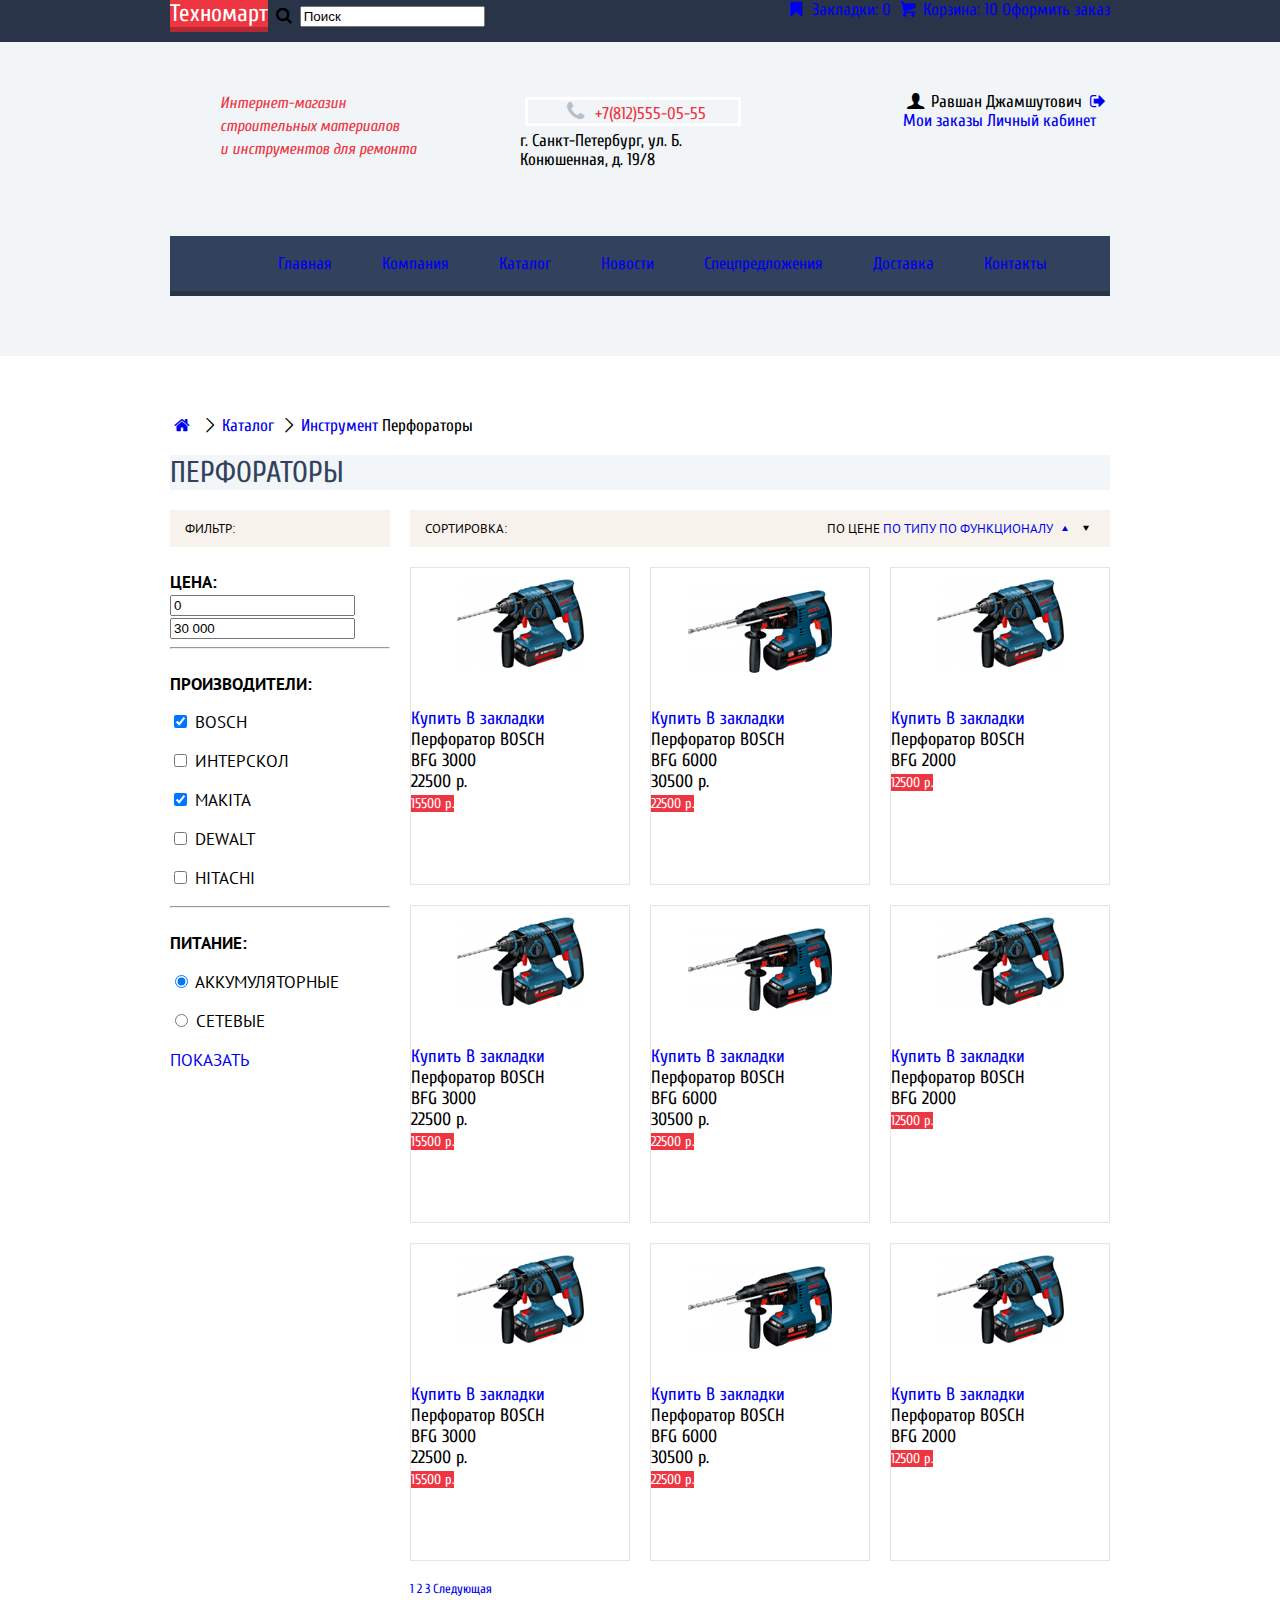
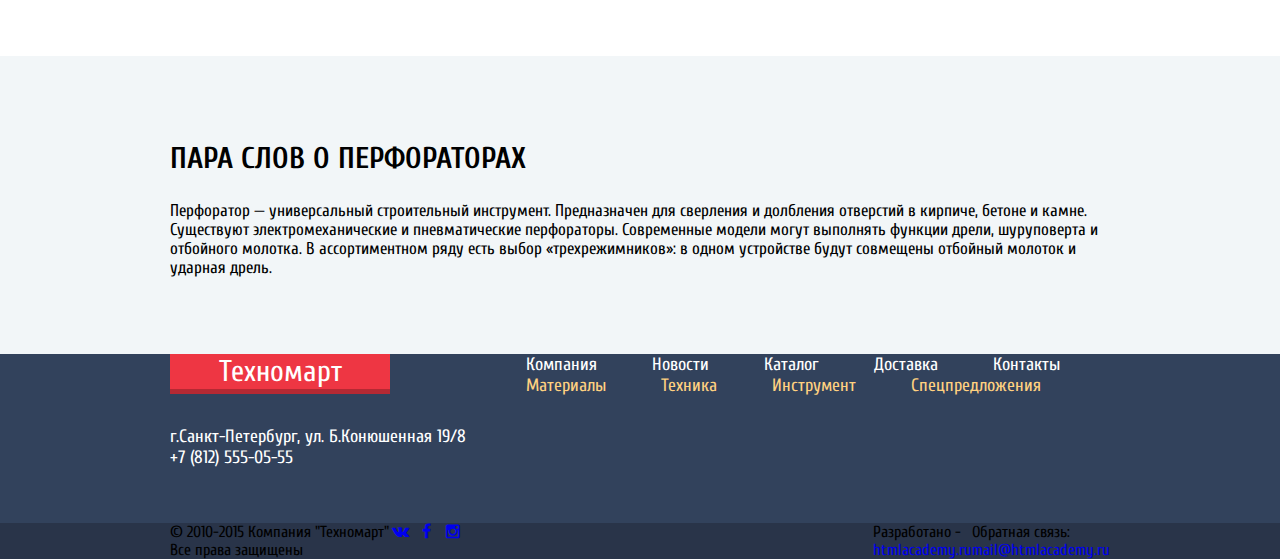
==== catalog.html @ ed82115d "Сетки" ====
<!DOCTYPE html>
<html>

<head>
	<meta charset="UTF-8">
	<title>Техномарт</title>
	<meta name="description" content="Интернет-магазин строительных материалов и инструментов для ремонта">
	<link rel="stylesheet" href="css/style.css">
	<link href='http://fonts.googleapis.com/css?family=Cuprum:400,400italic,700&subset=cyrillic,latin' rel='stylesheet' type='text/css'>
	<link href='https://fonts.googleapis.com/css?family=PT+Sans:400,700&subset=latin,cyrillic' rel='stylesheet' type='text/css'>
	<link rel="stylesheet" href="css/symbols-technomart.css">
</head>

<body>
	<header class="main-header">
		<div class="top-header">
			<div class="container-center">
				<div class="top-header-left">
					<a href="index.html" class="logo header-logo">Техномарт</a>
					<i class="icon-search"></i>
					<input type="search" value="Поиск" class="search">
				</div>
				<div class="top-header-right">
					<a href="#" class="top-header-bookmarks icon-bookmark"> Закладки: <span class="top-header-count">0</span></a>
					<a href="#" class="top-header-cart icon-basket"> Корзина: <span class="top-header-count">10</span></a>
					<a href="#" class="top-header-checkout">Оформить заказ</a>
				</div>
			</div>
		</div>

		<div class="container-center">
			<div class="bottom-header-about">
				Интернет-магазин
				<br> строительных материалов
				<br> и инструментов для ремонта
			</div>
			<div class="bottom-header-contacts">
				<div class="main-header-phone">
					<i class="icon-phone"></i> +7(812)555-05-55
				</div>
				<div class="main-header-adress">
					г. Санкт-Петербург, ул. Б. Конюшенная, д. 19/8
				</div>
			</div>
			<div class="main-header-user">
					<div class="user-name icon-user">
						Равшан Джамшутович
						<a href="#" class="icon-logout"></a>
					</div>
					<a href="#" class="user-menu">Мои заказы</a>
					<a href="#" class="user-menu">Личный кабинет</a>
				</div>
		</div>
		<div class="container-center">
			<nav class="bottom-header-menu">
				<ul>
					<li><a href="index.html">Главная</a></li>
					<li><a href="#">Компания</a></li>
					<li><a href="catalog.html">Каталог</a></li>
					<li><a href="#">Новости</a></li>
					<li><a href="#">Спецпредложения</a></li>
					<li><a href="#">Доставка</a></li>
					<li><a href="#">Контакты</a></li>
				</ul>
			</nav>
		</div>
	</header>

	<div class="container-center">
		<section class="catalog-page clearfix">
			<ul class="breadcrumbs">
				<li>
					<a href="index.html" class="icon-home"></a>
				</li>
				<li class="icon-right"><a href="#">Каталог</a></li>
				<li class="icon-right"><a href="#">Инструмент</a></li>
				<li>Перфораторы</li>
			</ul>
			<h1 class="catalog-title">Перфораторы</h1>
			<div class="filter">
				<div class="filter-title">Фильтр:</div>
				<div class="filter-block">
					<div class="filter-block-title">Цена:</div>
					<div class="filter-range">
						<div class="range-controls">
							<div class="scale">
								<div class="toggle min-toggle"></div>
								<div class="toggle max-toggle"></div>
							</div>
						</div>
						<div class="price-controls">
							<input class="min-price" type="text" value="0">
							<input class="max-price" type="text" value="30 000">
						</div>
					</div>
				</div>
				<hr>
				<div class="filter-block">
					<div class="filter-block-title">Производители:</div>
					<p>
						<input id="bosch" type="checkbox" checked>
						<label for="bosch">Bosch</label>
					</p>

					<p>
						<input id="interscol" type="checkbox">
						<label for="interscol">Интерскол</label>
					</p>

					<p>
						<input id="makita" type="checkbox" checked>
						<label for="makita">Makita</label>
					</p>

					<p>
						<input id="dewalt" type="checkbox">
						<label for="dewalt">Dewalt</label>
					</p>

					<p>
						<input id="hitachi" type="checkbox">
						<label for="hitachi">Hitachi</label>
					</p>
				</div>
				<hr>
				<div class="filter-block">
					<div class="filter-block-title">Питание:</div>
					<p>
						<input id="battery" type="radio" value="battery" checked>
						<label for="battery">Аккумуляторные</label>
					</p>

					<p>
						<input id="electric" type="radio" value="electric">
						<label for="electric">Сетевые</label>
					</p>
				</div>
				<a href="#" class="filter-btn">Показать</a>
			</div>
			<div class="catalog-items">
				<div class="catalog-sort clearfix">
					<div class="catalog-sort-title">Сортировка:</div>
					<div class="catalog-sort-type">
						<a class="active">По цене</a>
						<a href="#">По типу</a>
						<a href="#">По функционалу</a>
						<a href="#" class="icon-up-dir"></a>
						<a class="icon-down-dir"></a>
					</div>
				</div>
				<div class="catalog-item-list clearfix">
					<div class="catalog-item">
						<div class="catalog-item-image">
							<img src="pict/bfg3000.png" width="127" height="112" alt="Перфоратор BOSCH BFG3000">
						</div>
						<div class="catalog-actions">
							<a href="#" class="catalog-btn catalog-buy">Купить</a>
							<a href="#" class="catalog-btn catalog-bookmark">В закладки</a>
						</div>
						<div class="catalog-item-brand">Перфоратор BOSCH</div>
						<div class="catalog-item-model">BFG 3000</div>
						<div class="catalog-item-old-price">22500 р.</div>
						<a href="#" class="red-btn catalog-item-price">15500 р.</a>
					</div>
					<div class="catalog-item">
					<div class="catalog-item-image">
						<img src="pict/bfg6000.png" width="144" height="128" alt="Перфоратор BOSCH BFG6000">
					</div>
						<div class="catalog-actions">
							<a href="#" class="catalog-btn catalog-buy">Купить</a>
							<a href="#" class="catalog-btn catalog-bookmark">В закладки</a>
						</div>
						<div class="catalog-item-brand">Перфоратор BOSCH</div>
						<div class="catalog-item-model">BFG 6000</div>
						<div class="catalog-item-old-price">30500 р.</div>
						<a href="#" class="red-btn catalog-item-price">22500 р.</a>
					</div>
					<div class="catalog-item new">
						<div class="catalog-item-image">
							<img src="pict/bfg2000.png" width="127" height="112" alt="Перфоратор BOSCH BFG2000">
						</div>
						<div class="catalog-actions">
							<a href="#" class="catalog-btn catalog-buy">Купить</a>
							<a href="#" class="catalog-btn catalog-bookmark">В закладки</a>
						</div>
						<div class="catalog-item-brand">Перфоратор BOSCH</div>
						<div class="catalog-item-model">BFG 2000</div>
						<a href="#" class="red-btn catalog-item-price">12500 р.</a>
					</div>
					<div class="catalog-item">
						<div class="catalog-item-image">
							<img src="pict/bfg3000.png" width="127" height="112" alt="Перфоратор BOSCH BFG3000">
						</div>
						<div class="catalog-actions">
							<a href="#" class="catalog-btn catalog-buy">Купить</a>
							<a href="#" class="catalog-btn catalog-bookmark">В закладки</a>
						</div>
						<div class="catalog-item-brand">Перфоратор BOSCH</div>
						<div class="catalog-item-model">BFG 3000</div>
						<div class="catalog-item-old-price">22500 р.</div>
						<a href="#" class="red-btn catalog-item-price">15500 р.</a>
					</div>
					<div class="catalog-item new">
						<div class="catalog-item-image">
							<img src="pict/bfg6000.png" width="144" height="128" alt="Перфоратор BOSCH BFG6000">
						</div>
						<div class="catalog-actions">
							<a href="#" class="catalog-btn catalog-buy">Купить</a>
							<a href="#" class="catalog-btn catalog-bookmark">В закладки</a>
						</div>
						<div class="catalog-item-brand">Перфоратор BOSCH</div>
						<div class="catalog-item-model">BFG 6000</div>
						<div class="catalog-item-old-price">30500 р.</div>
						<a href="#" class="red-btn catalog-item-price">22500 р.</a>
					</div>
					<div class="catalog-item">
						<div class="catalog-item-image">
							<img src="pict/bfg2000.png" width="127" height="112" alt="Перфоратор BOSCH BFG2000">
						</div>
						<div class="catalog-actions">
							<a href="#" class="catalog-btn catalog-buy">Купить</a>
							<a href="#" class="catalog-btn catalog-bookmark">В закладки</a>
						</div>
						<div class="catalog-item-brand">Перфоратор BOSCH</div>
						<div class="catalog-item-model">BFG 2000</div>
						<a href="#" class="red-btn catalog-item-price">12500 р.</a>
					</div>
					<div class="catalog-item new">
						<div class="catalog-item-image">
							<img src="pict/bfg3000.png" width="127" height="112" alt="Перфоратор BOSCH BFG3000">
						</div>
						<div class="catalog-actions">
							<a href="#" class="catalog-btn catalog-buy">Купить</a>
							<a href="#" class="catalog-btn catalog-bookmark">В закладки</a>
						</div>
						<div class="catalog-item-brand">Перфоратор BOSCH</div>
						<div class="catalog-item-model">BFG 3000</div>
						<div class="catalog-item-old-price">22500 р.</div>
						<a href="#" class="red-btn catalog-item-price">15500 р.</a>
					</div>
					<div class="catalog-item">
						<div class="catalog-item-image">
							<img src="pict/bfg6000.png" width="144" height="128" alt="Перфоратор BOSCH BFG6000">
						</div>
						<div class="catalog-actions">
							<a href="#" class="catalog-btn catalog-buy">Купить</a>
							<a href="#" class="catalog-btn catalog-bookmark">В закладки</a>
						</div>
						<div class="catalog-item-brand">Перфоратор BOSCH</div>
						<div class="catalog-item-model">BFG 6000</div>
						<div class="catalog-item-old-price">30500 р.</div>
						<a href="#" class="red-btn catalog-item-price">22500 р.</a>
					</div>
					<div class="catalog-item">
						<div class="catalog-item-image">
							<img src="pict/bfg2000.png" width="127" height="112" alt="Перфоратор BOSCH BFG2000">
						</div>
						<div class="catalog-actions">
							<a href="#" class="catalog-btn catalog-buy">Купить</a>
							<a href="#" class="catalog-btn catalog-bookmark">В закладки</a>
						</div>
						<div class="catalog-item-brand">Перфоратор BOSCH</div>
						<div class="catalog-item-model">BFG 2000</div>
						<a href="#" class="red-btn catalog-item-price">12500 р.</a>
					</div>
				</div>
				<div class="pagination">
					<a href="#" class="active">1</a>
					<a href="#">2</a>
					<a href="#">3</a>
					<a href="#">Следующая</a>
				</div>
			</div>
		</section>
	</div>

	<section class="about-category">
		<div class="container-center">
			<h2>Пара слов о перфораторах</h2>
			<p>Перфоратор — универсальный строительный инструмент. Предназначен для сверления и долбления отверстий в кирпиче, бетоне и камне.
				<br> Существуют электромеханические и пневматические перфораторы. Современные модели могут выполнять функции дрели, шуруповерта и отбойного молотка. В ассортиментном ряду есть выбор «трехрежимников»: в одном устройстве будут совмещены отбойный молоток и ударная дрель.</p>
		</div>
	</section>

	<footer>
		<div class="main-footer">
			<div class="container-center">
				<div class="footer-left-column">
					<div class="logo footer-logo">
						Техномарт
					</div>
					<div class="footer-contacts">
						г.Санкт-Петербург, ул. Б.Конюшенная 19/8
						<br> +7 (812) 555-05-55
					</div>
				</div>
				<div class="footer-right-column">
					<ul class="footer-menu">
						<li><a href="#">Компания</a>
						</li>
						<li><a href="#">Новости</a>
						</li>
						<li><a href="#">Каталог</a>
						</li>
						<li><a href="#">Доставка</a>
						</li>
						<li><a href="#">Контакты</a>
						</li>
					</ul>
					<ul class="footer-links">
						<li><a href="#">Материалы</a>
						</li>
						<li><a href="#">Техника</a>
						</li>
						<li><a href="#">Инструмент</a>
						</li>
						<li><a href="#">Спецпредложения</a>
						</li>
					</ul>
				</div>
			</div>
		</div>
		<div class="bottom-footer">
			<div class="container-center">
				<div class="bottom-footer-copyright">© 2010-2015 Компания "Техномарт"
					<br>Все права защищены
				</div>
				<div class="bottom-footer-social">
					<a href="http://vk.com" class="social-btn icon-vk"></a>
					<a href="http://facebook.com" class="social-btn icon-facebook"></a>
					<a href="http://instagramm.com" class="social-btn icon-instagramm"></a>
				</div>
				<div class=" bottom-footer-mail">Обратная связь:
					<br><a href="mailto:mail@htmlacademy.ru">mail@htmlacademy.ru</a>
				</div>
				<div class="bottom-footer-creator">Разработано -
					<br><a href="www.htmlacademy.ru">htmlacademy.ru</a>
				</div>
			</div>
		</div>
	</footer>
</body>

</html>
---- css/style.css ----
body {
	font-family: 'Cuprum', sans-serif;
	font-size: 17px;
	padding: 0;
    margin: 0;
}
.container-center {
	width: 940px;
	margin: 0 auto;
}
.container-center:after,
.clearfix:after{
	content: '';
	display: table;
	clear: both;
}
a{
	text-decoration: none;
}
.red-btn {
	background-color: rgb(238, 54, 67);
	font-size: 14px;
	text-decoration: none;
	color: rgb(255, 255, 255)
}
h2{
	font-size:30px;
	text-transform: uppercase;
}
li{
	list-style: none;
}
.logo{
	background-color: rgb(238, 54, 67);
	border-bottom: 5px solid rgb(181, 41, 51);
	color: rgb(255, 255, 255);
	text-align: center;
}
.header-logo{
	font-size: 24px;
}
.footer-logo{
	font-size: 30px;
	width: 220px; /*Временный размер*/
	margin-bottom: 32px;
}
/*Header*/
.main-header {
    background: rgb(241, 245, 247);
	margin-bottom: 60px;
}
.top-header{
	height:42px;
	background-color: rgb(41, 52, 73);
}
.top-header-left{
	float: left;
}
.top-header-right{
	float: right;
}
.bottom-header{
	clear: both;
}
.bottom-header-about{
	width: 250px;
	float: left;
	margin: 50px;
	color: rgb(238, 54, 67);
	font-style: italic;
	font-size: 16px;
    line-height: 1.438;
    text-align: left;
	margin-right: 0px;
}
.bottom-header-contacts{
	width: 250px;
	float: left;
	margin: 50px;
}
.main-header-phone{
	display: block;
	width: 210px;
	margin:5px;
	border: 3px solid white;
	font size: 21px;
	color: rgb(238, 54, 67);	
	text-align: center;
}

.icon-phone{
  font-size: 22px;
  color: rgb(183, 191, 200);
  line-height: 0.818;
  text-align: left;
}
.main-header-user{
	float: right;
	margin-top: 50px;
}
.btn-user{
	display: inline-block;
    height: 45px;
    padding: 0 25px;
	background-color: rgb(255, 255, 255);
	color: rgb(0, 0, 0);
	text-decoration: none;
	font-size: 21px;	
    line-height: 45px;
}
.bottom-header-menu ul{
	display:block;
	list-style: none;
	margin-bottom: 60px;
    height: 55px;
    background: rgb(50, 66, 92);
    border-bottom: 5px solid rgb(41, 52, 73);
    text-align: center;
}
.bottom-header-menu li{
	display: inline-block;
	line-height: 55px;
    vertical-align: middle;
	margin-right:-4px;
}
.bottom-header-menu li>a{
	display: block;
    text-decoration: none;
    font-size: 17px;
    padding: 0 25px;
}
/*Promo-block*/
.promo{
	font-size: 0;
	color: rgb(255, 255, 255);
	margin-bottom: 53px;
}
.promo-title{
	font-size: 24px;
}
.promo-description{
	font-size: 14px;
}
.promo-item{
	display:inline-block;
	margin-bottom: 20px;
	width:300px;
	height: 122px;
}
.promo-material{
	background: rgb(246, 178, 45) url("../img/promo-material.png") no-repeat 215px center;
	margin-right: 20px;
}
.promo-tool{
 	background: rgb(74, 175, 222) url("../img/promo-tools.png") no-repeat 197px center;
	margin-right: 20px;
}
.promo-technics{
	background: rgb(204, 121, 209) url("../img/promo-tech.png") no-repeat 191px center;
}
.promo-discount{
	background: rgb(133, 209, 121) url("../img/promo-sale.png") no-repeat 196px center;
	margin-left: 20px;
}
.promo-shipping{
	background: rgb(246, 178, 45) url("../img/promo-shipping.png") no-repeat 191px center;
	margin-left: 20px;
}
.promo-slider{
	float:left;
}
.slider-item-title{
	font-size: 36px;
	text-transform: uppercase;
}
.slider-item-description{
	font-size: 18px;
}
.slider-arrows{
	font-size: 45px;
	text-decoration: none;
}
.promo-slider-item-1 {
	width: 620px;
	height: 266px;
	background: url("../img/slide-1.jpg") no-repeat 0 0;
}
.promo-slider-item-2 {
	display: none;
	position: relative;
	width: 620px;
	height: 266px;
	background: url("../img/slide-2.jpg") no-repeat 0 0;
}
/*Popular*/
.popular-header{
	background-color: rgb(247, 243, 236);
	padding: 25px; /* Временно - уточнить размеры*/
	margin-bottom: 20px;
}
.popular-title{
	float:left;
	font-size: 30px;
	color: rgb(50, 66, 92);
	text-transform: uppercase;
}
.popular-btn{
	float:right;
	padding: 14px 61px;
}
.popular-view{
	font-size: 0;
}
.catalog-item,
.popular-catalog-item,
.popular-brands-item{
	display: inline-block;
	width: 218px;
	height: 143px;
	vertical-align: top;
	border: 1px solid rgb(229, 229, 229);
	margin-right: 20px;
	margin-bottom: 20px;
}
.catalog-item:nth-child(3n),
.popular-catalog-item:nth-child(4n),
.popular-brands-item:nth-child(4n){
	margin-right: 0;
}
.popular-catalog-item,
.catalog-item{
	min-height: 316px;
	font-size: 18px;
}
.catalog-item-image{
	height: 140px;
	text-align: center;
}
.catalog-title{
	font-size: 30px;
	font-weight: normal;
	background-color: rgb(242, 246, 248);
	color: rgb(50, 66, 92);
	text-transform: uppercase;
}
ul.breadcrumbs {
	padding-left: 0;
}
.breadcrumbs li{
	display: inline-block;
}
.catalog-sort,
.filter-title{
	font-size:13px;
	font-family: 'PT Sans', sans-serif;
	text-transform: uppercase;
	color: rgb(0, 0, 0);
	background-color: rgb(247, 243, 236);
	padding: 10px 15px; /*Примерно. Поправить*/
	margin-bottom: 20px;
}
.catalog-sort-title{
	float:left;
}
.catalog-sort-type{
	float: right;
}
.filter{
	float:left;
	width: 220px;
	margin-right: 20px;
	font-family: 'PT Sans', sans-serif;
	text-transform: uppercase;
}
.filter-block-title {
  font-size: 17px;
  color: rgb(0, 0, 0);
  font-weight: bold;  
  line-height: 1.2;
  text-align: left;
  margin-top: 25px; /*Примерно. Исправить*/
}
.catalog-items{
	float:right;
	width: 700px;
	font-size:0;
}
.pagination{
	font-size: 13px;
	margin-bottom: 60px;
	margin-top: 0;
}

/*About category*/
.about-category{
	background-color: rgb(242, 246, 248);
	padding: 60px 0;
}
/*Service*/
.service{
	background-color: rgb(242, 246, 248);
}
.service-menu{
	float:left;
	width: 240px;
	padding: 0; 
	margin: 0;
}
/*
.service-menu:after{
    content: "";
    width: 10px;
    height: 272px;   
    background: url("../img/separator.png") no-repeat 100% 0;
    z-index: 10;
}
*/
.service-menu li {
    padding: 20px;    
    font-size: 21px;
    font-weight: bold;
    background: rgb(50, 66, 92);
    border-bottom: 1px solid rgb(41, 52, 73);
    border-top: 1px solid rgb(64, 80, 105);
}
.service-menu li>a{
	color: rgb(255, 255, 255);
}
.service-menu-info{
	width: 600px;
	min-height: 266px;
    float: left;
    padding-left: 80px;
}
.service-menu-title {
  	font-size: 36px;
  	color: rgb(50, 66, 92);
    text-transform: uppercase;
}
.delivery{
	background: url("../img/shipping.png") no-repeat 100% 30px;
}
.guarantee{
	background: url("../img/guarantee.png") no-repeat 100% 30px;
	display: none; /*временно спрятнан */
}
.credit{
	background: url("../img/credit.png") no-repeat 100% 30px;
	display: none; /*временно спрятнан */
}

/*Information*/
.information{
	padding-bottom: 86px;
}
.information-company{
	float:left;
	width:520px;
	min-height: 350px;
}
.information-contacts{
	float:right;
	width:300px;
}
.contacts-btn{
	padding:14px 62px; /*Временные размеры*/
}

/*Footer*/
.main-footer{
	background-color: rgb(50, 66, 92);
	font-size: 18px;
}
.bottom-footer{
	background-color: rgb(41, 52,73);
	font-size: 16px;
}
.footer-left-column{
	float:left;
}
.footer-right-column{
	float: right;
}
.footer-contacts{
	color: rgb(255, 255, 255);
	margin-bottom: 55px;
}
ul.footer-menu,
ul.footer-links{
	padding:0;
	margin:0;
}
.footer-links li,
.footer-menu li{
	display: inline-block;
	margin-right: 50px;
	text-align: right;
}
.footer-menu:last-child,
.footer-links li:last-child{
	margin-right: 0;
}
.footer-menu li>a{
	color: rgb(255, 255, 255);
}
.footer-links li>a{
	color: rgb(255, 209, 128);
}
.bottom-footer-copyright{
	float: left;
}
.bottom-footer-social{
	float: left;
}
.bottom-footer-mail{
	float: right;
}
.bottom-footer-creator{
	float: right;
}
---- css/symbols-technomart.css ----
@charset "UTF-8";

 @font-face {
  font-family: 'symbols-technomart';
  src: url('../font/symbols-technomart.eot?22619757');
  src: url('../font/symbols-technomart.eot?22619757#iefix') format('embedded-opentype'),
       url('../font/symbols-technomart.woff?22619757') format('woff'),
       url('../font/symbols-technomart.ttf?22619757') format('truetype'),
       url('../font/symbols-technomart.svg?22619757#symbols-technomart') format('svg');
  font-weight: normal;
  font-style: normal;
}
/* Chrome hack: SVG is rendered more smooth in Windozze. 100% magic, uncomment if you need it. */
/* Note, that will break hinting! In other OS-es font will be not as sharp as it could be */
/*
@media screen and (-webkit-min-device-pixel-ratio:0) {
  @font-face {
    font-family: 'symbols-technomart';
    src: url('../font/symbols-technomart.svg?22619757#symbols-technomart') format('svg');
  }
}
*/
 
 [class^="icon-"]:before, [class*=" icon-"]:before {
  font-family: "symbols-technomart";
  font-style: normal;
  font-weight: normal;
  speak: none;
 
  display: inline-block;
  text-decoration: inherit;
  width: 1em;
  margin-right: .2em;
  text-align: center;
  /* opacity: .8; */
 
  /* For safety - reset parent styles, that can break glyph codes*/
  font-variant: normal;
  text-transform: none;
     
  /* fix buttons height, for twitter bootstrap */
  line-height: 1em;
 
  /* Animation center compensation - margins should be symmetric */
  /* remove if not needed */
  margin-left: .2em;
 
  /* you can be more comfortable with increased icons size */
  /* font-size: 120%; */
 
  /* Uncomment for 3D effect */
  /* text-shadow: 1px 1px 1px rgba(127, 127, 127, 0.3); */
}
 
.icon-left:before { content: '\3c'; } /* '&lt;' */
.icon-right:before { content: '\3e'; } /* '&gt;' */
.icon-basket:before { content: '\62'; } /* 'b' */
.icon-facebook:before { content: '\66'; } /* 'f' */
.icon-twitter:before { content: '\74'; } /* 't' */
.icon-vk:before { content: '\76'; } /* 'v' */
.icon-up:before { content: '\2c4'; } /* '˄' */
.icon-down:before { content: '\2c5'; } /* '˅' */
.icon-left-big:before { content: '\2190'; } /* '←' */
.icon-right-big:before { content: '\2192'; } /* '→' */
.icon-login:before { content: '\2386'; } /* '⎆' */
.icon-logout:before { content: '\241b'; } /* '␛' */
.icon-up-dir:before { content: '\25b2'; } /* '▲' */
.icon-down-dir:before { content: '\25bc'; } /* '▼' */
.icon-circle:before { content: '\25cb'; } /* '○' */
.icon-circle-dot:before { content: '\25cf'; } /* '●' */
.icon-star:before { content: '\2605'; } /* '★' */
.icon-check-off:before { content: '\2610'; } /* '☐' */
.icon-check-on:before { content: '\2611'; } /* '☑' */
.icon-youtube:before { content: '\f39e'; } /* '' */
.icon-home:before { content: '🏠'; } /* '\1f3e0' */
.icon-user:before { content: '👨'; } /* '\1f468' */
.icon-phone:before { content: '📞'; } /* '\1f4de' */
.icon-instagramm:before { content: '📷'; } /* '\1f4f7' */
.icon-search:before { content: '🔍'; } /* '\1f50d' */
.icon-bookmark:before { content: '🔖'; } /* '\1f516' */
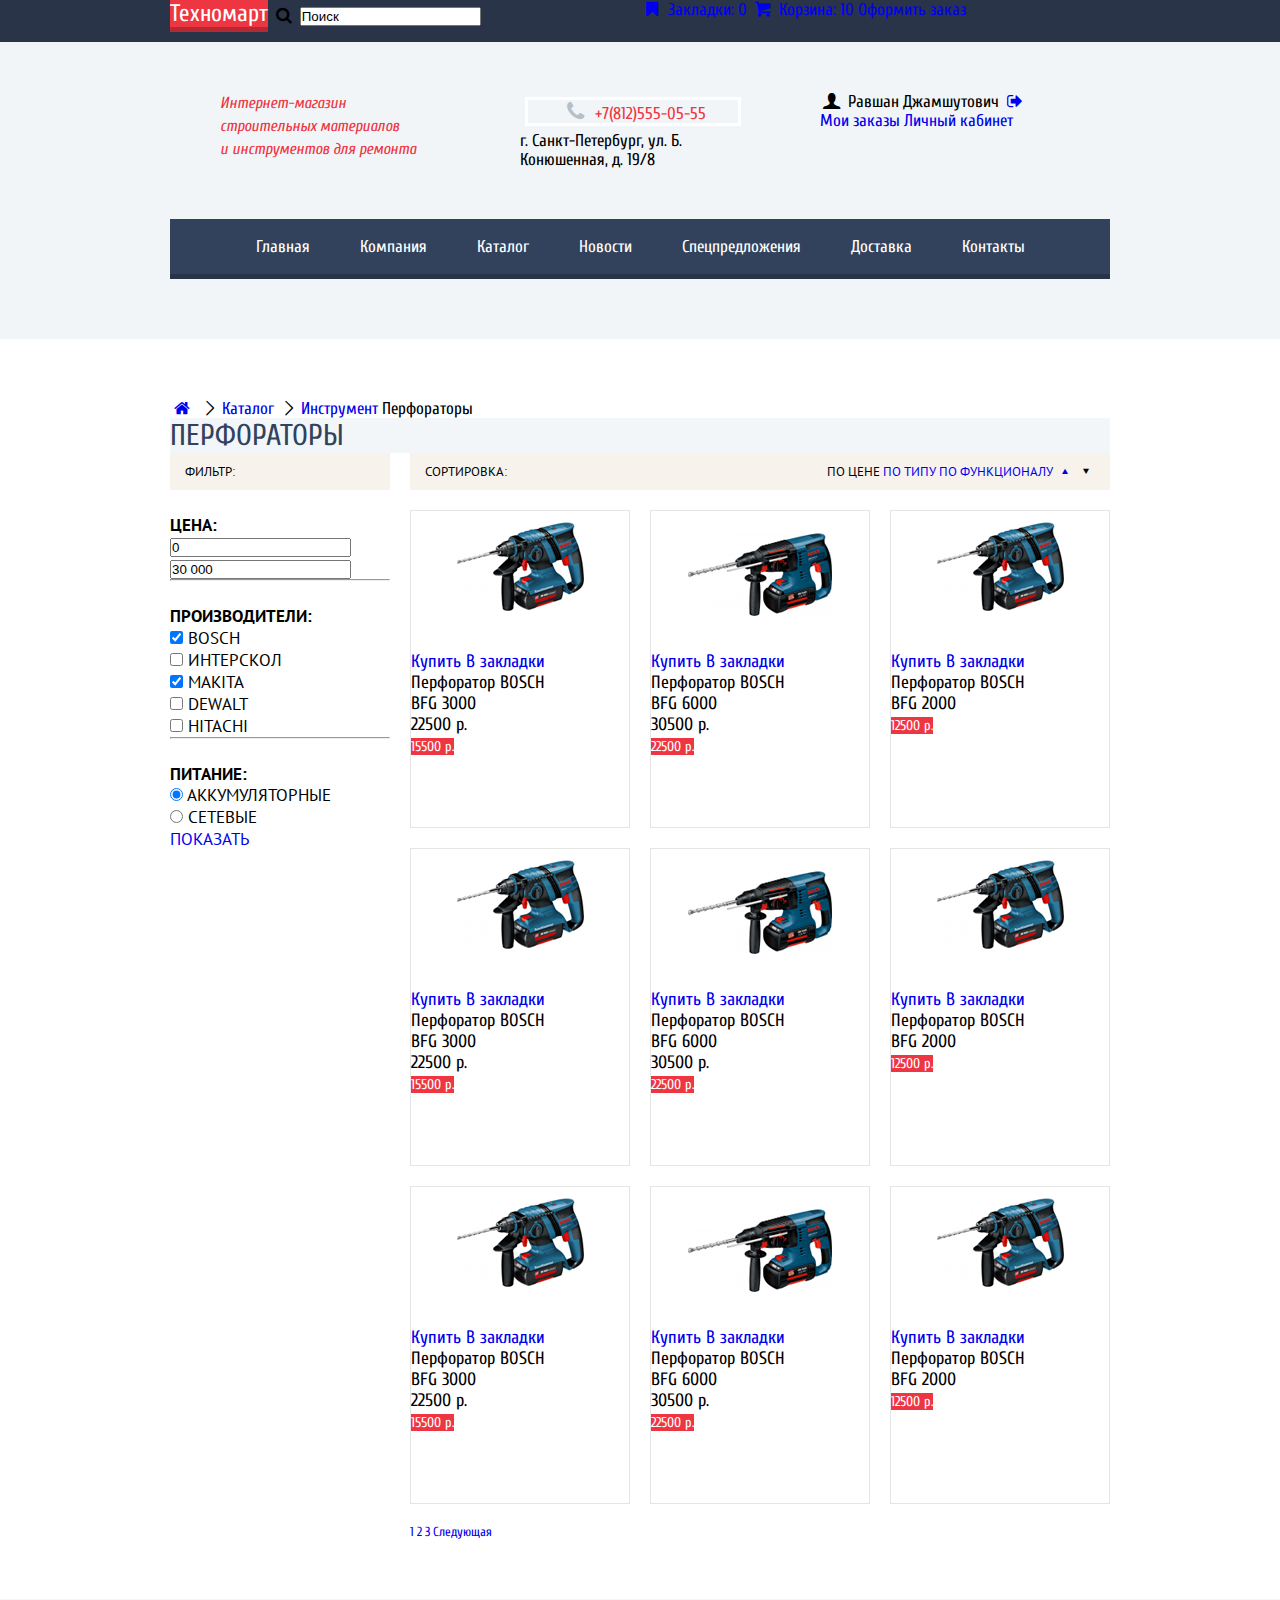
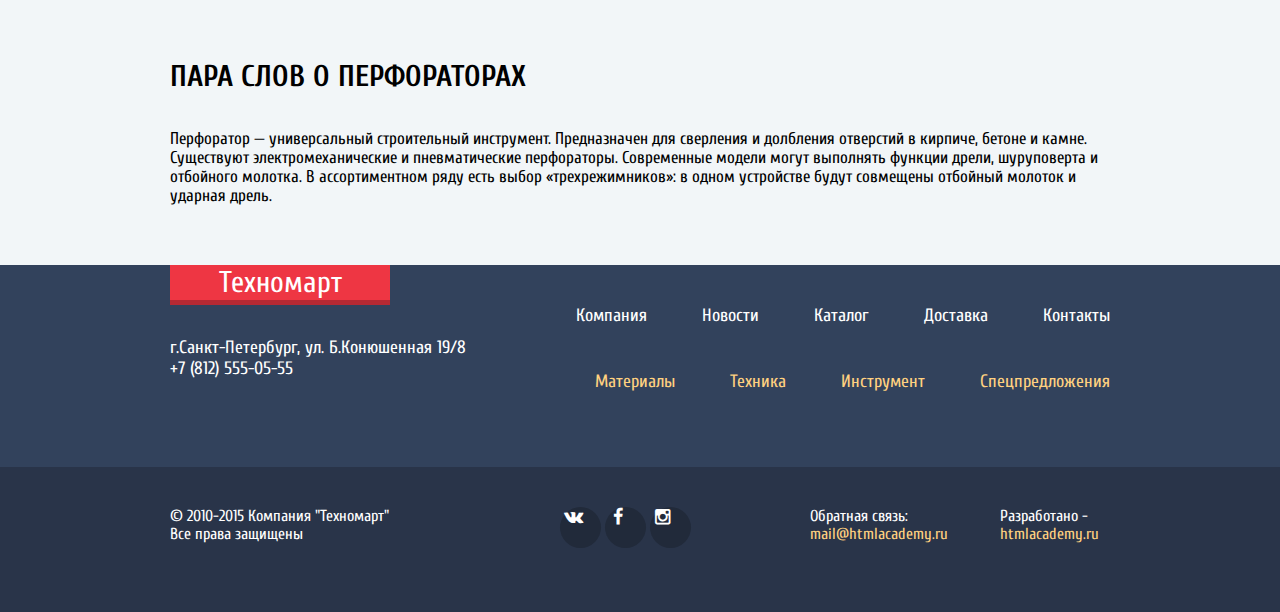
==== commit 71b877fb: "Сетки" ====
--- a/catalog.html
+++ b/catalog.html
@@ -126,12 +126,12 @@
 				<div class="filter-block">
 					<div class="filter-block-title">Питание:</div>
 					<p>
-						<input id="battery" type="radio" value="battery" checked>
+						<input name="power" type="radio" value="battery" checked>
 						<label for="battery">Аккумуляторные</label>
 					</p>
 
 					<p>
-						<input id="electric" type="radio" value="electric">
+						<input name="power" type="radio" value="electric">
 						<label for="electric">Сетевые</label>
 					</p>
 				</div>
@@ -330,7 +330,7 @@
 					<a href="http://facebook.com" class="social-btn icon-facebook"></a>
 					<a href="http://instagramm.com" class="social-btn icon-instagramm"></a>
 				</div>
-				<div class=" bottom-footer-mail">Обратная связь:
+				<div class="bottom-footer-mail">Обратная связь:
 					<br><a href="mailto:mail@htmlacademy.ru">mail@htmlacademy.ru</a>
 				</div>
 				<div class="bottom-footer-creator">Разработано -
--- a/css/style.css
+++ b/css/style.css
@@ -4,6 +4,10 @@
 	padding: 0;
     margin: 0;
 }
+*{
+	margin: 0;
+	padding: 0;
+}
 .container-center {
 	width: 940px;
 	margin: 0 auto;
@@ -26,6 +30,7 @@
 h2{
 	font-size:30px;
 	text-transform: uppercase;
+	margin-bottom: 35px;
 }
 li{
 	list-style: none;
@@ -55,9 +60,11 @@
 }
 .top-header-left{
 	float: left;
+	width: 450px;
 }
 .top-header-right{
 	float: right;
+	width: 470px;
 }
 .bottom-header{
 	clear: both;
@@ -95,7 +102,8 @@
   text-align: left;
 }
 .main-header-user{
-	float: right;
+	float: left;
+	width: 285px;
 	margin-top: 50px;
 }
 .btn-user{
@@ -116,18 +124,19 @@
     background: rgb(50, 66, 92);
     border-bottom: 5px solid rgb(41, 52, 73);
     text-align: center;
+	font-size: 0;
 }
 .bottom-header-menu li{
 	display: inline-block;
 	line-height: 55px;
     vertical-align: middle;
-	margin-right:-4px;
+	font-size: 17px;
 }
 .bottom-header-menu li>a{
 	display: block;
     text-decoration: none;
-    font-size: 17px;
     padding: 0 25px;
+	color: rgb(255, 255, 255);
 }
 /*Promo-block*/
 .promo{
@@ -167,6 +176,7 @@
 	margin-left: 20px;
 }
 .promo-slider{
+	width:620px;
 	float:left;
 }
 .slider-item-title{
@@ -200,6 +210,7 @@
 }
 .popular-title{
 	float:left;
+	width:600px;
 	font-size: 30px;
 	color: rgb(50, 66, 92);
 	text-transform: uppercase;
@@ -216,7 +227,7 @@
 .popular-brands-item{
 	display: inline-block;
 	width: 218px;
-	height: 143px;
+	min-height: 143px;
 	vertical-align: top;
 	border: 1px solid rgb(229, 229, 229);
 	margin-right: 20px;
@@ -242,9 +253,6 @@
 	background-color: rgb(242, 246, 248);
 	color: rgb(50, 66, 92);
 	text-transform: uppercase;
-}
-ul.breadcrumbs {
-	padding-left: 0;
 }
 .breadcrumbs li{
 	display: inline-block;
@@ -370,34 +378,42 @@
 .main-footer{
 	background-color: rgb(50, 66, 92);
 	font-size: 18px;
+	min-height: 190px;
 }
 .bottom-footer{
 	background-color: rgb(41, 52,73);
 	font-size: 16px;
+	min-height: 105px;
+	padding-top: 40px;
 }
 .footer-left-column{
+	width: 300px;
 	float:left;
 }
 .footer-right-column{
+	width: 600px;
 	float: right;
+	margin-top: 40px;
+	margin-bottom: 75px;
 }
 .footer-contacts{
 	color: rgb(255, 255, 255);
 	margin-bottom: 55px;
 }
-ul.footer-menu,
-ul.footer-links{
-	padding:0;
-	margin:0;
+ul.footer-links,
+ul.footer-menu {
+	text-align: right;
+}
+ul.footer-menu{
+	margin-bottom: 45px;
 }
 .footer-links li,
 .footer-menu li{
 	display: inline-block;
 	margin-right: 50px;
-	text-align: right;
-}
-.footer-menu:last-child,
-.footer-links li:last-child{
+}
+.footer-menu li:last-of-type,
+.footer-links li:last-of-type{
 	margin-right: 0;
 }
 .footer-menu li>a{
@@ -408,13 +424,37 @@
 }
 .bottom-footer-copyright{
 	float: left;
+	width: 230px;
+	color: rgb(255, 255, 255);
+	margin-right: 160px;
 }
 .bottom-footer-social{
 	float: left;
+	width: 135px;
+	margin-right: 115px;
+}
+.social-btn {
+	display: inline-block;
+	width: 41px;
+	height: 41px;
+	background-color: rgb(33, 42, 58);
+	border-radius: 50%;
+	font-size: 18px;
+	color: rgb(255, 255, 255);
+}
+.bottom-footer-mail,
+.bottom-footer-creator{
+	float: left;
+	color: rgb(255, 255, 255);
+}
+.bottom-footer-mail a,
+.bottom-footer-creator a{
+	color: rgb(255, 209, 128);
 }
 .bottom-footer-mail{
-	float: right;
-}
-.bottom-footer-creator{
-	float: right;
+	width: 140px;
+	margin-right: 50px;
+}
+.bottom-footer-creator{	
+	width: 105px;	
 }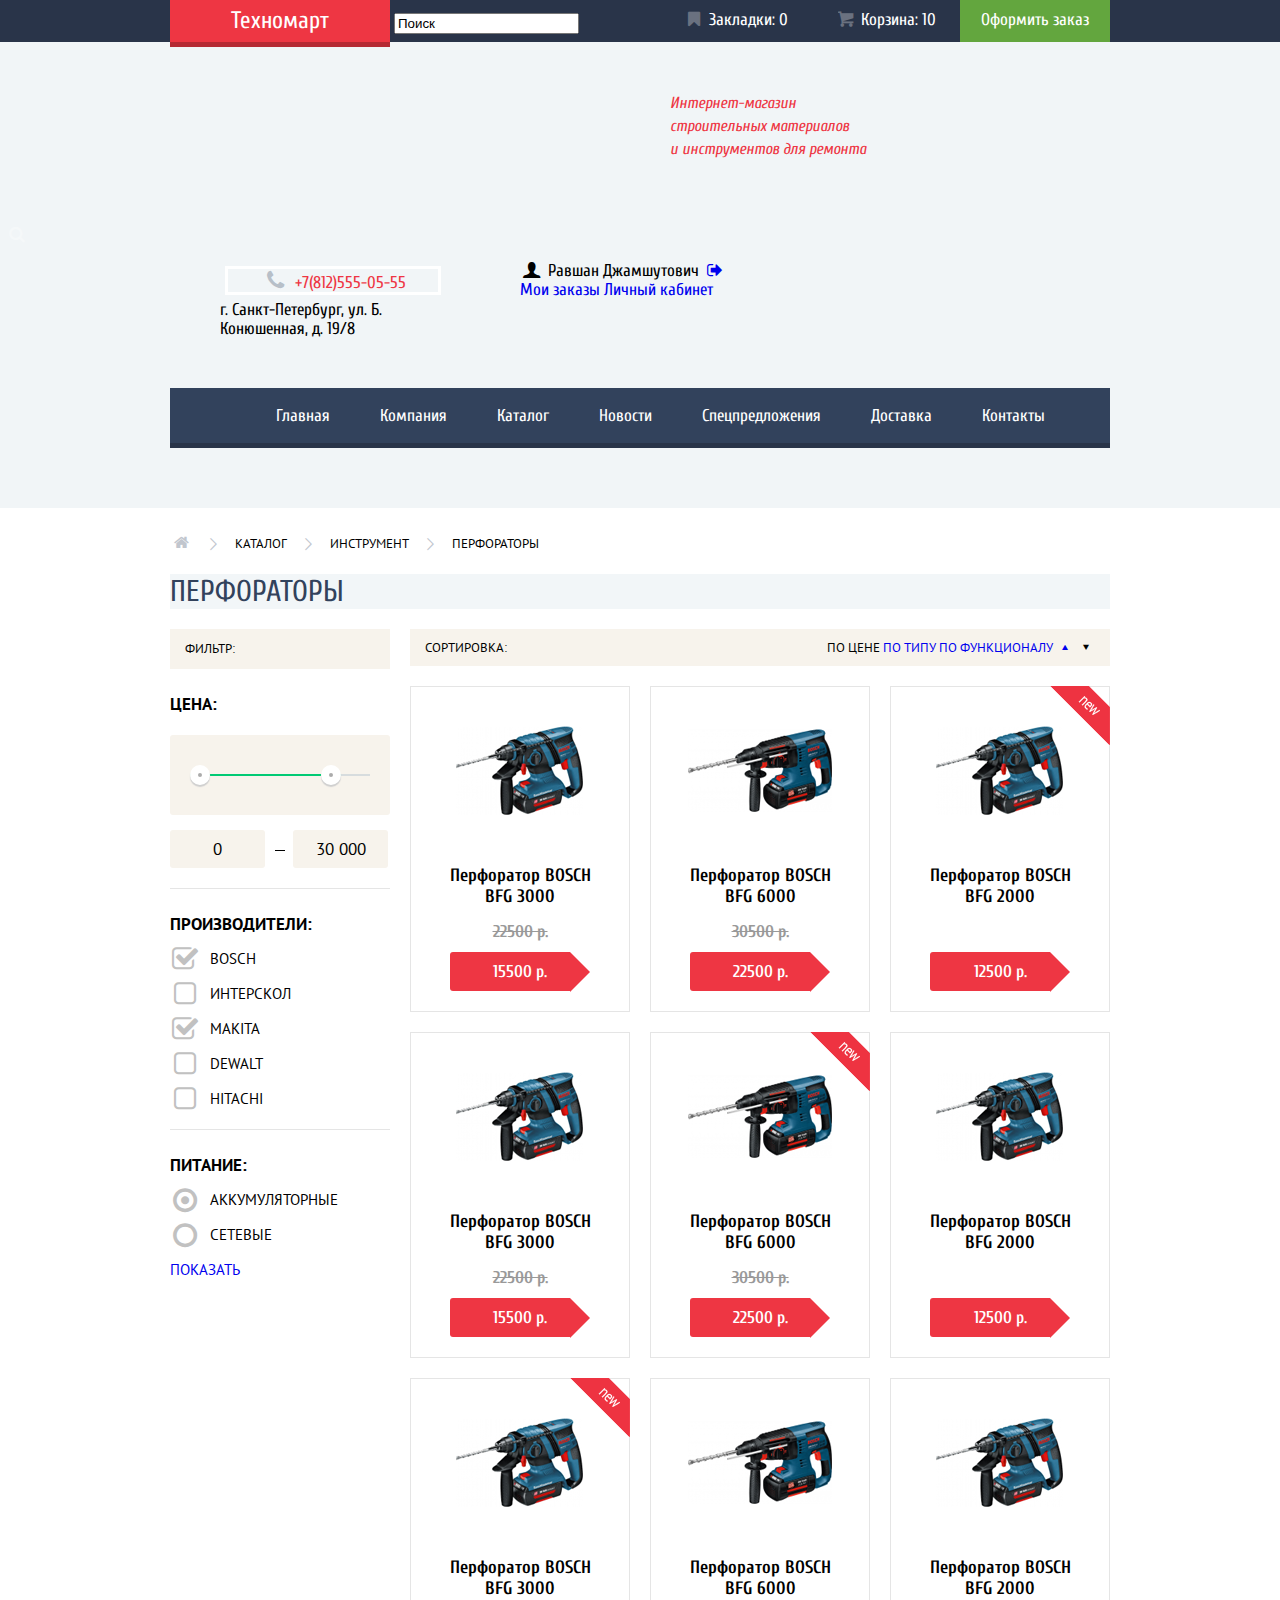
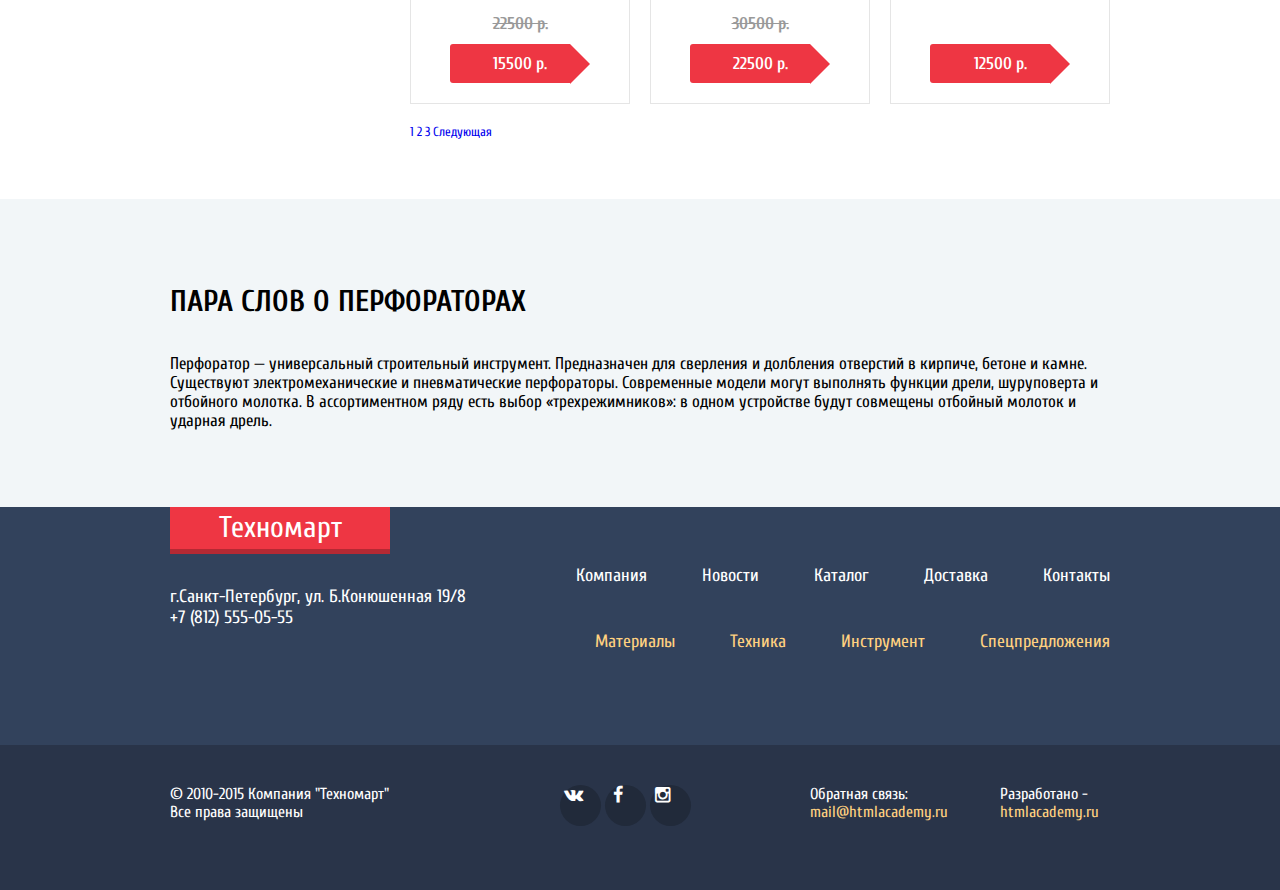
==== commit 48d5f97a: "5-ый" ====
--- a/catalog.html
+++ b/catalog.html
@@ -72,8 +72,8 @@
 				<li>
 					<a href="index.html" class="icon-home"></a>
 				</li>
-				<li class="icon-right"><a href="#">Каталог</a></li>
-				<li class="icon-right"><a href="#">Инструмент</a></li>
+				<li><a href="#">Каталог</a></li>
+				<li><a href="#">Инструмент</a></li>
 				<li>Перфораторы</li>
 			</ul>
 			<h1 class="catalog-title">Перфораторы</h1>
@@ -84,13 +84,17 @@
 					<div class="filter-range">
 						<div class="range-controls">
 							<div class="scale">
+							<div class="bar"></div>
 								<div class="toggle min-toggle"></div>
 								<div class="toggle max-toggle"></div>
 							</div>
 						</div>
 						<div class="price-controls">
-							<input class="min-price" type="text" value="0">
-							<input class="max-price" type="text" value="30 000">
+						<label class="min-price">
+							<input name="min-price" type="text" value="0"></label>
+							<div class="dash"></div>
+						<label class="max-price">
+							<input name="max-price" type="text" value="30 000"></label>
 						</div>
 					</div>
 				</div>
@@ -151,117 +155,120 @@
 				<div class="catalog-item-list clearfix">
 					<div class="catalog-item">
 						<div class="catalog-item-image">
-							<img src="pict/bfg3000.png" width="127" height="112" alt="Перфоратор BOSCH BFG3000">
-						</div>
-						<div class="catalog-actions">
-							<a href="#" class="catalog-btn catalog-buy">Купить</a>
-							<a href="#" class="catalog-btn catalog-bookmark">В закладки</a>
+							<img src="pict/bfg3000.png" width="218" height="168" alt="Перфоратор BOSCH BFG3000">
+						</div>
+						<div class="catalog-actions">
+							<a href="#" class="catalog-buy">Купить</a>
+							<a href="#" class="catalog-bookmark">В закладки</a>
 						</div>
 						<div class="catalog-item-brand">Перфоратор BOSCH</div>
 						<div class="catalog-item-model">BFG 3000</div>
 						<div class="catalog-item-old-price">22500 р.</div>
-						<a href="#" class="red-btn catalog-item-price">15500 р.</a>
+						<div class="catalog-item-price">15500 р.</div>
 					</div>
 					<div class="catalog-item">
 					<div class="catalog-item-image">
-						<img src="pict/bfg6000.png" width="144" height="128" alt="Перфоратор BOSCH BFG6000">
-					</div>
-						<div class="catalog-actions">
-							<a href="#" class="catalog-btn catalog-buy">Купить</a>
-							<a href="#" class="catalog-btn catalog-bookmark">В закладки</a>
+						<img src="pict/bfg6000.png" width="218" height="168" alt="Перфоратор BOSCH BFG6000">
+					</div>
+						<div class="catalog-actions">
+							<a href="#" class="catalog-buy">Купить</a>
+							<a href="#" class="catalog-bookmark">В закладки</a>
 						</div>
 						<div class="catalog-item-brand">Перфоратор BOSCH</div>
 						<div class="catalog-item-model">BFG 6000</div>
 						<div class="catalog-item-old-price">30500 р.</div>
-						<a href="#" class="red-btn catalog-item-price">22500 р.</a>
+						<div class="catalog-item-price">22500 р.</div>
 					</div>
 					<div class="catalog-item new">
 						<div class="catalog-item-image">
-							<img src="pict/bfg2000.png" width="127" height="112" alt="Перфоратор BOSCH BFG2000">
-						</div>
-						<div class="catalog-actions">
-							<a href="#" class="catalog-btn catalog-buy">Купить</a>
-							<a href="#" class="catalog-btn catalog-bookmark">В закладки</a>
+							<img src="pict/bfg2000.png" width="218" height="168" alt="Перфоратор BOSCH BFG2000">
+						</div>
+						<div class="catalog-actions">
+							<a href="#" class="catalog-buy">Купить</a>
+							<a href="#" class="catalog-bookmark">В закладки</a>
 						</div>
 						<div class="catalog-item-brand">Перфоратор BOSCH</div>
 						<div class="catalog-item-model">BFG 2000</div>
-						<a href="#" class="red-btn catalog-item-price">12500 р.</a>
-					</div>
-					<div class="catalog-item">
-						<div class="catalog-item-image">
-							<img src="pict/bfg3000.png" width="127" height="112" alt="Перфоратор BOSCH BFG3000">
-						</div>
-						<div class="catalog-actions">
-							<a href="#" class="catalog-btn catalog-buy">Купить</a>
-							<a href="#" class="catalog-btn catalog-bookmark">В закладки</a>
+						<div class="catalog-item-old-price"></div>
+						<div class="catalog-item-price">12500 р.</div>
+					</div>
+					<div class="catalog-item">
+						<div class="catalog-item-image">
+							<img src="pict/bfg3000.png" width="218" height="168" alt="Перфоратор BOSCH BFG3000">
+						</div>
+						<div class="catalog-actions">
+							<a href="#" class="catalog-buy">Купить</a>
+							<a href="#" class="catalog-bookmark">В закладки</a>
 						</div>
 						<div class="catalog-item-brand">Перфоратор BOSCH</div>
 						<div class="catalog-item-model">BFG 3000</div>
 						<div class="catalog-item-old-price">22500 р.</div>
-						<a href="#" class="red-btn catalog-item-price">15500 р.</a>
+						<div class="catalog-item-price">15500 р.</div>
 					</div>
 					<div class="catalog-item new">
 						<div class="catalog-item-image">
-							<img src="pict/bfg6000.png" width="144" height="128" alt="Перфоратор BOSCH BFG6000">
-						</div>
-						<div class="catalog-actions">
-							<a href="#" class="catalog-btn catalog-buy">Купить</a>
-							<a href="#" class="catalog-btn catalog-bookmark">В закладки</a>
+							<img src="pict/bfg6000.png" width="218" height="168" alt="Перфоратор BOSCH BFG6000">
+						</div>
+						<div class="catalog-actions">
+							<a href="#" class="catalog-buy">Купить</a>
+							<a href="#" class="catalog-bookmark">В закладки</a>
 						</div>
 						<div class="catalog-item-brand">Перфоратор BOSCH</div>
 						<div class="catalog-item-model">BFG 6000</div>
 						<div class="catalog-item-old-price">30500 р.</div>
-						<a href="#" class="red-btn catalog-item-price">22500 р.</a>
-					</div>
-					<div class="catalog-item">
-						<div class="catalog-item-image">
-							<img src="pict/bfg2000.png" width="127" height="112" alt="Перфоратор BOSCH BFG2000">
-						</div>
-						<div class="catalog-actions">
-							<a href="#" class="catalog-btn catalog-buy">Купить</a>
-							<a href="#" class="catalog-btn catalog-bookmark">В закладки</a>
+						<div class="catalog-item-price">22500 р.</div>
+					</div>
+					<div class="catalog-item">
+						<div class="catalog-item-image">
+							<img src="pict/bfg2000.png" width="218" height="168" alt="Перфоратор BOSCH BFG2000">
+						</div>
+						<div class="catalog-actions">
+							<a href="#" class="catalog-buy">Купить</a>
+							<a href="#" class="catalog-bookmark">В закладки</a>
 						</div>
 						<div class="catalog-item-brand">Перфоратор BOSCH</div>
 						<div class="catalog-item-model">BFG 2000</div>
-						<a href="#" class="red-btn catalog-item-price">12500 р.</a>
+						<div class="catalog-item-old-price"></div>
+						<div class="catalog-item-price">12500 р.</div>
 					</div>
 					<div class="catalog-item new">
 						<div class="catalog-item-image">
-							<img src="pict/bfg3000.png" width="127" height="112" alt="Перфоратор BOSCH BFG3000">
-						</div>
-						<div class="catalog-actions">
-							<a href="#" class="catalog-btn catalog-buy">Купить</a>
-							<a href="#" class="catalog-btn catalog-bookmark">В закладки</a>
+							<img src="pict/bfg3000.png" width="218" height="168" alt="Перфоратор BOSCH BFG3000">
+						</div>
+						<div class="catalog-actions">
+							<a href="#" class="catalog-buy">Купить</a>
+							<a href="#" class="catalog-bookmark">В закладки</a>
 						</div>
 						<div class="catalog-item-brand">Перфоратор BOSCH</div>
 						<div class="catalog-item-model">BFG 3000</div>
 						<div class="catalog-item-old-price">22500 р.</div>
-						<a href="#" class="red-btn catalog-item-price">15500 р.</a>
-					</div>
-					<div class="catalog-item">
-						<div class="catalog-item-image">
-							<img src="pict/bfg6000.png" width="144" height="128" alt="Перфоратор BOSCH BFG6000">
-						</div>
-						<div class="catalog-actions">
-							<a href="#" class="catalog-btn catalog-buy">Купить</a>
-							<a href="#" class="catalog-btn catalog-bookmark">В закладки</a>
+						<div class="catalog-item-price">15500 р.</div>
+					</div>
+					<div class="catalog-item">
+						<div class="catalog-item-image">
+							<img src="pict/bfg6000.png" width="218" height="168" alt="Перфоратор BOSCH BFG6000">
+						</div>
+						<div class="catalog-actions">
+							<a href="#" class="catalog-buy">Купить</a>
+							<a href="#" class="catalog-bookmark">В закладки</a>
 						</div>
 						<div class="catalog-item-brand">Перфоратор BOSCH</div>
 						<div class="catalog-item-model">BFG 6000</div>
 						<div class="catalog-item-old-price">30500 р.</div>
-						<a href="#" class="red-btn catalog-item-price">22500 р.</a>
-					</div>
-					<div class="catalog-item">
-						<div class="catalog-item-image">
-							<img src="pict/bfg2000.png" width="127" height="112" alt="Перфоратор BOSCH BFG2000">
-						</div>
-						<div class="catalog-actions">
-							<a href="#" class="catalog-btn catalog-buy">Купить</a>
-							<a href="#" class="catalog-btn catalog-bookmark">В закладки</a>
+						<div class="catalog-item-price">22500 р.</div>
+					</div>
+					<div class="catalog-item">
+						<div class="catalog-item-image">
+							<img src="pict/bfg2000.png" width="218" height="168" alt="Перфоратор BOSCH BFG2000">
+						</div>
+						<div class="catalog-actions">
+							<a href="#" class="catalog-buy">Купить</a>
+							<a href="#" class="catalog-bookmark">В закладки</a>
 						</div>
 						<div class="catalog-item-brand">Перфоратор BOSCH</div>
 						<div class="catalog-item-model">BFG 2000</div>
-						<a href="#" class="red-btn catalog-item-price">12500 р.</a>
+						<div class="catalog-item-old-price"></div>
+						<div class="catalog-item-price">12500 р.</div>
 					</div>
 				</div>
 				<div class="pagination">
--- a/css/style.css
+++ b/css/style.css
@@ -2,199 +2,354 @@
 	font-family: 'Cuprum', sans-serif;
 	font-size: 17px;
 	padding: 0;
-    margin: 0;
-}
-*{
 	margin: 0;
-	padding: 0;
-}
+}
+
 .container-center {
 	width: 940px;
 	margin: 0 auto;
 }
+
 .container-center:after,
-.clearfix:after{
+.clearfix:after {
 	content: '';
 	display: table;
 	clear: both;
 }
-a{
+
+a {
 	text-decoration: none;
 }
+
 .red-btn {
 	background-color: rgb(238, 54, 67);
 	font-size: 14px;
 	text-decoration: none;
 	color: rgb(255, 255, 255)
 }
-h2{
-	font-size:30px;
+
+h2 {
+	font-size: 30px;
 	text-transform: uppercase;
 	margin-bottom: 35px;
 }
-li{
+
+li {
 	list-style: none;
 }
-.logo{
+
+
+/*===========Header=========*/
+
+.main-header {
+	background: rgb(241, 245, 247);
+	margin-bottom: 24px;
+}
+
+.top-header {
+	height: 42px;
+	background-color: rgb(41, 52, 73);
+}
+
+.top-header-left {
+	float: left;
+	width: 450px;
+}
+
+.top-header-right {
+	float: right;
+	width: 450px;
+	font-size: 0;
+	text-align: right;
+}
+
+.logo {
+	display: inline-block;
+	width: 220px;
+	height: 42px;
+	font-size: 24px;
+	text-align: center;
+	line-height: 42px;
 	background-color: rgb(238, 54, 67);
 	border-bottom: 5px solid rgb(181, 41, 51);
 	color: rgb(255, 255, 255);
+}
+
+.logo:hover {
+	background-color: rgb(202, 44, 55);
+	border-bottom: 5px solid rgb(154, 33, 42);
+	color: rgb(255, 255, 255);
+}
+
+.footer-logo {
+	font-size: 30px;
+	margin-bottom: 32px;
+}
+
+.top-header-search {
+	display: inline-block;
+	position: relative;
+	padding: 0;
+	margin: 0;
+}
+
+.header-search {
+	width: 215px;
+	height: 39px;
+	padding-left: 40px;
+	border: none;
+	outline: none;
+	font-family: 'Cuprum', sans-serif;
+	font-size: 17px;
+	color: #fff;
+	background: #293449;
+}
+
+.icon-search {
+	position: absolute;
+	top: 25%;
+	left: 5px;
+	color: #fff;
+	opacity: .3;
+}
+
+.top-header-cart,
+.top-header-bookmarks {
+	display: inline-block;
+	width: 150px;
+	color: rgb(255, 255, 255);
+	font-size: 17px;
+	line-height: 40px;
+	height: 42px;
 	text-align: center;
 }
-.header-logo{
-	font-size: 24px;
-}
-.footer-logo{
-	font-size: 30px;
-	width: 220px; /*Временный размер*/
-	margin-bottom: 32px;
-}
-/*Header*/
-.main-header {
-    background: rgb(241, 245, 247);
-	margin-bottom: 60px;
-}
-.top-header{
-	height:42px;
-	background-color: rgb(41, 52, 73);
-}
-.top-header-left{
-	float: left;
-	width: 450px;
-}
-.top-header-right{
-	float: right;
-	width: 470px;
-}
-.bottom-header{
+
+.top-header-cart:before {
+	content: '\62';
+	font-family: "symbols-technomart";
+	font-style: normal;
+	font-weight: normal;
+	speak: none;
+	display: inline-block;
+	text-decoration: inherit;
+	width: 1em;
+	margin-right: .2em;
+	text-align: center;
+	opacity: .3;
+}
+
+.top-header-bookmarks:before {
+	content: '\1f516';
+	font-family: "symbols-technomart";
+	font-style: normal;
+	font-weight: normal;
+	speak: none;
+	display: inline-block;
+	text-decoration: inherit;
+	width: 1em;
+	margin-right: .2em;
+	text-align: center;
+	opacity: .3;
+}
+
+.header-search:hover,
+.top-header-cart:hover,
+.top-header-bookmarks:hover {
+	background: rgb(33, 42, 58);
+}
+
+.top-header-checkout {
+	display: inline-block;
+	width: 150px;
+	background: rgb(99, 166, 62);
+	color: rgb(255, 255, 255);
+	font-size: 17px;
+	line-height: 40px;
+	height: 42px;
+	text-align: center;
+}
+
+.top-header-checkout:hover {
+	background: rgb(95, 187, 45);
+}
+
+.bottom-header {
 	clear: both;
 }
-.bottom-header-about{
+
+.bottom-header-about {
 	width: 250px;
 	float: left;
 	margin: 50px;
 	color: rgb(238, 54, 67);
 	font-style: italic;
 	font-size: 16px;
-    line-height: 1.438;
-    text-align: left;
+	line-height: 1.438;
+	text-align: left;
 	margin-right: 0px;
 }
-.bottom-header-contacts{
+
+.bottom-header-contacts {
 	width: 250px;
 	float: left;
 	margin: 50px;
 }
-.main-header-phone{
+
+.main-header-phone {
 	display: block;
 	width: 210px;
-	margin:5px;
+	margin: 5px;
 	border: 3px solid white;
 	font size: 21px;
-	color: rgb(238, 54, 67);	
+	color: rgb(238, 54, 67);
 	text-align: center;
 }
 
-.icon-phone{
-  font-size: 22px;
-  color: rgb(183, 191, 200);
-  line-height: 0.818;
-  text-align: left;
-}
-.main-header-user{
+.icon-phone {
+	font-size: 22px;
+	color: rgb(183, 191, 200);
+	line-height: 0.818;
+	text-align: left;
+}
+
+.main-header-user {
 	float: left;
 	width: 285px;
 	margin-top: 50px;
 }
-.btn-user{
-	display: inline-block;
-    height: 45px;
-    padding: 0 25px;
+
+.btn-user {
+	display: inline-block;
+	height: 45px;
+	padding: 0 25px;
 	background-color: rgb(255, 255, 255);
 	color: rgb(0, 0, 0);
 	text-decoration: none;
-	font-size: 21px;	
-    line-height: 45px;
-}
-.bottom-header-menu ul{
-	display:block;
+	font-size: 21px;
+	line-height: 45px;
+}
+
+.bottom-header-menu ul {
+	display: block;
 	list-style: none;
 	margin-bottom: 60px;
-    height: 55px;
-    background: rgb(50, 66, 92);
-    border-bottom: 5px solid rgb(41, 52, 73);
-    text-align: center;
+	height: 55px;
+	background: rgb(50, 66, 92);
+	border-bottom: 5px solid rgb(41, 52, 73);
+	text-align: center;
 	font-size: 0;
 }
-.bottom-header-menu li{
+
+.bottom-header-menu li {
 	display: inline-block;
 	line-height: 55px;
-    vertical-align: middle;
+	vertical-align: middle;
 	font-size: 17px;
 }
-.bottom-header-menu li>a{
+
+.bottom-header-menu li>a {
 	display: block;
-    text-decoration: none;
-    padding: 0 25px;
-	color: rgb(255, 255, 255);
-}
-/*Promo-block*/
-.promo{
+	text-decoration: none;
+	padding: 0 25px;
+	color: rgb(255, 255, 255);
+}
+
+
+/*===========Promo-block=============*/
+
+.promo {
 	font-size: 0;
 	color: rgb(255, 255, 255);
 	margin-bottom: 53px;
-}
-.promo-title{
+	margin-top: 60px;
+}
+
+.promo-item {
+	display: inline-block;
+	position: relative;
+	margin-bottom: 20px;
+	width: 300px;
+	height: 122px;
+}
+
+.promo-title {
 	font-size: 24px;
-}
-.promo-description{
+	padding: 25px 21px;
+}
+
+.promo-description {
+	display: inline-block;
+	width: 135px;
+	height: 38px;
+	text-align: center;
+	position: absolute;
+	bottom: 22px;
+	left: 25px;
 	font-size: 14px;
-}
-.promo-item{
-	display:inline-block;
-	margin-bottom: 20px;
-	width:300px;
-	height: 122px;
-}
-.promo-material{
+	line-height: 38px;
+	text-transform: uppercase;
+	color: rgb(255, 255, 255);
+	background: rgba(0, 0, 0, .1);
+	border-radius: 2px;
+}
+
+.promo-description:hover {
+	background: rgba(0, 0, 0, .2);
+}
+
+.promo-description:active {
+	background: rgba(0, 0, 0, .3);
+}
+
+.promo-material {
 	background: rgb(246, 178, 45) url("../img/promo-material.png") no-repeat 215px center;
 	margin-right: 20px;
 }
-.promo-tool{
- 	background: rgb(74, 175, 222) url("../img/promo-tools.png") no-repeat 197px center;
+
+.promo-tool {
+	background: rgb(74, 175, 222) url("../img/promo-tools.png") no-repeat 197px center;
 	margin-right: 20px;
 }
-.promo-technics{
+
+.promo-technics {
 	background: rgb(204, 121, 209) url("../img/promo-tech.png") no-repeat 191px center;
 }
-.promo-discount{
+
+.promo-discount {
 	background: rgb(133, 209, 121) url("../img/promo-sale.png") no-repeat 196px center;
 	margin-left: 20px;
 }
-.promo-shipping{
+
+.promo-shipping {
 	background: rgb(246, 178, 45) url("../img/promo-shipping.png") no-repeat 191px center;
 	margin-left: 20px;
 }
-.promo-slider{
-	width:620px;
-	float:left;
-}
-.slider-item-title{
+
+.promo-slider {
+	width: 620px;
+	float: left;
+}
+
+.slider-item-title {
 	font-size: 36px;
 	text-transform: uppercase;
 }
-.slider-item-description{
+
+.slider-item-description {
 	font-size: 18px;
 }
-.slider-arrows{
+
+.slider-arrows {
 	font-size: 45px;
 	text-decoration: none;
 }
+
 .promo-slider-item-1 {
 	width: 620px;
 	height: 266px;
 	background: url("../img/slide-1.jpg") no-repeat 0 0;
 }
+
 .promo-slider-item-2 {
 	display: none;
 	position: relative;
@@ -202,118 +357,490 @@
 	height: 266px;
 	background: url("../img/slide-2.jpg") no-repeat 0 0;
 }
-/*Popular*/
-.popular-header{
+
+
+/*======Popular + Catalog=========*/
+
+.popular-header {
 	background-color: rgb(247, 243, 236);
-	padding: 25px; /* Временно - уточнить размеры*/
+	padding: 25px;
+	/* Временно - уточнить размеры*/
 	margin-bottom: 20px;
 }
-.popular-title{
-	float:left;
-	width:600px;
+
+.popular-title {
+	float: left;
+	width: 600px;
 	font-size: 30px;
 	color: rgb(50, 66, 92);
 	text-transform: uppercase;
 }
-.popular-btn{
-	float:right;
+
+.popular-btn {
+	float: right;
 	padding: 14px 61px;
 }
-.popular-view{
+
+.popular-view {
 	font-size: 0;
 }
+
+.catalog-items {
+	float: right;
+	width: 700px;
+	font-size: 0;
+}
+
 .catalog-item,
 .popular-catalog-item,
-.popular-brands-item{
+.popular-brands-item {
+	position: relative;
 	display: inline-block;
 	width: 218px;
+	font-size: 18px;
+	font-weight: 600;
 	min-height: 143px;
+	text-align: center;
 	vertical-align: top;
 	border: 1px solid rgb(229, 229, 229);
+	background: rgb(255, 255, 255);
 	margin-right: 20px;
 	margin-bottom: 20px;
 }
-.catalog-item:nth-child(3n),
+
+.catalog-item:nth-child(3n+3),
 .popular-catalog-item:nth-child(4n),
-.popular-brands-item:nth-child(4n){
+.popular-brands-item:nth-child(4n) {
 	margin-right: 0;
 }
-.popular-catalog-item,
-.catalog-item{
-	min-height: 316px;
+
+.popular-catalog-item:hover,
+.catalog-item:hover{
+	box-shadow: 0px 10px 25px 0px rgba(41, 52, 73, 0.5);
+}
+.catalog-item-image {
+	width: 218px;
+	height: 168px;
+	margin-bottom: 10px;
+	text-align: center;
+	overflow: hidden;
+}
+
+.catalog-item-image img{
+	width: 100%;
+}
+
+.catalog-item-brand,
+.catalog-item-model{
 	font-size: 18px;
-}
-.catalog-item-image{
-	height: 140px;
-	text-align: center;
-}
-.catalog-title{
+	font-weight: 700;
+	padding: 0 25px;
+}
+.catalog-item-model{
+	margin-bottom: 15px;
+}
+
+.catalog-item-old-price{
+	font-size: 17px;
+	min-height: 20px;
+	font-weight: 700;
+	margin: 10px 0;
+	color: rgb(153, 153, 153);
+	text-decoration:  line-through;
+}
+
+.catalog-item-price {
+	position: relative;
+	display: block;
+	font-size: 17px;
+	width: 80px;
+	margin: 0 auto 20px;
+	padding: 10px 30px;
+	background-color: rgb(238, 54, 67);
+	color: rgb(255, 255, 255);
+	border-radius: 3px;
+}
+
+.catalog-item-price:after {
+	content: "";
+	position: absolute;
+	top: 0;
+	right: -20px;
+	width: 0;
+	height: 0;
+	border: 20px solid white;
+	border-left-color: rgb(238, 54, 67);
+}
+
+.catalog-actions {
+    position: absolute;
+    top: 0;
+    left: 0;
+    width: 218px;
+	height: 88px;
+    padding: 40px 0;
+    z-index: 10;
+	background: rgba(255, 255, 255 .9);
+}
+
+.catalog-buy,
+.catalog-bookmark{
+	font-family: 'Cuprum', 'Arial', sans-serif;
+	font-size: 14px;
+	display: block;
+	width: 135px;
+	margin: 0 auto 7px;
+	padding: 10px 0;
+	border-radius: 3px;
+	text-decoration: none;
+	text-transform: uppercase;
+	color: rgb(255, 255, 255);
+	background: rgb(99, 166, 62);
+}
+
+.catalog-buy {
+	position: relative;
+	-webkit-box-shadow: inset 0 -3px 0 rgb(54, 115, 21);
+	box-shadow:  inset 0 -3px 0 rgb(54, 115, 21);	
+}
+.catalog-buy:hover{
+	background: rgb(95, 187, 45);
+}
+.catalog-buy:active{
+	background: rgb(81, 133, 52);
+	-webkit-box-shadow: inset 0 -3px 0 rgb(81, 133, 52));
+	box-shadow:  inset 0 -3px 0 rgb(81, 133, 52);	
+}
+
+.catalog-buy:before{
+	content: '\62'; 
+	position: absolute;
+	left: 12px;
+	top: 10px;
+	text-transform: none;
+	font-family: "symbols-technomart";
+	display: inline-block;
+	width: 20px;
+	opacity: .3;	
+}
+
+.catalog-buy:hover:before{
+	opacity: 1;
+}
+
+.catalog-bookmark{
+	width: 129px;
+	padding: 7px 0;
+	color: rgb(50, 66, 92);
+	border: 3px solid rgb(99, 166, 62);
+	background: rgb(255, 255, 255);
+	
+}
+
+.catalog-bookmark:hover{
+	border: 3px solid rgb(50, 66, 92);
+}
+
+.catalog-bookmark:active{
+	opacity: .3;
+}
+
+.catalog-actions{
+	display: none;
+}
+
+.catalog-item:hover .catalog-actions,
+.popular-catalog-item:hover .catalog-actions
+{
+	display: block;
+}
+
+.catalog-item:hover .catalog-item-image,
+.popular-catalog-item:hover .catalog-item-image{
+	opacity: 0;
+}
+
+.promo-new:before,
+.new:before{
+	position: absolute;
+	top: -1px;
+	right: -1px;
+	z-index: 10;
+	width: 60px;
+	height: 60px;
+	content: '';
+	background: url(../img/flag.png) no-repeat 0 0;
+}
+
+.promo-new:before{
+	top: 0;
+	right: 0;
+}
+
+.catalog-title {
 	font-size: 30px;
 	font-weight: normal;
 	background-color: rgb(242, 246, 248);
 	color: rgb(50, 66, 92);
 	text-transform: uppercase;
 }
-.breadcrumbs li{
-	display: inline-block;
-}
+
+/*===============Breadcrumbs==============*/
+.breadcrumbs{
+	font-size: 0;
+	margin:0;
+	padding: 0;
+}
+
+.breadcrumbs li {
+	display: inline-block;
+	margin-right: 18px;
+	font-size: 13px;
+	line-height: 20px;
+	font-family: "PT Sans", sans-serif;
+	text-transform: uppercase;
+}
+
+.breadcrumbs a{
+	color: rgb(0, 0, 0);
+}
+a.icon-home{
+	font-size: 16px;
+	line-height: 20px;
+	color: rgb(193, 198, 206);
+}
+
+.breadcrumbs a:after{
+	margin-left: 18px;
+	content: '\3e'; 
+	font-family: "symbols-technomart";
+	font-size: 14px;
+	line-height: 20px;	
+    display: inline-block;
+    text-align: center;
+	vertical-align: bottom;
+	color: rgb(193, 198, 206);
+}
+
+
+
+
+
+
+
 .catalog-sort,
-.filter-title{
-	font-size:13px;
+.filter-title {
+	font-size: 13px;
 	font-family: 'PT Sans', sans-serif;
 	text-transform: uppercase;
 	color: rgb(0, 0, 0);
 	background-color: rgb(247, 243, 236);
-	padding: 10px 15px; /*Примерно. Поправить*/
+	padding: 10px 15px;
+	/*Примерно. Поправить*/
 	margin-bottom: 20px;
 }
-.catalog-sort-title{
-	float:left;
-}
-.catalog-sort-type{
+
+.catalog-sort-title {
+	float: left;
+}
+
+.catalog-sort-type {
 	float: right;
 }
-.filter{
-	float:left;
+
+.filter {
+	float: left;
 	width: 220px;
-	margin-right: 20px;
 	font-family: 'PT Sans', sans-serif;
+	font-size: 15px;
+	line-height: 20px;
+	margin-right: 20px;	
 	text-transform: uppercase;
 }
+.filter hr {
+    border: none;
+    height: 1px;
+    width: 220px;
+    background: rgb(229, 229, 229);
+    margin: 20px 0;
+}
+
 .filter-block-title {
-  font-size: 17px;
-  color: rgb(0, 0, 0);
-  font-weight: bold;  
-  line-height: 1.2;
-  text-align: left;
-  margin-top: 25px; /*Примерно. Исправить*/
-}
-.catalog-items{
-	float:right;
-	width: 700px;
-	font-size:0;
-}
-.pagination{
+	font-size: 17px;
+	color: rgb(0, 0, 0);
+	font-weight: bold;
+	line-height: 1.2;
+	text-align: left;
+	margin-top: 25px;
+	/*Примерно. Исправить*/
+}
+
+.filter-range{
+	width: 220px;
+	margin: 20px auto;
+}
+.range-controls {
+    position: relative;
+    height: 41px;
+    margin-bottom: 15px;
+	padding: 39px 20px 0 20px;
+    background: rgb(247, 243, 236);
+    border-radius: 3px;
+    overflow: hidden;
+}
+
+.range-controls .scale{
+	height: 2px;
+	background: rgb(215, 220, 222);
+}
+
+.range-controls .bar{
+	height: 2px;
+	width: 151px;
+	background: rgb(0, 202, 116);
+}
+
+.range-controls .toggle{
+	position: absolute;
+	top: 30px;
+	left: 0;
+	width: 4px;
+	height: 4px;
+	border-radius: 50%;
+	border: 8px solid rgb(255, 255, 255);
+	background: rgb(171, 171, 171);
+	box-shadow: 0 2px 1px rgb(207, 207, 207);
+	cursor: pointer;
+}
+
+.range-controls .min-toggle{
+	left:20px;
+}
+
+.range-controls .max-toggle{
+	left:151px;
+}
+
+.price-controls{
+	position: relative;
+	font-size: 0;
+}
+.price-controls label{
+	font-size: 17px;
+	display: inline-block;
+	width: 40%;
+}
+
+.price-controls .dash{
+    display: inline-block;
+	position: absolute;
+    top: 20px;
+    left: 100px;
+    z-index: 10;
+    width: 10px;
+    height: 1px;
+	margin: 0 5px;
+	background: rgb(0, 0, 0);
+}
+
+.max-price {
+	margin-left: 35px;
+}
+
+.price-controls input{
+	font-family: 'PT Sans', sans-serif;
+	font-size: 17px;
+	width: 95px;
+	padding: 8px 0;
+	text-align: center;
+	border: none;
+	outline: none;
+	background: rgb(247, 243, 236);
+	border-radius: 3px;
+}
+
+.filter-block input[type="checkbox"],
+.filter-block input[type="radio"]{
+	display: none;
+}
+
+.filter-block input[type="checkbox"] + label:before{
+	content: '\2610';
+	font-family: "symbols-technomart";
+	font-size: 28px;
+	line-height: 20px;
+	width: 30px;
+    display: inline-block;
+    margin-right: 10px;
+    text-align: center;
+	vertical-align: bottom;
+	color: rgb(193, 193, 193);
+}
+.filter-block input[type="checkbox"]:checked + label:before{
+	content: '\2611';
+	font-family: "symbols-technomart";
+	font-size: 28px;
+	line-height: 20px;
+    display: inline-block;
+    margin-right: 10px;
+    text-align: center;
+	vertical-align: bottom;
+	color: rgb(193, 193, 193);
+}
+
+.filter-block input[type="radio"] + label:before{
+	content: '\25cb';
+	font-family: "symbols-technomart";
+	font-size: 28px;
+	line-height: 20px;
+	width: 30px;
+    display: inline-block;
+    margin-right: 10px;
+    text-align: center;
+	vertical-align: bottom;
+	color: rgb(193, 193, 193);
+}
+.filter-block input[type="radio"]:checked + label:before{
+	content: '\25cf';
+	font-family: "symbols-technomart";
+	font-size: 28px;
+	line-height: 20px;
+    display: inline-block;
+    margin-right: 10px;
+    text-align: center;
+	vertical-align: bottom;
+	color: rgb(193, 193, 193);
+}
+
+.pagination {
 	font-size: 13px;
 	margin-bottom: 60px;
 	margin-top: 0;
 }
 
+
 /*About category*/
-.about-category{
+
+.about-category {
 	background-color: rgb(242, 246, 248);
 	padding: 60px 0;
 }
+
+
 /*Service*/
-.service{
+
+.service {
 	background-color: rgb(242, 246, 248);
 }
-.service-menu{
-	float:left;
+
+.service-menu {
+	float: left;
 	width: 240px;
-	padding: 0; 
+	padding: 0;
 	margin: 0;
 }
+
+
 /*
 .service-menu:after{
     content: "";
@@ -323,116 +850,146 @@
     z-index: 10;
 }
 */
+
 .service-menu li {
-    padding: 20px;    
-    font-size: 21px;
-    font-weight: bold;
-    background: rgb(50, 66, 92);
-    border-bottom: 1px solid rgb(41, 52, 73);
-    border-top: 1px solid rgb(64, 80, 105);
-}
-.service-menu li>a{
-	color: rgb(255, 255, 255);
-}
-.service-menu-info{
+	padding: 20px;
+	font-size: 21px;
+	font-weight: bold;
+	background: rgb(50, 66, 92);
+	border-bottom: 1px solid rgb(41, 52, 73);
+	border-top: 1px solid rgb(64, 80, 105);
+}
+
+.service-menu li>a {
+	color: rgb(255, 255, 255);
+}
+
+.service-menu-info {
 	width: 600px;
 	min-height: 266px;
-    float: left;
-    padding-left: 80px;
-}
+	float: left;
+	padding-left: 80px;
+}
+
 .service-menu-title {
-  	font-size: 36px;
-  	color: rgb(50, 66, 92);
-    text-transform: uppercase;
-}
-.delivery{
+	font-size: 36px;
+	color: rgb(50, 66, 92);
+	text-transform: uppercase;
+}
+
+.delivery {
 	background: url("../img/shipping.png") no-repeat 100% 30px;
 }
-.guarantee{
+
+.guarantee {
 	background: url("../img/guarantee.png") no-repeat 100% 30px;
-	display: none; /*временно спрятнан */
-}
-.credit{
+	display: none;
+	/*временно спрятнан */
+}
+
+.credit {
 	background: url("../img/credit.png") no-repeat 100% 30px;
-	display: none; /*временно спрятнан */
-}
+	display: none;
+	/*временно спрятнан */
+}
+
 
 /*Information*/
-.information{
+
+.information {
 	padding-bottom: 86px;
 }
-.information-company{
-	float:left;
-	width:520px;
+
+.information-company {
+	float: left;
+	width: 520px;
 	min-height: 350px;
 }
-.information-contacts{
-	float:right;
-	width:300px;
-}
-.contacts-btn{
-	padding:14px 62px; /*Временные размеры*/
-}
+
+.information-contacts {
+	float: right;
+	width: 300px;
+}
+
+.contacts-btn {
+	padding: 14px 62px;
+	/*Временные размеры*/
+}
+
 
 /*Footer*/
-.main-footer{
+
+.main-footer {
 	background-color: rgb(50, 66, 92);
 	font-size: 18px;
 	min-height: 190px;
 }
-.bottom-footer{
-	background-color: rgb(41, 52,73);
+
+.bottom-footer {
+	background-color: rgb(41, 52, 73);
 	font-size: 16px;
 	min-height: 105px;
 	padding-top: 40px;
 }
-.footer-left-column{
+
+.footer-left-column {
 	width: 300px;
-	float:left;
-}
-.footer-right-column{
+	float: left;
+}
+
+.footer-right-column {
 	width: 600px;
 	float: right;
 	margin-top: 40px;
 	margin-bottom: 75px;
 }
-.footer-contacts{
+
+.footer-contacts {
 	color: rgb(255, 255, 255);
 	margin-bottom: 55px;
 }
+
 ul.footer-links,
 ul.footer-menu {
 	text-align: right;
 }
-ul.footer-menu{
+
+ul.footer-menu {
 	margin-bottom: 45px;
 }
+
 .footer-links li,
-.footer-menu li{
+.footer-menu li {
 	display: inline-block;
 	margin-right: 50px;
 }
+
 .footer-menu li:last-of-type,
-.footer-links li:last-of-type{
+.footer-links li:last-of-type {
 	margin-right: 0;
 }
-.footer-menu li>a{
-	color: rgb(255, 255, 255);
-}
-.footer-links li>a{
+
+.footer-menu li>a {
+	color: rgb(255, 255, 255);
+}
+
+.footer-links li>a {
 	color: rgb(255, 209, 128);
 }
-.bottom-footer-copyright{
+
+.bottom-footer-copyright {
 	float: left;
 	width: 230px;
 	color: rgb(255, 255, 255);
 	margin-right: 160px;
 }
-.bottom-footer-social{
+
+.bottom-footer-social {
 	float: left;
 	width: 135px;
 	margin-right: 115px;
 }
+
 .social-btn {
 	display: inline-block;
 	width: 41px;
@@ -442,19 +999,23 @@
 	font-size: 18px;
 	color: rgb(255, 255, 255);
 }
+
 .bottom-footer-mail,
-.bottom-footer-creator{
-	float: left;
-	color: rgb(255, 255, 255);
-}
+.bottom-footer-creator {
+	float: left;
+	color: rgb(255, 255, 255);
+}
+
 .bottom-footer-mail a,
-.bottom-footer-creator a{
+.bottom-footer-creator a {
 	color: rgb(255, 209, 128);
 }
-.bottom-footer-mail{
+
+.bottom-footer-mail {
 	width: 140px;
 	margin-right: 50px;
 }
-.bottom-footer-creator{	
-	width: 105px;	
+
+.bottom-footer-creator {
+	width: 105px;
 }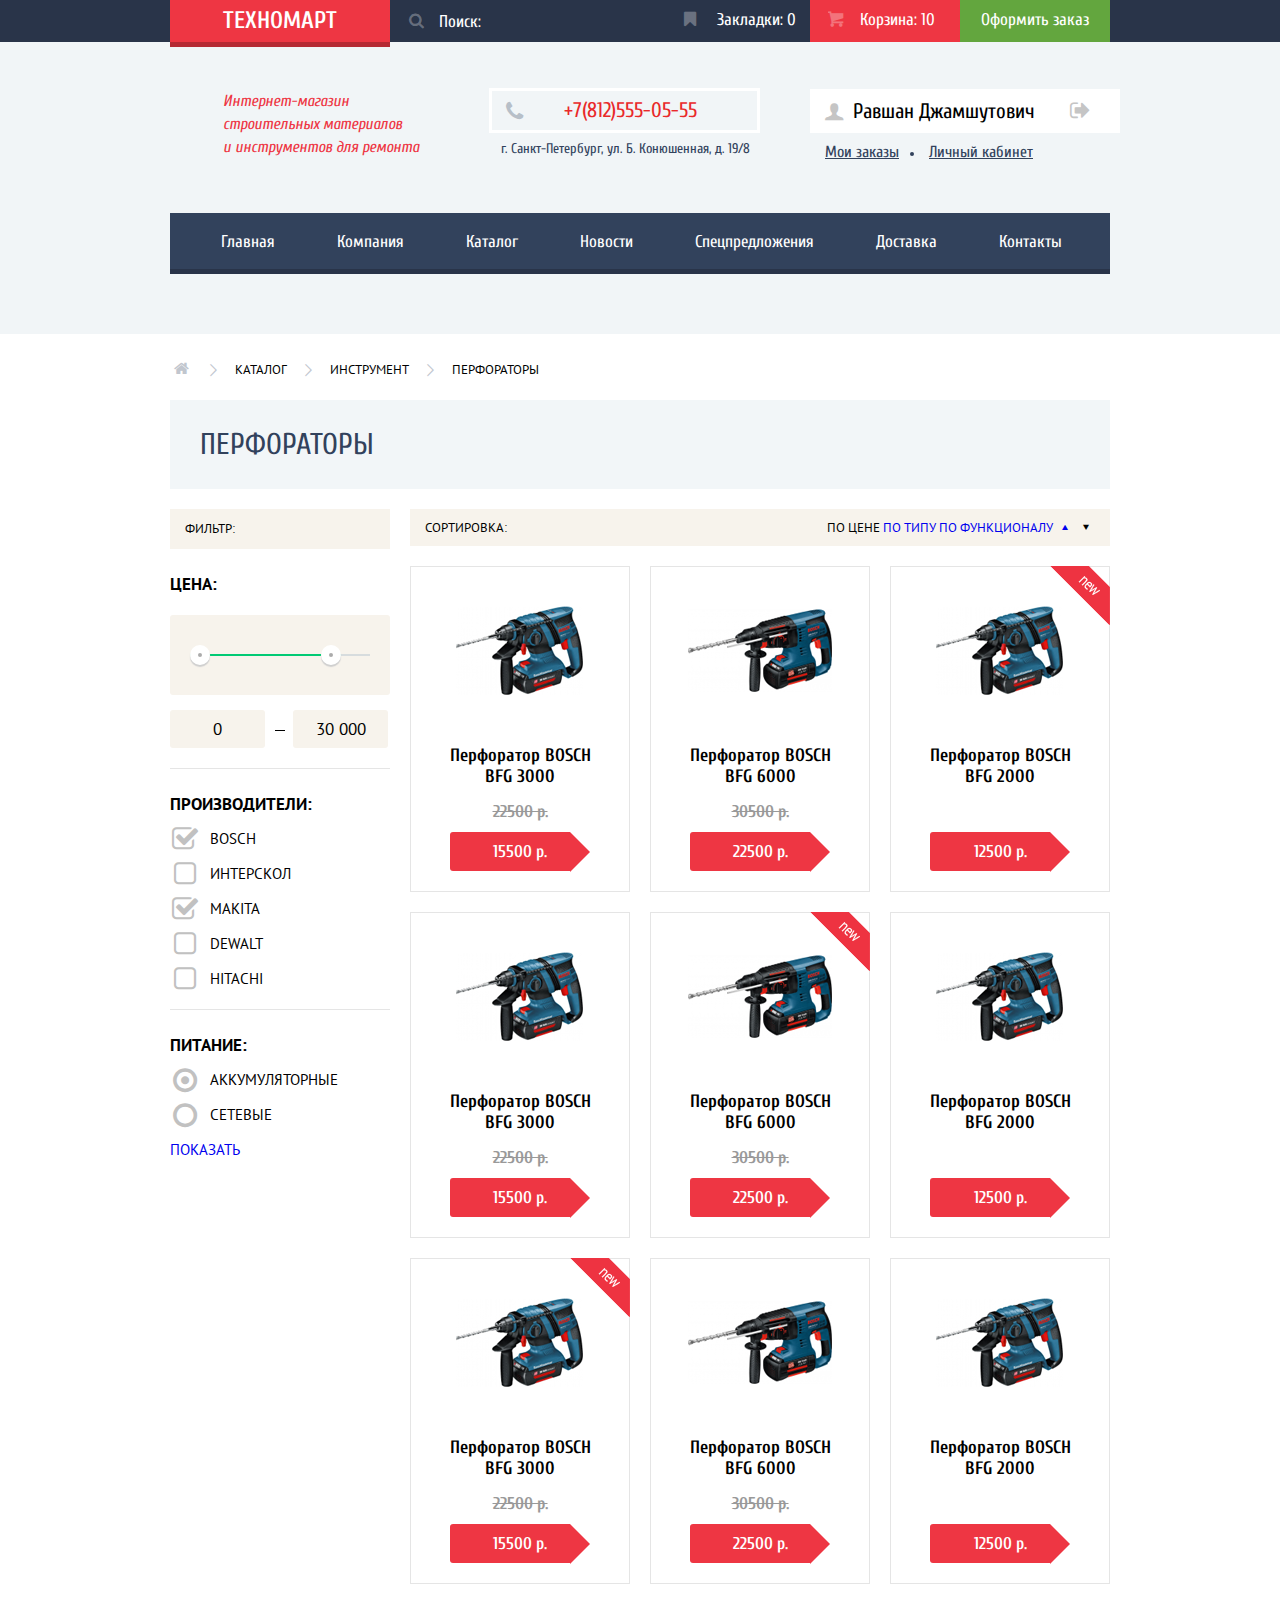
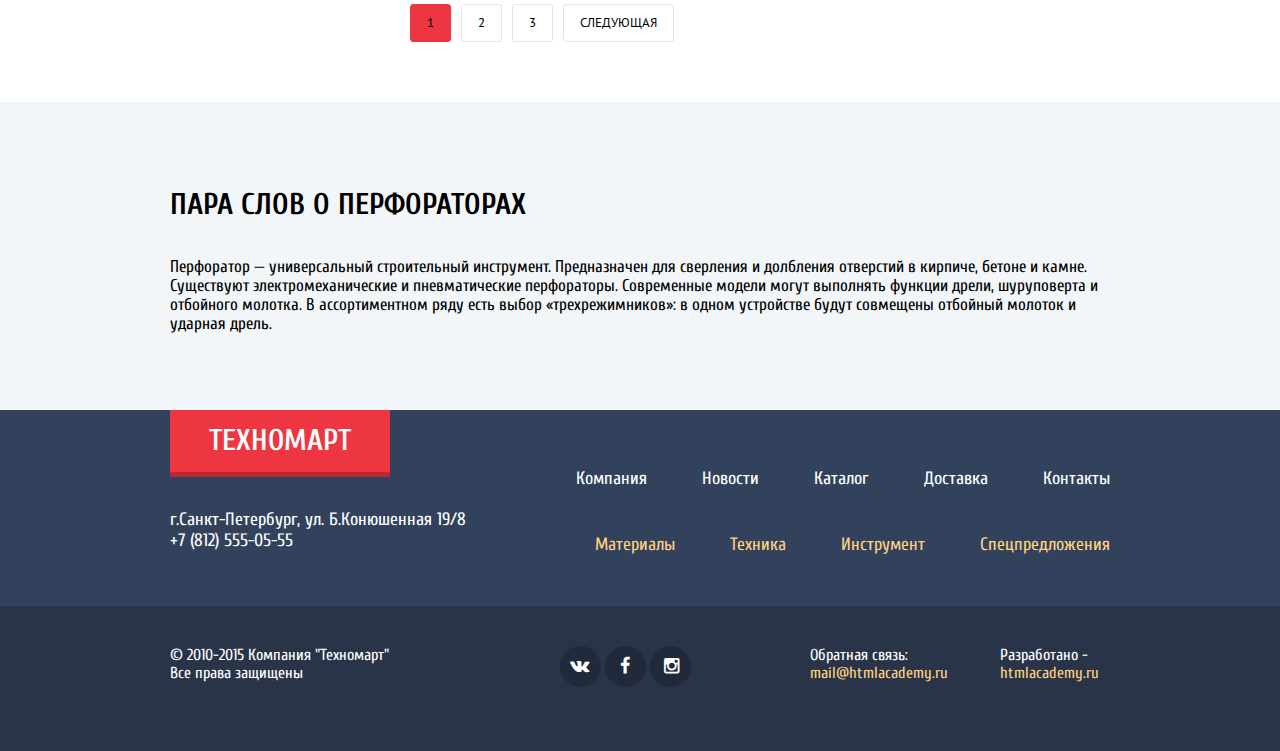
==== commit f457e27d: "6-ой" ====
--- a/catalog.html
+++ b/catalog.html
@@ -5,6 +5,7 @@
 	<meta charset="UTF-8">
 	<title>Техномарт</title>
 	<meta name="description" content="Интернет-магазин строительных материалов и инструментов для ремонта">
+	<link rel="stylesheet" href="css/normalize.css">
 	<link rel="stylesheet" href="css/style.css">
 	<link href='http://fonts.googleapis.com/css?family=Cuprum:400,400italic,700&subset=cyrillic,latin' rel='stylesheet' type='text/css'>
 	<link href='https://fonts.googleapis.com/css?family=PT+Sans:400,700&subset=latin,cyrillic' rel='stylesheet' type='text/css'>
@@ -15,20 +16,20 @@
 	<header class="main-header">
 		<div class="top-header">
 			<div class="container-center">
-				<div class="top-header-left">
+				<div class="top-header-left clearfix">
 					<a href="index.html" class="logo header-logo">Техномарт</a>
-					<i class="icon-search"></i>
-					<input type="search" value="Поиск" class="search">
+						<input id="search" type="search" class="header-search" placeholder="Поиск:">
+						<label for="search" class="icon-search"></label>
 				</div>
 				<div class="top-header-right">
 					<a href="#" class="top-header-bookmarks icon-bookmark"> Закладки: <span class="top-header-count">0</span></a>
-					<a href="#" class="top-header-cart icon-basket"> Корзина: <span class="top-header-count">10</span></a>
+					<a href="#" class="top-header-cart cart-count"> Корзина: <span class="top-header-count">10</span></a>
 					<a href="#" class="top-header-checkout">Оформить заказ</a>
 				</div>
 			</div>
 		</div>
 
-		<div class="container-center">
+		<div class="container-center bottom-header">
 			<div class="bottom-header-about">
 				Интернет-магазин
 				<br> строительных материалов
@@ -36,19 +37,21 @@
 			</div>
 			<div class="bottom-header-contacts">
 				<div class="main-header-phone">
-					<i class="icon-phone"></i> +7(812)555-05-55
+					 +7(812)555-05-55
 				</div>
 				<div class="main-header-adress">
 					г. Санкт-Петербург, ул. Б. Конюшенная, д. 19/8
 				</div>
 			</div>
 			<div class="main-header-user">
-					<div class="user-name icon-user">
+					<div class="user">
 						Равшан Джамшутович
-						<a href="#" class="icon-logout"></a>
-					</div>
-					<a href="#" class="user-menu">Мои заказы</a>
-					<a href="#" class="user-menu">Личный кабинет</a>
+						<a href="#" class="logout"></a>
+					</div>
+					<div class="user-menu">
+					<a href="#" class="user-menu-item">Мои заказы</a>
+					<a href="#" class="user-menu-item">Личный кабинет</a>
+					</div>
 				</div>
 		</div>
 		<div class="container-center">
@@ -333,9 +336,9 @@
 					<br>Все права защищены
 				</div>
 				<div class="bottom-footer-social">
-					<a href="http://vk.com" class="social-btn icon-vk"></a>
-					<a href="http://facebook.com" class="social-btn icon-facebook"></a>
-					<a href="http://instagramm.com" class="social-btn icon-instagramm"></a>
+					<a href="http://vk.com" class="social-btn vk"></a>
+					<a href="http://facebook.com" class="social-btn facebook"></a>
+					<a href="http://instagramm.com" class="social-btn instagramm"></a>
 				</div>
 				<div class="bottom-footer-mail">Обратная связь:
 					<br><a href="mailto:mail@htmlacademy.ru">mail@htmlacademy.ru</a>
--- a/css/style.css
+++ b/css/style.css
@@ -3,11 +3,13 @@
 	font-size: 17px;
 	padding: 0;
 	margin: 0;
+	min-width: 960px;
 }
 
 .container-center {
 	width: 940px;
 	margin: 0 auto;
+	padding: 0 10px;
 }
 
 .container-center:after,
@@ -25,6 +27,7 @@
 	background-color: rgb(238, 54, 67);
 	font-size: 14px;
 	text-decoration: none;
+	text-transform: uppercase;
 	color: rgb(255, 255, 255)
 }
 
@@ -48,12 +51,15 @@
 
 .top-header {
 	height: 42px;
+	margin-bottom: 0;
 	background-color: rgb(41, 52, 73);
 }
 
 .top-header-left {
+	position: relative;
 	float: left;
-	width: 450px;
+	width: 490px;
+	font-size: 0;
 }
 
 .top-header-right {
@@ -70,9 +76,11 @@
 	font-size: 24px;
 	text-align: center;
 	line-height: 42px;
+	font-weight: 600;
 	background-color: rgb(238, 54, 67);
 	border-bottom: 5px solid rgb(181, 41, 51);
 	color: rgb(255, 255, 255);
+	text-transform: uppercase;
 }
 
 .logo:hover {
@@ -81,42 +89,126 @@
 	color: rgb(255, 255, 255);
 }
 
-.footer-logo {
-	font-size: 30px;
-	margin-bottom: 32px;
+.logo:active {
+	background-color: rgb(186, 39, 50);
+	border-bottom: 5px solid rgb(142, 30, 38);
 }
 
 .top-header-search {
 	display: inline-block;
 	position: relative;
-	padding: 0;
-	margin: 0;
 }
 
 .header-search {
-	width: 215px;
-	height: 39px;
-	padding-left: 40px;
-	border: none;
-	outline: none;
+	position: absolute;
+	width: 230px;
+	height: 42px;
+	padding: 0 0 0 49px;
 	font-family: 'Cuprum', sans-serif;
 	font-size: 17px;
-	color: #fff;
-	background: #293449;
-}
-
-.icon-search {
-	position: absolute;
-	top: 25%;
-	left: 5px;
-	color: #fff;
-	opacity: .3;
+	background: rgb(255, 255, 255);
+	background-color: rgb(41, 52, 73);
+	border: 0;
+	outline: 0;
+}
+
+.header-search::-webkit-input-placeholder {
+	color: rgb(255, 255, 255);
+}
+
+.header-search:-moz-placeholder {
+	color: rgb(255, 255, 255);
+}
+
+.header-search + label:before {
+	position: absolute;
+	display: inline-block;
+	left: 235px;
+	top: 12px;
+	font-size: 16px;
+	line-height: 17px;
+	color: rgba(255, 255, 255, .3);
+}
+
+.header-search:focus,
+.header-search:focus:hover {
+	border: 0;
+	outline: none;
+	background: rgb(255, 255, 255);
+	color: rgb(0, 0, 0);
+}
+
+.header-search:hover + label:before,
+.header-search:focus + label:before {
+	color: rgba(255, 255, 255, 1);
+}
+
+.header-search:focus + label:before,
+.header-search:focus:hover + label:before {
+	color: rgb(238, 54, 67);
 }
 
 .top-header-cart,
 .top-header-bookmarks {
 	display: inline-block;
 	width: 150px;
+	color: rgb(255, 255, 255);
+	font-size: 17px;
+	line-height: 40px;
+	height: 42px;
+	text-align: left;
+}
+
+.top-header-bookmarks:before {
+	content: '\1f516';
+	font-family: "symbols-technomart";
+	padding-left: 18px;
+	padding-right: 11px;
+	font-size: 17px;
+	line-height: 18px;
+	opacity: .3;
+}
+
+.top-header-cart:before {
+	content: '\62';
+	font-family: "symbols-technomart";
+	font-size: 17px;
+	padding-left: 18px;
+	padding-right: 13px;
+	line-height: 18px;
+	opacity: .3;
+}
+
+.top-header-bookmarks:hover:before,
+.top-header-cart:hover:before {
+	opacity: 1;
+}
+
+.top-header-bookmarks:active,
+.top-header-cart:active {
+	background: rgb(22, 29, 41);
+	color: rgba(255, 255, 255, .6);
+}
+
+.top-header-bookmarks:active:before,
+.top-header-cart:active:before {
+	opacity: .5;
+}
+
+.header-search:hover,
+.top-header-cart:hover,
+.top-header-bookmarks:hover {
+	background: rgb(33, 42, 58);
+}
+
+.cart-count {
+	background: rgb(238, 54, 67);
+}
+
+.top-header-checkout {
+	display: inline-block;
+	width: 150px;
+	background: rgb(99, 166, 62);
 	color: rgb(255, 255, 255);
 	font-size: 17px;
 	line-height: 40px;
@@ -124,104 +216,85 @@
 	text-align: center;
 }
 
-.top-header-cart:before {
-	content: '\62';
-	font-family: "symbols-technomart";
-	font-style: normal;
-	font-weight: normal;
-	speak: none;
-	display: inline-block;
-	text-decoration: inherit;
-	width: 1em;
-	margin-right: .2em;
-	text-align: center;
-	opacity: .3;
-}
-
-.top-header-bookmarks:before {
-	content: '\1f516';
-	font-family: "symbols-technomart";
-	font-style: normal;
-	font-weight: normal;
-	speak: none;
-	display: inline-block;
-	text-decoration: inherit;
-	width: 1em;
-	margin-right: .2em;
-	text-align: center;
-	opacity: .3;
-}
-
-.header-search:hover,
-.top-header-cart:hover,
-.top-header-bookmarks:hover {
-	background: rgb(33, 42, 58);
-}
-
-.top-header-checkout {
-	display: inline-block;
-	width: 150px;
-	background: rgb(99, 166, 62);
-	color: rgb(255, 255, 255);
-	font-size: 17px;
-	line-height: 40px;
-	height: 42px;
-	text-align: center;
-}
-
 .top-header-checkout:hover {
 	background: rgb(95, 187, 45);
 }
 
+.top-header-checkout:active {
+	background: rgb(81, 133, 52);
+	color: rgba(255, 255, 255, .51);
+}
+
+
+/*==========Bottom Header==========*/
+
 .bottom-header {
-	clear: both;
+	overflow: hidden;
 }
 
 .bottom-header-about {
-	width: 250px;
 	float: left;
-	margin: 50px;
+	width: 246px;
+	margin: 43px 53px 41px;
+	margin-right: 10px;
 	color: rgb(238, 54, 67);
+	font-size: 16px;
+	line-height: 23px;
 	font-style: italic;
-	font-size: 16px;
-	line-height: 1.438;
+}
+
+.bottom-header-contacts {
+	float: left;
+	width: 273px;
+	margin: 41px 10px;
+}
+
+.main-header-user {
+	float: right;
+	width: 300px;
+	margin: 42px 0;
+	text-align: right;
+}
+
+.main-header-phone {
+	position: relative;
+	width: 193px;
+	border: 3px solid rgb(255, 255, 255);
+	font-size: 21px;
+	line-height: 39px;
+	color: rgb(233, 41, 42);
 	text-align: left;
-	margin-right: 0px;
-}
-
-.bottom-header-contacts {
-	width: 250px;
-	float: left;
-	margin: 50px;
-}
-
-.main-header-phone {
-	display: block;
-	width: 210px;
-	margin: 5px;
-	border: 3px solid white;
-	font size: 21px;
-	color: rgb(238, 54, 67);
+	padding-left: 72px;
+	margin-bottom: 7px;
+}
+
+.main-header-adress {
+	font-size: 14px;
+	color: rgb(50, 66, 92);
 	text-align: center;
+}
+
+.main-header-phone:before {
+	content: '\1f4de';
+	position: absolute;
+	left: 14px;
+	top: 11px;
+	font-family: "symbols-technomart";
+	font-size: 22px;
+	line-height: 18px;
+	color: rgb(183, 191, 200);
 }
 
 .icon-phone {
 	font-size: 22px;
 	color: rgb(183, 191, 200);
-	line-height: 0.818;
 	text-align: left;
 }
 
-.main-header-user {
-	float: left;
-	width: 285px;
-	margin-top: 50px;
-}
-
 .btn-user {
-	display: inline-block;
-	height: 45px;
-	padding: 0 25px;
+	position: relative;
+	display: inline-block;
+	padding: 0 24px;
 	background-color: rgb(255, 255, 255);
 	color: rgb(0, 0, 0);
 	text-decoration: none;
@@ -229,15 +302,132 @@
 	line-height: 45px;
 }
 
+.btn-user:hover {
+	color: rgb(238, 54, 67);
+}
+
+.btn-user:active {
+	color: rgba(0, 0, 0, .3);
+}
+
+.btn-user-login {
+	margin: 0;
+	padding: 0;
+	padding-right: 31px;
+}
+
+.btn-user-login:before {
+	content: '\2386';
+	padding-left: 15px;
+	padding-right: 14px;
+	font-family: "symbols-technomart";
+	font-size: 22px;
+	line-height: 18px;
+	color: rgb(183, 191, 200);
+}
+
+.btn-user-login:hover:before {
+	color: rgb(50, 66, 92);
+}
+
+.btn-user-login:active:before {
+	color: rgb(183, 191, 200);
+}
+
+.user {
+	width: 300px;
+	background: #fff;
+	padding: 10px;
+	padding-left: 0px;
+	font-size: 21px;
+	text-align: left;
+}
+
+.user:before {
+	content: '\1f468';
+	padding-left: 15px;
+	padding-right: 5px;
+	font-family: "symbols-technomart";
+	font-size: 18px;
+	line-height: 18px;
+	color: rgb(197, 197, 197);
+}
+
+.user> a:before {
+	content: '\241b';
+	padding-left: 30px;
+	font-family: "symbols-technomart";
+	font-size: 22px;
+	line-height: 18px;
+	color: rgb(197, 197, 197);
+}
+
+.user:hover:before,
+.user> a:hover:before {
+	color: rgb(50, 66, 92);
+}
+
+.user:active {
+	opacity: .3;
+}
+
+.user:active:before,
+.user> a:active:before {
+	color: rgb(197, 197, 197);
+}
+
+.user-menu {
+	text-align: left;
+	font-size: 0;
+}
+
+.user-menu-item {
+	position: relative;
+	padding: 10px 15px;
+	display: inline-block;
+	font-size: 16px;
+	text-decoration: underline;
+	color: rgb(50, 66, 92);
+}
+
+.user-menu-item:first-of-type:after {
+	position: absolute;
+	content: "";
+	width: 4px;
+	height: 4px;
+	top: 50%;
+	right: 0;
+	border-radius: 50%;
+	background: rgb(50, 66, 92);
+	border-radius: 50%;
+}
+
+.user-menu-item:hover {
+	color: rgb(238, 56, 57);
+}
+
+.user-menu-item:active {
+	opacity: .3;
+}
+
+.user-menu-item:active:after {
+	opacity: 1;
+}
+
+
+/*==========Menu==========*/
+
 .bottom-header-menu ul {
 	display: block;
 	list-style: none;
+	padding: 0;
+	margin: 0;
 	margin-bottom: 60px;
-	height: 55px;
+	min-height: 55px;
 	background: rgb(50, 66, 92);
 	border-bottom: 5px solid rgb(41, 52, 73);
+	font-size: 0;
 	text-align: center;
-	font-size: 0;
 }
 
 .bottom-header-menu li {
@@ -245,13 +435,25 @@
 	line-height: 55px;
 	vertical-align: middle;
 	font-size: 17px;
+	padding: 1px 30px 0 32px;
 }
 
 .bottom-header-menu li>a {
 	display: block;
 	text-decoration: none;
-	padding: 0 25px;
-	color: rgb(255, 255, 255);
+	color: rgb(255, 255, 255);
+}
+
+.bottom-header-menu li:hover {
+	background: rgb(41, 52, 73);
+}
+
+.bottom-header-menu li:active {
+	background: rgb(29, 39, 57);
+}
+
+.bottom-header-menu li:active a {
+	opacity: .5;
 }
 
 
@@ -260,8 +462,8 @@
 .promo {
 	font-size: 0;
 	color: rgb(255, 255, 255);
-	margin-bottom: 53px;
-	margin-top: 60px;
+	margin-bottom: 35px;
+	margin-top: 58px;
 }
 
 .promo-item {
@@ -274,13 +476,14 @@
 
 .promo-title {
 	font-size: 24px;
-	padding: 25px 21px;
+	font-weight: 600;
+	padding: 21px 22px;
 }
 
 .promo-description {
 	display: inline-block;
 	width: 135px;
-	height: 38px;
+	height: 37px;
 	text-align: center;
 	position: absolute;
 	bottom: 22px;
@@ -302,7 +505,7 @@
 }
 
 .promo-material {
-	background: rgb(246, 178, 45) url("../img/promo-material.png") no-repeat 215px center;
+	background: rgb(246, 178, 45) url("../img/promo-material.png") no-repeat 213px center;
 	margin-right: 20px;
 }
 
@@ -313,11 +516,13 @@
 
 .promo-technics {
 	background: rgb(204, 121, 209) url("../img/promo-tech.png") no-repeat 191px center;
+	margin-bottom: 21px;
 }
 
 .promo-discount {
 	background: rgb(133, 209, 121) url("../img/promo-sale.png") no-repeat 196px center;
 	margin-left: 20px;
+	margin-bottom: 21px;
 }
 
 .promo-shipping {
@@ -325,7 +530,11 @@
 	margin-left: 20px;
 }
 
+
+/*==========Slider==========*/
+
 .promo-slider {
+	position: relative;
 	width: 620px;
 	float: left;
 }
@@ -333,10 +542,13 @@
 .slider-item-title {
 	font-size: 36px;
 	text-transform: uppercase;
+	line-height: 40px;
+	padding: 23px 0 0 25px;
 }
 
 .slider-item-description {
 	font-size: 18px;
+	padding-left: 25px;
 }
 
 .slider-arrows {
@@ -358,13 +570,62 @@
 	background: url("../img/slide-2.jpg") no-repeat 0 0;
 }
 
+.slider-controls {
+	position: absolute;
+	left: 50%;
+	bottom: 35px;
+}
+
+.slider-controls i {
+	display: inline-block;
+	width: 6px;
+	height: 6px;
+	margin: 0 3px;
+	background: rgb(255, 255, 255);
+	border: 2px solid rgb(255, 255, 255);
+	border-radius: 50%;
+	cursor: pointer;
+}
+
+.slider-controls .active {
+	background: rgb(239, 65, 77);
+}
+
+.slider-btn {
+	position: absolute;
+	bottom: 20px;
+	margin-left: 25px;
+	padding: 10px 45px;
+	border-radius: 3px;
+	line-height: 15px;
+}
+
+.arrow-left:before {
+	position: absolute;
+	top: 45%;
+	left: 25px;
+	content: '\3c';
+	font-family: "symbols-technomart";
+	font-size: 42px;
+	color: rgb(255, 255, 255);
+}
+
+.arrow-right:before {
+	position: absolute;
+	top: 45%;
+	right: 25px;
+	content: '\3e';
+	font-family: "symbols-technomart";
+	font-size: 42px;
+	color: rgb(255, 255, 255);
+}
+
 
 /*======Popular + Catalog=========*/
 
 .popular-header {
 	background-color: rgb(247, 243, 236);
-	padding: 25px;
-	/* Временно - уточнить размеры*/
+	padding: 25px 28px 25px;
 	margin-bottom: 20px;
 }
 
@@ -378,7 +639,9 @@
 
 .popular-btn {
 	float: right;
-	padding: 14px 61px;
+	margin-right: -3px;
+	padding: 10px 54px;
+	border-radius: 3px;
 }
 
 .popular-view {
@@ -408,6 +671,18 @@
 	margin-bottom: 20px;
 }
 
+.popular-brands-item:hover {
+	-webkit-box-shadow: 0px 10px 25px 0px rgba(41, 52, 73, 0.5);
+	-moz-box-shadow: 0px 10px 25px 0px rgba(41, 52, 73, 0.5);
+	box-shadow: 0px 10px 25px 0px rgba(41, 52, 73, 0.5);
+}
+
+.popular-brands-item:active {
+	-webkit-box-shadow: 0px 4px 10px 0px rgba(41, 52, 73, 0.5);
+	-moz-box-shadow: 0px 4px 10px 0px rgba(41, 52, 73, 0.5);
+	box-shadow: 0px 4px 10px 0px rgba(41, 52, 73, 0.5);
+}
+
 .catalog-item:nth-child(3n+3),
 .popular-catalog-item:nth-child(4n),
 .popular-brands-item:nth-child(4n) {
@@ -415,9 +690,12 @@
 }
 
 .popular-catalog-item:hover,
-.catalog-item:hover{
+.catalog-item:hover {
+	-webkit-box-shadow: 0px 10px 25px 0px rgba(41, 52, 73, 0.5);
+	-moz-box-shadow: 0px 10px 25px 0px rgba(41, 52, 73, 0.5);
 	box-shadow: 0px 10px 25px 0px rgba(41, 52, 73, 0.5);
 }
+
 .catalog-item-image {
 	width: 218px;
 	height: 168px;
@@ -426,27 +704,28 @@
 	overflow: hidden;
 }
 
-.catalog-item-image img{
+.catalog-item-image img {
 	width: 100%;
 }
 
 .catalog-item-brand,
-.catalog-item-model{
+.catalog-item-model {
 	font-size: 18px;
 	font-weight: 700;
 	padding: 0 25px;
 }
-.catalog-item-model{
+
+.catalog-item-model {
 	margin-bottom: 15px;
 }
 
-.catalog-item-old-price{
+.catalog-item-old-price {
 	font-size: 17px;
 	min-height: 20px;
 	font-weight: 700;
 	margin: 10px 0;
 	color: rgb(153, 153, 153);
-	text-decoration:  line-through;
+	text-decoration: line-through;
 }
 
 .catalog-item-price {
@@ -462,29 +741,29 @@
 }
 
 .catalog-item-price:after {
-	content: "";
+	content: '';
 	position: absolute;
 	top: 0;
 	right: -20px;
 	width: 0;
 	height: 0;
-	border: 20px solid white;
+	border: 20px solid rgb(255, 255, 255);
 	border-left-color: rgb(238, 54, 67);
 }
 
 .catalog-actions {
-    position: absolute;
-    top: 0;
-    left: 0;
-    width: 218px;
+	position: absolute;
+	top: 0;
+	left: 0;
+	width: 218px;
 	height: 88px;
-    padding: 40px 0;
-    z-index: 10;
-	background: rgba(255, 255, 255 .9);
+	padding: 40px 0;
+	z-index: 10;
+	background: rgba(255, 255, 255, .9);
 }
 
 .catalog-buy,
-.catalog-bookmark{
+.catalog-bookmark {
 	font-family: 'Cuprum', 'Arial', sans-serif;
 	font-size: 14px;
 	display: block;
@@ -500,20 +779,24 @@
 
 .catalog-buy {
 	position: relative;
+	-moz-box-shadow: inset 0 -3px 0 rgb(54, 115, 21);
 	-webkit-box-shadow: inset 0 -3px 0 rgb(54, 115, 21);
-	box-shadow:  inset 0 -3px 0 rgb(54, 115, 21);	
-}
-.catalog-buy:hover{
+	box-shadow: inset 0 -3px 0 rgb(54, 115, 21);
+}
+
+.catalog-buy:hover {
 	background: rgb(95, 187, 45);
 }
-.catalog-buy:active{
+
+.catalog-buy:active {
 	background: rgb(81, 133, 52);
-	-webkit-box-shadow: inset 0 -3px 0 rgb(81, 133, 52));
-	box-shadow:  inset 0 -3px 0 rgb(81, 133, 52);	
-}
-
-.catalog-buy:before{
-	content: '\62'; 
+	-webkit-box-shadow: inset 0 -3px 0 rgb(81, 133, 52);
+	-moz-box-shadow: inset 0 -3px 0 rgb(81, 133, 52);
+	box-shadow: inset 0 -3px 0 rgb(81, 133, 52);
+}
+
+.catalog-buy:before {
+	content: '\62';
 	position: absolute;
 	left: 12px;
 	top: 10px;
@@ -521,47 +804,45 @@
 	font-family: "symbols-technomart";
 	display: inline-block;
 	width: 20px;
-	opacity: .3;	
-}
-
-.catalog-buy:hover:before{
+	opacity: .3;
+}
+
+.catalog-buy:hover:before {
 	opacity: 1;
 }
 
-.catalog-bookmark{
+.catalog-bookmark {
 	width: 129px;
 	padding: 7px 0;
 	color: rgb(50, 66, 92);
 	border: 3px solid rgb(99, 166, 62);
 	background: rgb(255, 255, 255);
-	
-}
-
-.catalog-bookmark:hover{
+}
+
+.catalog-bookmark:hover {
 	border: 3px solid rgb(50, 66, 92);
 }
 
-.catalog-bookmark:active{
+.catalog-bookmark:active {
 	opacity: .3;
 }
 
-.catalog-actions{
+.catalog-actions {
 	display: none;
 }
 
 .catalog-item:hover .catalog-actions,
-.popular-catalog-item:hover .catalog-actions
-{
+.popular-catalog-item:hover .catalog-actions {
 	display: block;
 }
 
 .catalog-item:hover .catalog-item-image,
-.popular-catalog-item:hover .catalog-item-image{
+.popular-catalog-item:hover .catalog-item-image {
 	opacity: 0;
 }
 
 .promo-new:before,
-.new:before{
+.new:before {
 	position: absolute;
 	top: -1px;
 	right: -1px;
@@ -572,23 +853,27 @@
 	background: url(../img/flag.png) no-repeat 0 0;
 }
 
-.promo-new:before{
+.promo-new:before {
 	top: 0;
 	right: 0;
 }
 
 .catalog-title {
 	font-size: 30px;
-	font-weight: normal;
+	line-height: 35px;
+	padding: 27px 30px;
+	font-weight: 400;
 	background-color: rgb(242, 246, 248);
 	color: rgb(50, 66, 92);
 	text-transform: uppercase;
 }
 
+
 /*===============Breadcrumbs==============*/
-.breadcrumbs{
+
+.breadcrumbs {
 	font-size: 0;
-	margin:0;
+	margin: 0;
 	padding: 0;
 }
 
@@ -601,32 +886,27 @@
 	text-transform: uppercase;
 }
 
-.breadcrumbs a{
+.breadcrumbs a {
 	color: rgb(0, 0, 0);
 }
-a.icon-home{
+
+a.icon-home {
 	font-size: 16px;
 	line-height: 20px;
 	color: rgb(193, 198, 206);
 }
 
-.breadcrumbs a:after{
+.breadcrumbs a:after {
 	margin-left: 18px;
-	content: '\3e'; 
+	content: '\3e';
 	font-family: "symbols-technomart";
 	font-size: 14px;
-	line-height: 20px;	
-    display: inline-block;
-    text-align: center;
+	line-height: 20px;
+	display: inline-block;
+	text-align: center;
 	vertical-align: bottom;
 	color: rgb(193, 198, 206);
 }
-
-
-
-
-
-
 
 .catalog-sort,
 .filter-title {
@@ -636,7 +916,6 @@
 	color: rgb(0, 0, 0);
 	background-color: rgb(247, 243, 236);
 	padding: 10px 15px;
-	/*Примерно. Поправить*/
 	margin-bottom: 20px;
 }
 
@@ -654,15 +933,16 @@
 	font-family: 'PT Sans', sans-serif;
 	font-size: 15px;
 	line-height: 20px;
-	margin-right: 20px;	
+	margin-right: 20px;
 	text-transform: uppercase;
 }
+
 .filter hr {
-    border: none;
-    height: 1px;
-    width: 220px;
-    background: rgb(229, 229, 229);
-    margin: 20px 0;
+	border: none;
+	height: 1px;
+	width: 220px;
+	background: rgb(229, 229, 229);
+	margin: 20px 0;
 }
 
 .filter-block-title {
@@ -672,35 +952,35 @@
 	line-height: 1.2;
 	text-align: left;
 	margin-top: 25px;
-	/*Примерно. Исправить*/
-}
-
-.filter-range{
+}
+
+.filter-range {
 	width: 220px;
 	margin: 20px auto;
 }
+
 .range-controls {
-    position: relative;
-    height: 41px;
-    margin-bottom: 15px;
+	position: relative;
+	height: 41px;
+	margin-bottom: 15px;
 	padding: 39px 20px 0 20px;
-    background: rgb(247, 243, 236);
-    border-radius: 3px;
-    overflow: hidden;
-}
-
-.range-controls .scale{
+	background: rgb(247, 243, 236);
+	border-radius: 3px;
+	overflow: hidden;
+}
+
+.range-controls .scale {
 	height: 2px;
 	background: rgb(215, 220, 222);
 }
 
-.range-controls .bar{
+.range-controls .bar {
 	height: 2px;
 	width: 151px;
 	background: rgb(0, 202, 116);
 }
 
-.range-controls .toggle{
+.range-controls .toggle {
 	position: absolute;
 	top: 30px;
 	left: 0;
@@ -713,32 +993,33 @@
 	cursor: pointer;
 }
 
-.range-controls .min-toggle{
-	left:20px;
-}
-
-.range-controls .max-toggle{
-	left:151px;
-}
-
-.price-controls{
+.range-controls .min-toggle {
+	left: 20px;
+}
+
+.range-controls .max-toggle {
+	left: 151px;
+}
+
+.price-controls {
 	position: relative;
 	font-size: 0;
 }
-.price-controls label{
+
+.price-controls label {
 	font-size: 17px;
 	display: inline-block;
 	width: 40%;
 }
 
-.price-controls .dash{
-    display: inline-block;
-	position: absolute;
-    top: 20px;
-    left: 100px;
-    z-index: 10;
-    width: 10px;
-    height: 1px;
+.price-controls .dash {
+	display: inline-block;
+	position: absolute;
+	top: 20px;
+	left: 100px;
+	z-index: 10;
+	width: 10px;
+	height: 1px;
 	margin: 0 5px;
 	background: rgb(0, 0, 0);
 }
@@ -747,7 +1028,7 @@
 	margin-left: 35px;
 }
 
-.price-controls input{
+.price-controls input {
 	font-family: 'PT Sans', sans-serif;
 	font-size: 17px;
 	width: 95px;
@@ -760,64 +1041,86 @@
 }
 
 .filter-block input[type="checkbox"],
-.filter-block input[type="radio"]{
+.filter-block input[type="radio"] {
 	display: none;
 }
 
-.filter-block input[type="checkbox"] + label:before{
+.filter-block input[type="checkbox"] + label:before {
 	content: '\2610';
 	font-family: "symbols-technomart";
 	font-size: 28px;
 	line-height: 20px;
 	width: 30px;
-    display: inline-block;
-    margin-right: 10px;
-    text-align: center;
+	display: inline-block;
+	margin-right: 10px;
+	text-align: center;
 	vertical-align: bottom;
 	color: rgb(193, 193, 193);
 }
-.filter-block input[type="checkbox"]:checked + label:before{
+
+.filter-block input[type="checkbox"]:checked + label:before {
 	content: '\2611';
 	font-family: "symbols-technomart";
 	font-size: 28px;
 	line-height: 20px;
-    display: inline-block;
-    margin-right: 10px;
-    text-align: center;
+	display: inline-block;
+	margin-right: 10px;
+	text-align: center;
 	vertical-align: bottom;
 	color: rgb(193, 193, 193);
 }
 
-.filter-block input[type="radio"] + label:before{
+.filter-block input[type="radio"] + label:before {
 	content: '\25cb';
 	font-family: "symbols-technomart";
 	font-size: 28px;
 	line-height: 20px;
 	width: 30px;
-    display: inline-block;
-    margin-right: 10px;
-    text-align: center;
+	display: inline-block;
+	margin-right: 10px;
+	text-align: center;
 	vertical-align: bottom;
 	color: rgb(193, 193, 193);
 }
-.filter-block input[type="radio"]:checked + label:before{
+
+.filter-block input[type="radio"]:checked + label:before {
 	content: '\25cf';
 	font-family: "symbols-technomart";
 	font-size: 28px;
 	line-height: 20px;
-    display: inline-block;
-    margin-right: 10px;
-    text-align: center;
+	display: inline-block;
+	margin-right: 10px;
+	text-align: center;
 	vertical-align: bottom;
 	color: rgb(193, 193, 193);
 }
 
 .pagination {
-	font-size: 13px;
 	margin-bottom: 60px;
 	margin-top: 0;
 }
-
+.pagination a{
+	display: inline-block;
+	margin-right: 10px;
+	padding: 10px 16px;
+ 	border: 1px solid rgb(229, 229, 229);
+	border-radius: 3px;
+	font-family: "PT Sans", Arial, sans-serif;
+	font-size: 13px;
+	line-height: 16px;
+	text-transform: uppercase;
+	color: rgb(0, 0, 0);
+}
+.pagination a:hover{
+	border: 1px solid rgb(189, 198, 202);
+}
+.pagination a:active{
+	border: 1px solid rgb(238, 54, 67);
+}
+.pagination a.active{
+	background: rgb(238, 54, 67);
+	border: 1px solid rgb(238, 54, 67);
+}
 
 /*About category*/
 
@@ -831,6 +1134,13 @@
 
 .service {
 	background-color: rgb(242, 246, 248);
+	margin-bottom: 60px;
+	padding-bottom: 60px;
+}
+
+.service p{
+	font-family: "PT Sans", Arial, sans-serif;
+	font-size: 14px; 
 }
 
 .service-menu {
@@ -838,6 +1148,14 @@
 	width: 240px;
 	padding: 0;
 	margin: 0;
+}
+
+.service-title{
+	padding-top: 60px;
+}
+
+.service-description{
+	margin-bottom: 60px;
 }
 
 
@@ -902,8 +1220,42 @@
 
 .information-company {
 	float: left;
-	width: 520px;
+	width: 600px;
 	min-height: 350px;
+}
+
+.information-company p,
+.information-contacts p {
+	margin-bottom: 35px;
+	font-family: "PT Sans", Arial, sans-serif;
+	font-size: 14px;
+}
+
+ul.information-shipping {
+	margin: 0;
+	padding: 0;
+	margin-bottom: 35px;
+}
+
+ul.information-shipping li {
+	position: relative;
+	padding-left: 40px;
+	margin-bottom: 10px;
+}
+
+ul.information-shipping li:before {
+	content: '';
+	position: absolute;
+	top: 10px;
+	left: 0;
+	height: 2px;
+	width: 25px;
+	background: rgb(251, 86, 90);
+}
+
+.information-btn {
+	padding: 10px 40px;
+	border-radius: 3px;
 }
 
 .information-contacts {
@@ -911,13 +1263,30 @@
 	width: 300px;
 }
 
+.contacts-map {
+	width: 300px;
+	height: 162px;
+	margin-bottom: 35px;
+}
+
 .contacts-btn {
-	padding: 14px 62px;
-	/*Временные размеры*/
+	display: inline-block;
+	text-align: center;
+	width: 300px;
+	line-height: 18px;
+	padding: 10px 0;
+	border-radius: 3px;
 }
 
 
 /*Footer*/
+
+.footer-logo {
+	height: 62px;
+	font-size: 30px;
+	line-height: 62px;
+	margin-bottom: 32px;
+}
 
 .main-footer {
 	background-color: rgb(50, 66, 92);
@@ -941,7 +1310,7 @@
 	width: 600px;
 	float: right;
 	margin-top: 40px;
-	margin-bottom: 75px;
+	margin-bottom: 7px;
 }
 
 .footer-contacts {
@@ -977,6 +1346,17 @@
 	color: rgb(255, 209, 128);
 }
 
+.footer-menu li>a:hover,
+.footer-links li>a:hover {
+	text-decoration: underline;
+}
+
+.footer-menu li>a:active,
+.footer-links li>a:active {
+	text-decoration: none;
+	opacity: .5;
+}
+
 .bottom-footer-copyright {
 	float: left;
 	width: 230px;
@@ -984,7 +1364,11 @@
 	margin-right: 160px;
 }
 
+
+/*==========Social==========*/
+
 .bottom-footer-social {
+	position: relative;
 	float: left;
 	width: 135px;
 	margin-right: 115px;
@@ -1000,6 +1384,36 @@
 	color: rgb(255, 255, 255);
 }
 
+.social-btn:hover,
+.social-btn:active {
+	background-color: rgb(238, 54, 67);
+}
+
+.vk:before,
+.facebook:before,
+.instagramm:before {
+	position: absolute;
+	top: 15px;
+	font-family: "symbols-technomart";
+	font-size: 18px;
+	line-height: 10px;
+}
+
+.vk:before {
+	left: 10px;
+	content: '\76';
+}
+
+.facebook:before {
+	right: 65px;
+	content: '\66';
+}
+
+.instagramm:before {
+	right: 16px;
+	content: '\1f4f7';
+}
+
 .bottom-footer-mail,
 .bottom-footer-creator {
 	float: left;
@@ -1011,6 +1425,17 @@
 	color: rgb(255, 209, 128);
 }
 
+.bottom-footer-mail a:hover,
+.bottom-footer-creator a:hover {
+	text-decoration: underline;
+}
+
+.bottom-footer-mail a:active,
+.bottom-footer-creator a:active {
+	text-decoration: none;
+	color: rgb(238, 54, 67);
+}
+
 .bottom-footer-mail {
 	width: 140px;
 	margin-right: 50px;
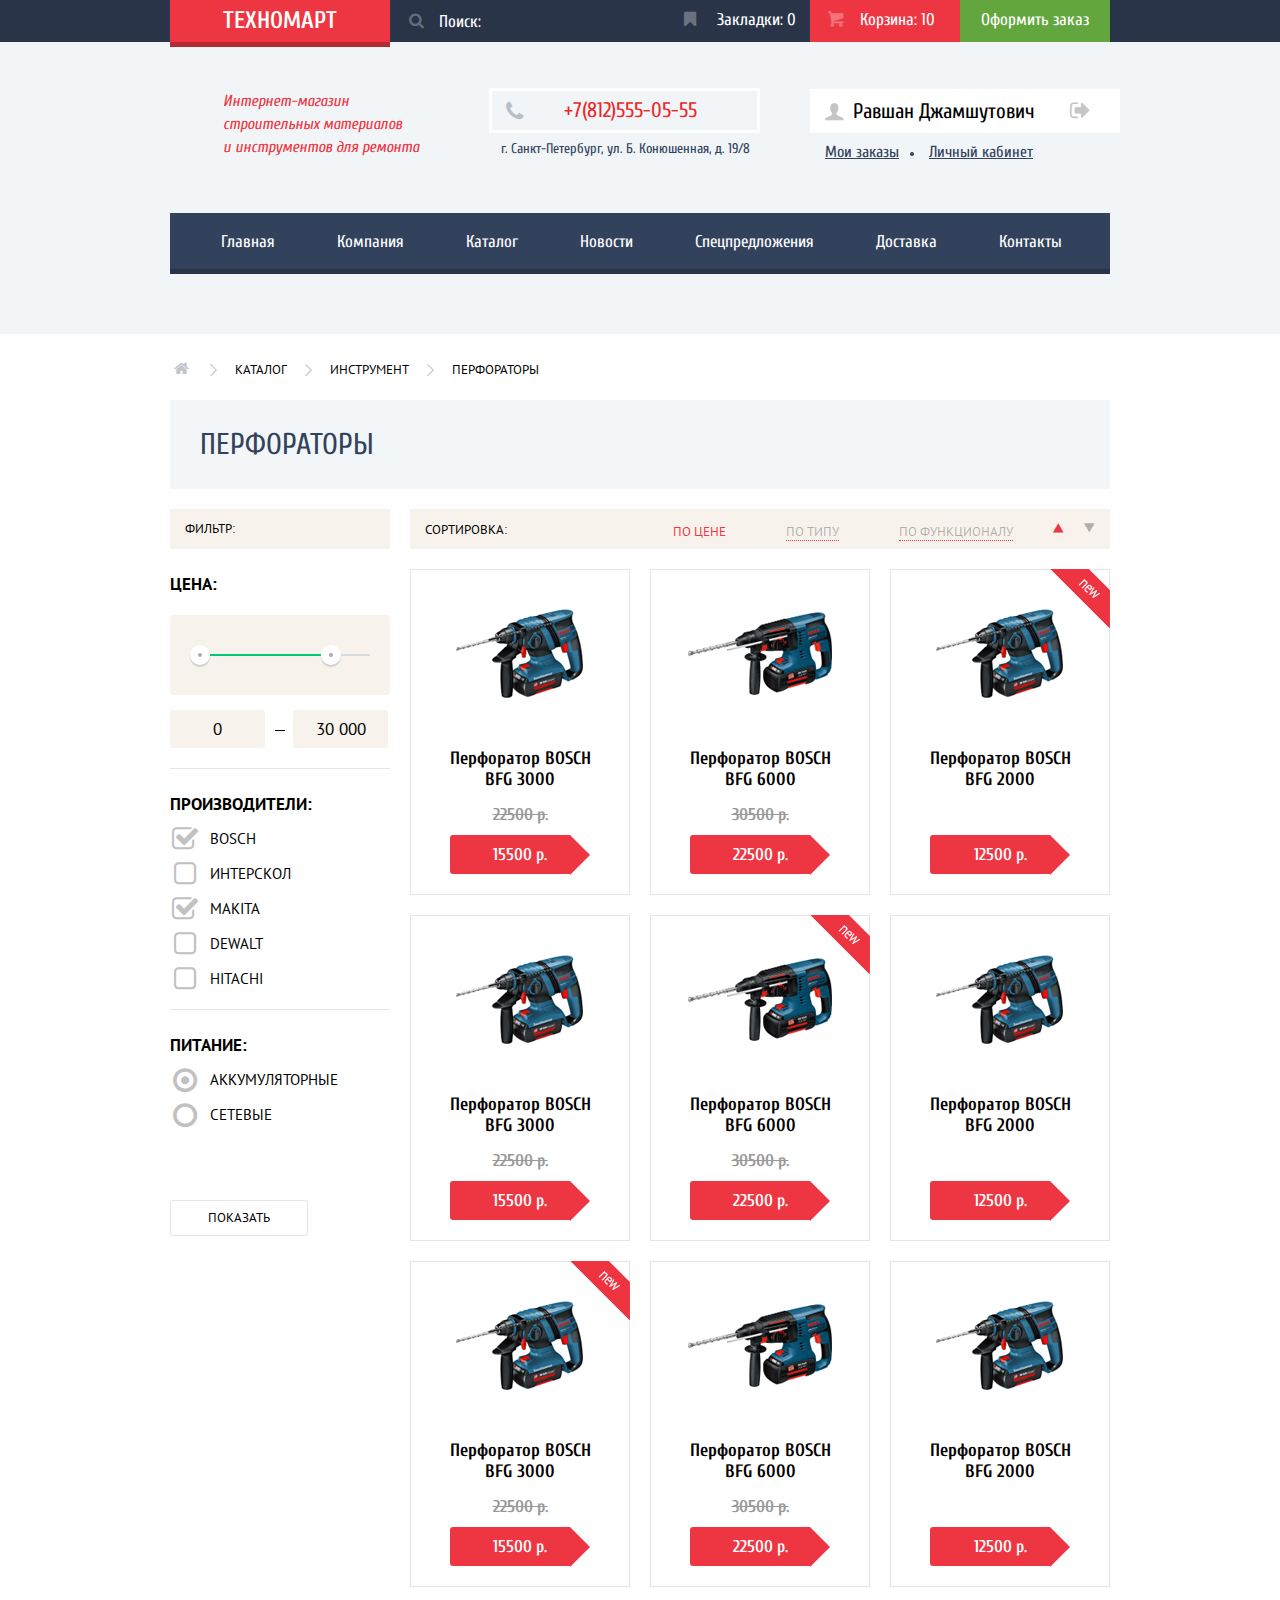
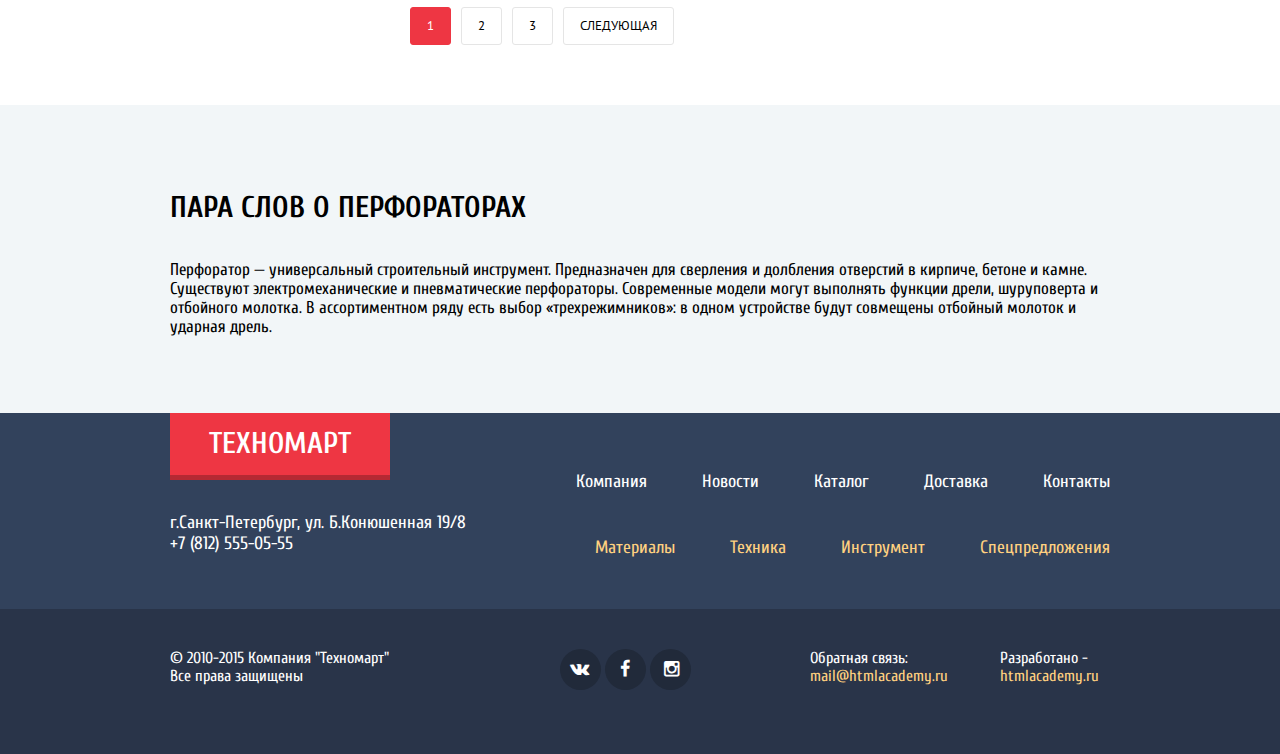
==== commit f80e328e: "6-ой дополения" ====
--- a/catalog.html
+++ b/catalog.html
@@ -151,8 +151,9 @@
 						<a class="active">По цене</a>
 						<a href="#">По типу</a>
 						<a href="#">По функционалу</a>
-						<a href="#" class="icon-up-dir"></a>
-						<a class="icon-down-dir"></a>
+						<span class="dir">
+						<a href="#" class="active up-dir"></a>
+							<a class="dir down-dir"></a></span>
 					</div>
 				</div>
 				<div class="catalog-item-list clearfix">
--- a/css/style.css
+++ b/css/style.css
@@ -919,12 +919,59 @@
 	margin-bottom: 20px;
 }
 
+.catalog-sort{
+	padding: 9px 15px;
+}
+
 .catalog-sort-title {
 	float: left;
+	padding-top: 3px;
 }
 
 .catalog-sort-type {
+	display: inline-block;
 	float: right;
+	width: 550px;	
+	font-size: 0;
+	text-align: right;
+}
+.catalog-sort-type a{
+	margin-right: 60px;
+	color: rgba(0, 0, 0, .3);
+	font-size: 13px;
+	text-decoration: none;
+	border-bottom: 1px dotted rgb(238, 54, 67);
+}
+.catalog-sort-type a:nth-child(3){
+	margin: 0;
+	margin-right: 40px;
+}
+
+.catalog-sort-type a.active{
+	color: rgb(238, 54, 67);
+	border: 0;
+}
+.dir a{
+	margin: 0;
+}
+.up-dir:before{
+	content: '\25b2';
+	font-family: "symbols-technomart";
+	font-size: 23px;
+	line-height: 20px;
+}
+
+.down-dir:before{
+	content: '\25bc';
+	font-family: "symbols-technomart";
+	font-size: 23px;
+	line-height: 20px;
+	border: 0;
+	margin-left: 20px;
+}
+
+a.down-dir{
+	border: 0;
 }
 
 .filter {
@@ -1095,6 +1142,18 @@
 	color: rgb(193, 193, 193);
 }
 
+.filter-btn{
+	display: inline-block;
+	font-size: 13px;
+	line-height: 18px;
+	color: rgb(0, 0, 0);
+	padding: 8px 37px;
+	border: 1px solid rgb(229, 229, 229);
+	border-radius: 3px;
+	margin-top: 60px;
+}
+
+/*==========Pagination==========*/
 .pagination {
 	margin-bottom: 60px;
 	margin-top: 0;
@@ -1118,6 +1177,7 @@
 	border: 1px solid rgb(238, 54, 67);
 }
 .pagination a.active{
+	color: rgb(255, 255, 255);
 	background: rgb(238, 54, 67);
 	border: 1px solid rgb(238, 54, 67);
 }
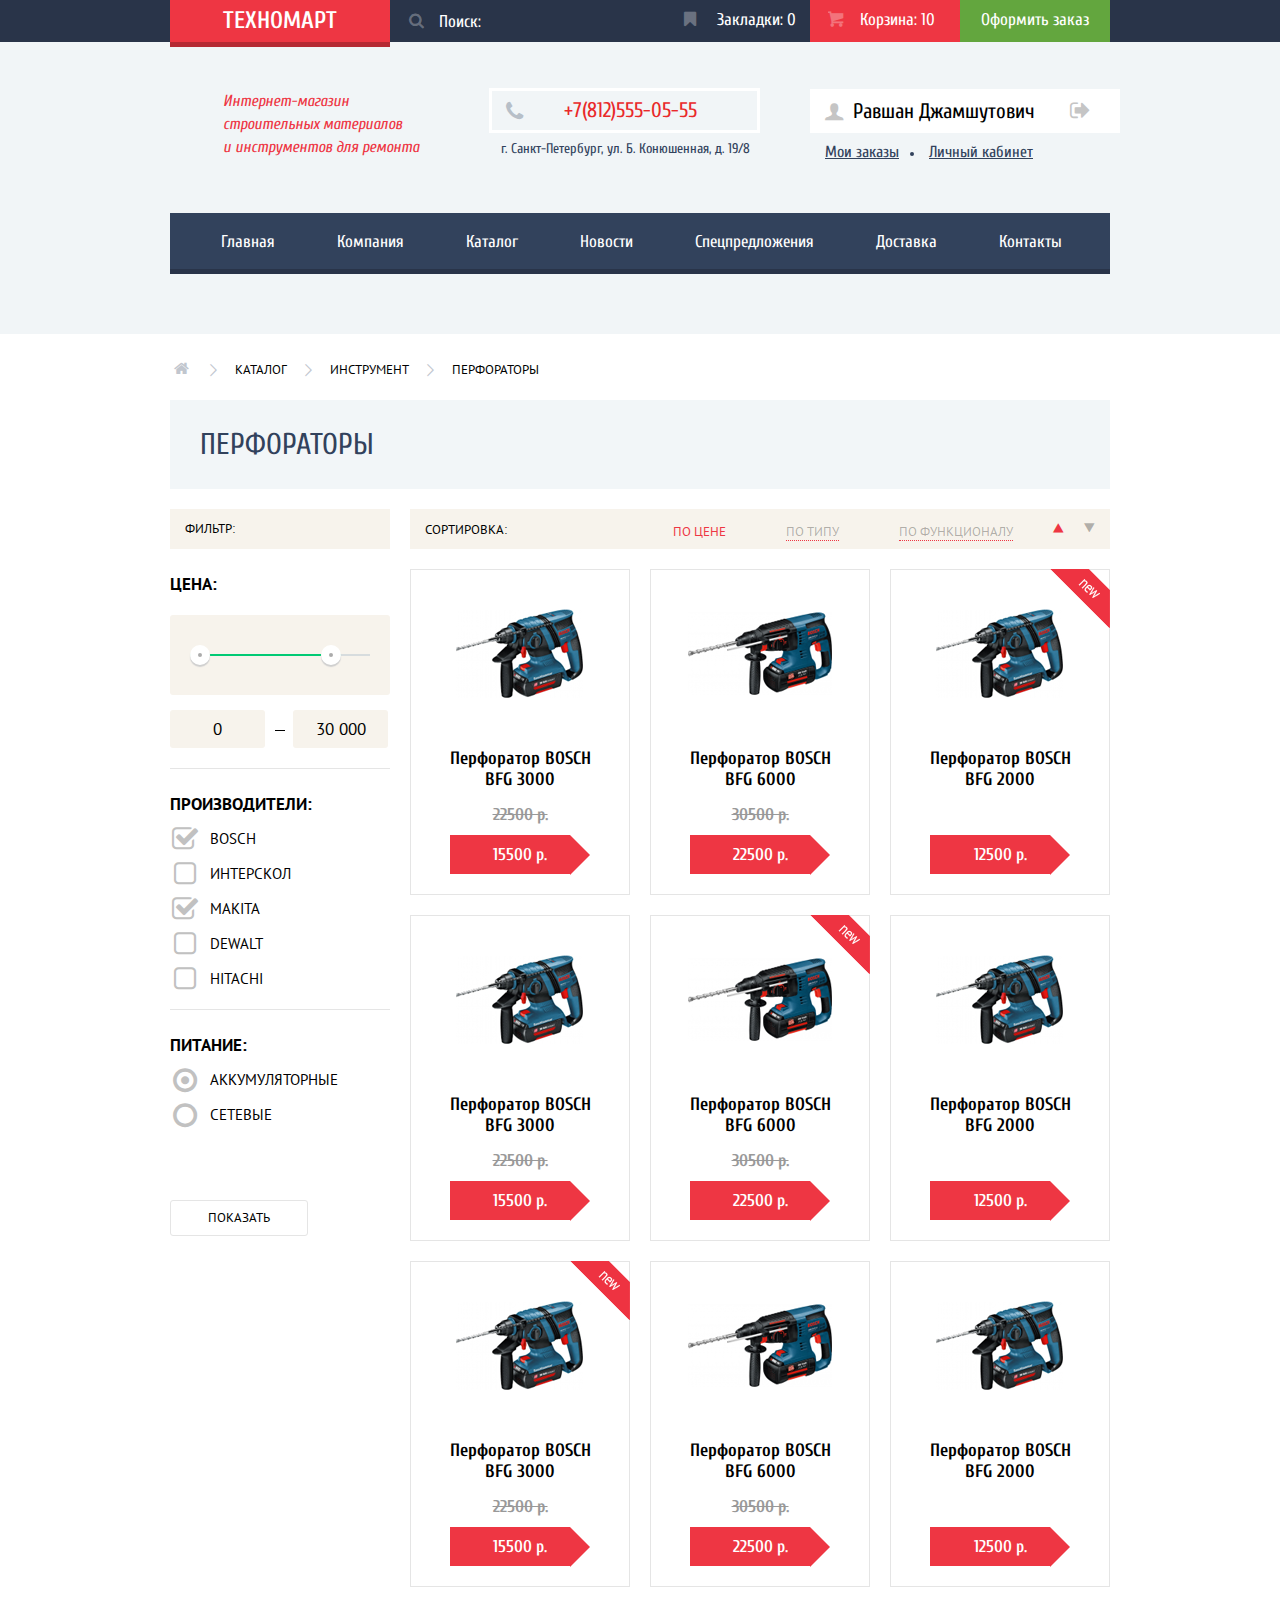
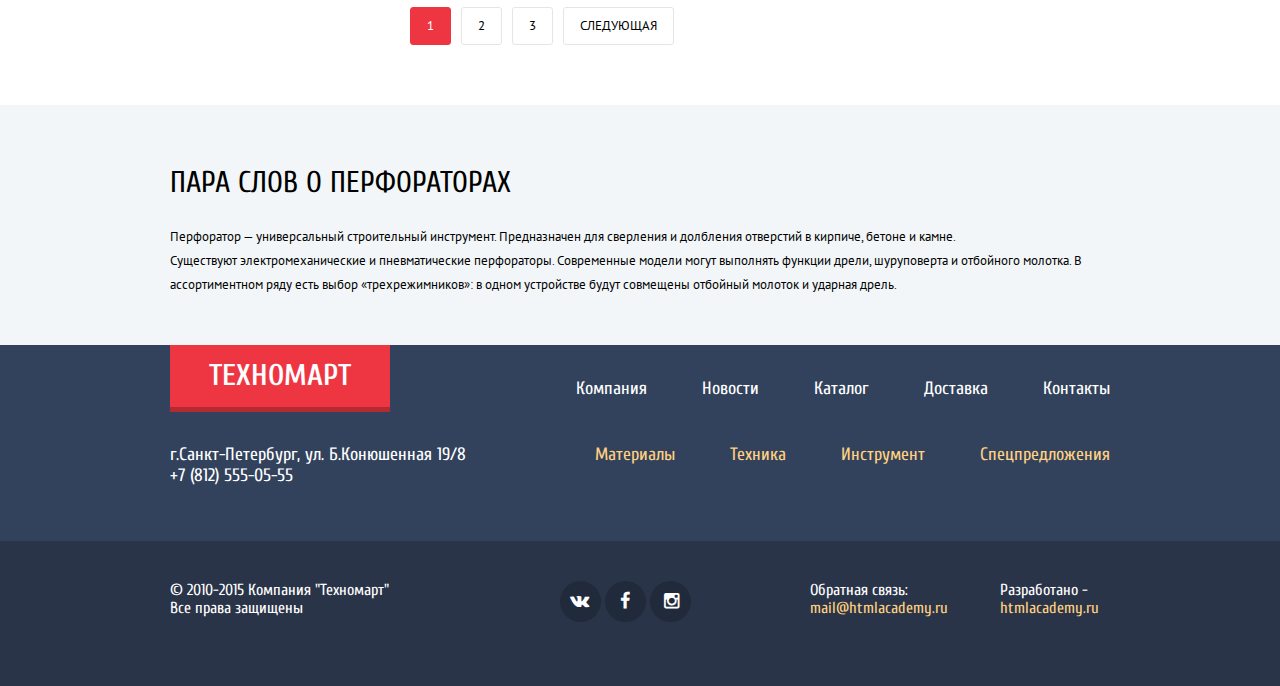
==== commit 5083a36d: "Готовый" ====
--- a/catalog.html
+++ b/catalog.html
@@ -7,9 +7,10 @@
 	<meta name="description" content="Интернет-магазин строительных материалов и инструментов для ремонта">
 	<link rel="stylesheet" href="css/normalize.css">
 	<link rel="stylesheet" href="css/style.css">
+	<link rel="stylesheet" href="css/symbols-technomart.css">
 	<link href='http://fonts.googleapis.com/css?family=Cuprum:400,400italic,700&subset=cyrillic,latin' rel='stylesheet' type='text/css'>
 	<link href='https://fonts.googleapis.com/css?family=PT+Sans:400,700&subset=latin,cyrillic' rel='stylesheet' type='text/css'>
-	<link rel="stylesheet" href="css/symbols-technomart.css">
+	
 </head>
 
 <body>
@@ -133,12 +134,12 @@
 				<div class="filter-block">
 					<div class="filter-block-title">Питание:</div>
 					<p>
-						<input name="power" type="radio" value="battery" checked>
+						<input name="power" id="battery" type="radio" value="battery" checked>
 						<label for="battery">Аккумуляторные</label>
 					</p>
 
 					<p>
-						<input name="power" type="radio" value="electric">
+						<input name="power" id="electric" type="radio" value="electric">
 						<label for="electric">Сетевые</label>
 					</p>
 				</div>
@@ -287,7 +288,7 @@
 
 	<section class="about-category">
 		<div class="container-center">
-			<h2>Пара слов о перфораторах</h2>
+			<h2 class="about-title">Пара слов о перфораторах</h2>
 			<p>Перфоратор — универсальный строительный инструмент. Предназначен для сверления и долбления отверстий в кирпиче, бетоне и камне.
 				<br> Существуют электромеханические и пневматические перфораторы. Современные модели могут выполнять функции дрели, шуруповерта и отбойного молотка. В ассортиментном ряду есть выбор «трехрежимников»: в одном устройстве будут совмещены отбойный молоток и ударная дрель.</p>
 		</div>
@@ -350,6 +351,7 @@
 			</div>
 		</div>
 	</footer>
+	<script src="js/jquery.js"></script>
 </body>
 
 </html>--- a/css/style.css
+++ b/css/style.css
@@ -28,13 +28,8 @@
 	font-size: 14px;
 	text-decoration: none;
 	text-transform: uppercase;
-	color: rgb(255, 255, 255)
-}
-
-h2 {
-	font-size: 30px;
-	text-transform: uppercase;
-	margin-bottom: 35px;
+	color: rgb(255, 255, 255);
+	border-radius: 3px;
 }
 
 li {
@@ -435,11 +430,11 @@
 	line-height: 55px;
 	vertical-align: middle;
 	font-size: 17px;
+}
+
+.bottom-header-menu a {
+	display: block;
 	padding: 1px 30px 0 32px;
-}
-
-.bottom-header-menu li>a {
-	display: block;
 	text-decoration: none;
 	color: rgb(255, 255, 255);
 }
@@ -533,51 +528,29 @@
 
 /*==========Slider==========*/
 
-.promo-slider {
-	position: relative;
-	width: 620px;
-	float: left;
-}
-
-.slider-item-title {
-	font-size: 36px;
-	text-transform: uppercase;
-	line-height: 40px;
-	padding: 23px 0 0 25px;
-}
-
-.slider-item-description {
-	font-size: 18px;
-	padding-left: 25px;
-}
-
-.slider-arrows {
-	font-size: 45px;
-	text-decoration: none;
-}
-
-.promo-slider-item-1 {
-	width: 620px;
-	height: 266px;
-	background: url("../img/slide-1.jpg") no-repeat 0 0;
-}
-
-.promo-slider-item-2 {
-	display: none;
+.slider {
 	position: relative;
 	width: 620px;
 	height: 266px;
-	background: url("../img/slide-2.jpg") no-repeat 0 0;
-}
-
-.slider-controls {
-	position: absolute;
-	left: 50%;
-	bottom: 35px;
-}
-
-.slider-controls i {
-	display: inline-block;
+	float: left;
+	background: gray;
+}
+.slider input[type=radio] {
+    position: absolute;
+    opacity: 0;
+}
+.slider-controls{
+    position:absolute;
+    bottom:25px;
+    left:50%;
+    width:200px;
+    height:10px;
+    margin-left:-100px;
+    text-align:center;
+    z-index:1000;
+}
+.slider-controls label{
+    display: inline-block;
 	width: 6px;
 	height: 6px;
 	margin: 0 3px;
@@ -586,21 +559,69 @@
 	border-radius: 50%;
 	cursor: pointer;
 }
-
-.slider-controls .active {
-	background: rgb(239, 65, 77);
-}
-
-.slider-btn {
+#btn-1:checked ~ .slider-controls label[for="btn-1"],
+#btn-2:checked ~ .slider-controls label[for="btn-2"] { 
+    background: rgb(239, 65, 77);
+}
+.slide{
+	position: absolute;
+	top: 0;
+	left: 0;
+	width: 100%;
+	height: 100%;
+	overflow: hidden;
+}
+.slide-title {
+	position: absolute;
+	top: 0;
+	left:0;
+	font-size: 36px;
+	text-transform: uppercase;
+	line-height: 40px;
+	padding: 23px 0 0 25px;
+}
+.slide-text {
+	position: absolute;
+	top: 70px;
+	left:0;
+	font-size: 18px;
+	padding-left: 25px;
+}
+.slide-btn {
 	position: absolute;
 	bottom: 20px;
 	margin-left: 25px;
 	padding: 10px 45px;
-	border-radius: 3px;
 	line-height: 15px;
 }
-
-.arrow-left:before {
+.slide:nth-child(1) {
+	width: 620px;
+	height: 266px;
+	
+}
+
+.slide:nth-child(2){
+	width: 620px;
+	height: 266px;
+	
+}
+.slide{
+    display:none;
+}
+#btn-1:checked ~ .slides .slide:nth-child(1) { 
+    display: block;
+}
+#btn-2:checked ~ .slides .slide:nth-child(2) { 
+    display: block;
+}
+
+
+.forward,
+.back{
+	font-size: 45px;
+	text-decoration: none;
+}
+.back:before {
 	position: absolute;
 	top: 45%;
 	left: 25px;
@@ -609,8 +630,7 @@
 	font-size: 42px;
 	color: rgb(255, 255, 255);
 }
-
-.arrow-right:before {
+.forward:before {
 	position: absolute;
 	top: 45%;
 	right: 25px;
@@ -625,7 +645,7 @@
 
 .popular-header {
 	background-color: rgb(247, 243, 236);
-	padding: 25px 28px 25px;
+	padding: 27px 28px;
 	margin-bottom: 20px;
 }
 
@@ -633,15 +653,18 @@
 	float: left;
 	width: 600px;
 	font-size: 30px;
+	
 	color: rgb(50, 66, 92);
 	text-transform: uppercase;
+	font-weight: 400;
+	margin: 0;
+	padding: 0;
 }
 
 .popular-btn {
 	float: right;
 	margin-right: -3px;
 	padding: 10px 54px;
-	border-radius: 3px;
 }
 
 .popular-view {
@@ -681,6 +704,7 @@
 	-webkit-box-shadow: 0px 4px 10px 0px rgba(41, 52, 73, 0.5);
 	-moz-box-shadow: 0px 4px 10px 0px rgba(41, 52, 73, 0.5);
 	box-shadow: 0px 4px 10px 0px rgba(41, 52, 73, 0.5);
+	opacity: .3;
 }
 
 .catalog-item:nth-child(3n+3),
@@ -737,7 +761,6 @@
 	padding: 10px 30px;
 	background-color: rgb(238, 54, 67);
 	color: rgb(255, 255, 255);
-	border-radius: 3px;
 }
 
 .catalog-item-price:after {
@@ -942,6 +965,17 @@
 	text-decoration: none;
 	border-bottom: 1px dotted rgb(238, 54, 67);
 }
+
+.catalog-sort-type a:hover{
+	color: rgb(0, 0, 0);
+	border-bottom: 1px solid rgb(238, 54, 67);
+}
+
+.catalog-sort-type a:active{
+	color: rgb(238, 54, 67);
+	border: 0;
+}
+
 .catalog-sort-type a:nth-child(3){
 	margin: 0;
 	margin-right: 40px;
@@ -951,8 +985,11 @@
 	color: rgb(238, 54, 67);
 	border: 0;
 }
-.dir a{
+.dir a,
+.dir a:hover,
+.dir a:active{
 	margin: 0;
+	border: 0;
 }
 .up-dir:before{
 	content: '\25b2';
@@ -970,9 +1007,18 @@
 	margin-left: 20px;
 }
 
-a.down-dir{
-	border: 0;
-}
+.up-dir:hover:before,
+.down-dir:hover:before{
+	color: rgb(0, 0, 0);
+	border:0;
+}
+
+.up-dir:active:before,
+.down-dir:active:before{
+	color: rgb(238, 54, 67);
+	border:0;
+}
+
 
 .filter {
 	float: left;
@@ -1092,6 +1138,10 @@
 	display: none;
 }
 
+.filter-block label{
+	cursor: pointer;
+}
+
 .filter-block input[type="checkbox"] + label:before {
 	content: '\2610';
 	font-family: "symbols-technomart";
@@ -1104,6 +1154,22 @@
 	vertical-align: bottom;
 	color: rgb(193, 193, 193);
 }
+
+.filter-block input[type="checkbox"]:hover + label:before,
+.filter-block input[type="radio"]:hover + label:before{
+	color: rgb(181, 181, 181);
+}
+
+.filter-block input[type="checkbox"]:disabled + label:before,
+.filter-block input[type="radio"]:disabled + label:before{
+	opacity: .3;
+}
+
+.filter-block input[type="checkbox"]:disabled + label,
+.filter-block input[type="radio"]:disabled + label{
+	opacity: .4;
+}
+
 
 .filter-block input[type="checkbox"]:checked + label:before {
 	content: '\2611';
@@ -1186,9 +1252,20 @@
 
 .about-category {
 	background-color: rgb(242, 246, 248);
-	padding: 60px 0;
-}
-
+	padding: 35px 0;
+}
+
+.about-category p{
+	font-family: "PT Sans", Arial, sans-serif;
+	font-size: 13px;
+	line-height: 24px;
+}
+.about-title{
+	font-family: "Cuprum", Arial, sans-serif;
+	font-weight: 400;
+	font-size: 30px;
+	text-transform: uppercase;
+}
 
 /*Service*/
 
@@ -1198,37 +1275,37 @@
 	padding-bottom: 60px;
 }
 
-.service p{
-	font-family: "PT Sans", Arial, sans-serif;
-	font-size: 14px; 
+.service-title{
+	padding-top: 60px;
+	font-size: 30px;
+}
+
+.service-description{
+	margin-bottom: 75px;
+    font-family: 'PT Sans', Arial, sans-serif;
+    font-size: 13px;
+	line-height: 24px;
 }
 
 .service-menu {
+	position: relative;
 	float: left;
 	width: 240px;
 	padding: 0;
 	margin: 0;
-}
-
-.service-title{
-	padding-top: 60px;
-}
-
-.service-description{
-	margin-bottom: 60px;
-}
-
-
-/*
-.service-menu:after{
+	list-style: none;
+}
+
+.service-menu:after {
     content: "";
+    position: absolute;
     width: 10px;
-    height: 272px;   
-    background: url("../img/separator.png") no-repeat 100% 0;
+    height: 280px;
+    top: -30px;
+    right: 0;
+    background: url(../img/separator.png) no-repeat 100% 0;
     z-index: 10;
 }
-*/
-
 .service-menu li {
 	padding: 20px;
 	font-size: 21px;
@@ -1236,43 +1313,65 @@
 	background: rgb(50, 66, 92);
 	border-bottom: 1px solid rgb(41, 52, 73);
 	border-top: 1px solid rgb(64, 80, 105);
-}
-
-.service-menu li>a {
-	color: rgb(255, 255, 255);
+    color: rgb(255, 255, 255);
+    cursor: pointer;	
+}
+
+.service-menu li:hover {
+     background: rgb(41, 52, 73);
+     color: rgb(255, 255, 255);
+}
+
+li.service-menu-active,
+li.service-menu-active:hover{
+    color: rgb(50, 66, 92);
+    background: rgb(255, 255, 255);
+    border: none;
 }
 
 .service-menu-info {
+	display: none;
 	width: 600px;
 	min-height: 266px;
 	float: left;
 	padding-left: 80px;
 }
 
+.show-service-menu-info {
+    display: block;
+}
+
 .service-menu-title {
 	font-size: 36px;
 	color: rgb(50, 66, 92);
 	text-transform: uppercase;
 }
 
-.delivery {
+.shipping {
 	background: url("../img/shipping.png") no-repeat 100% 30px;
 }
 
 .guarantee {
 	background: url("../img/guarantee.png") no-repeat 100% 30px;
-	display: none;
-	/*временно спрятнан */
 }
 
 .credit {
-	background: url("../img/credit.png") no-repeat 100% 30px;
-	display: none;
-	/*временно спрятнан */
-}
-
-
-/*Information*/
+	background: url("../img/credit.png") no-repeat 100% 30px;		
+}
+
+.credit-btn{
+    display: block;
+    width: 200px;
+	padding: 10px 0;
+    font-size: 14px;
+	line-height: 18px;
+    text-transform: uppercase;
+	text-align: center;
+	margin-top: 20px;
+}
+
+
+/*============Information===============*/
 
 .information {
 	padding-bottom: 86px;
@@ -1286,9 +1385,10 @@
 
 .information-company p,
 .information-contacts p {
-	margin-bottom: 35px;
+	margin-bottom: 30px;
 	font-family: "PT Sans", Arial, sans-serif;
-	font-size: 14px;
+	font-size: 13px;
+	line-height: 24px;
 }
 
 ul.information-shipping {
@@ -1300,7 +1400,9 @@
 ul.information-shipping li {
 	position: relative;
 	padding-left: 40px;
-	margin-bottom: 10px;
+	margin-bottom: 16px;
+	font-size: 18px;
+	line-height: 20px;
 }
 
 ul.information-shipping li:before {
@@ -1315,7 +1417,6 @@
 
 .information-btn {
 	padding: 10px 40px;
-	border-radius: 3px;
 }
 
 .information-contacts {
@@ -1335,7 +1436,6 @@
 	width: 300px;
 	line-height: 18px;
 	padding: 10px 0;
-	border-radius: 3px;
 }
 
 
@@ -1369,7 +1469,7 @@
 .footer-right-column {
 	width: 600px;
 	float: right;
-	margin-top: 40px;
+	margin-top: 15px;
 	margin-bottom: 7px;
 }
 
@@ -1503,4 +1603,109 @@
 
 .bottom-footer-creator {
 	width: 105px;
-}+}
+
+/*===========Contact form==========*/
+.contact-form {
+	display: none;
+	position: absolute;
+    bottom: -2300px;
+    left: 25%;
+    width: 620px;
+    min-height: 400px;    
+    background: rgb(255, 255, 255);
+    border-top: 7px solid #ee3643;
+    font-size: 0;
+    -webkit-box-shadow: 0px 20px 40px -10px black;
+    box-shadow: 0px 20px 40px -10px black;
+    -webkit-transition: opacity 0.4s, visibility 0s linear 0.4s;
+}
+
+.contact-form-show{
+	display: block;	
+}
+
+.contact-form-close{
+  position: absolute;
+  top: 10px;
+  right: 10px;
+  width: 24px;
+  height: 24px;
+  font-size: 0;
+  cursor: pointer;
+  background: url("../img/close.png") no-repeat center;
+}
+
+
+.contact-form-us{	
+	font-size: 18px;
+	line-height: 18px;
+    margin: 50px 75px;
+}
+
+.contact-form-us label {
+    display: inline-block;
+    padding: 0;
+    margin: 0;
+	margin-right: -5px;
+    margin-bottom: 20px;	
+}
+
+.contact-form-us label input[type="text"] {
+    margin-right: 20px;
+}
+.contact-form-us input[type="text"],
+.contact-form-us input[type="email"]{
+    width: 186px;
+}
+.contact-form-us input[type="text"], 
+.contact-form-us input[type="email"],
+.contact-form-us textarea {
+    display: block;
+    padding: 0;
+    margin: 0;
+    margin-top: 10px;
+    padding: 10px 15px;	
+	outline: 0;
+}
+
+.contact-form-us::-webkit-input-placeholder,
+.contact-form-us input[placeholder],
+.contact-form-us textarea[placeholder]{
+	font-family: "PT Sans", Arial, sans-serif;
+	font-size: 13px;
+	line-height: 18px;
+}
+
+.contact-form-us::-moz-placeholder,          
+.contact-form-us:-moz-placeholder,          
+.contact-form-us:-ms-input-placeholder {
+	font-family: "PT Sans", Arial, sans-serif;
+	font-size: 13px;
+	line-height: 18px;	
+}
+
+.contact-form-us textarea{
+	width: 428px;
+}
+
+.form-btn{
+	background: rgb(241, 241, 241);
+	padding: 35px 80px;
+}
+
+.form-btn input[type="submit"],
+.form-btn input[type="reset"]{
+	width: 220px;
+	padding: 12px 10px;
+	margin-right: 20px;
+	border-radius: 3px;
+	outline: 0;
+	border: 0;
+}
+.form-btn input[type="reset"]{
+	background: rgb(255, 255, 255);
+	color: rgb(0, 0, 0);
+	margin-right: 0;
+}
+
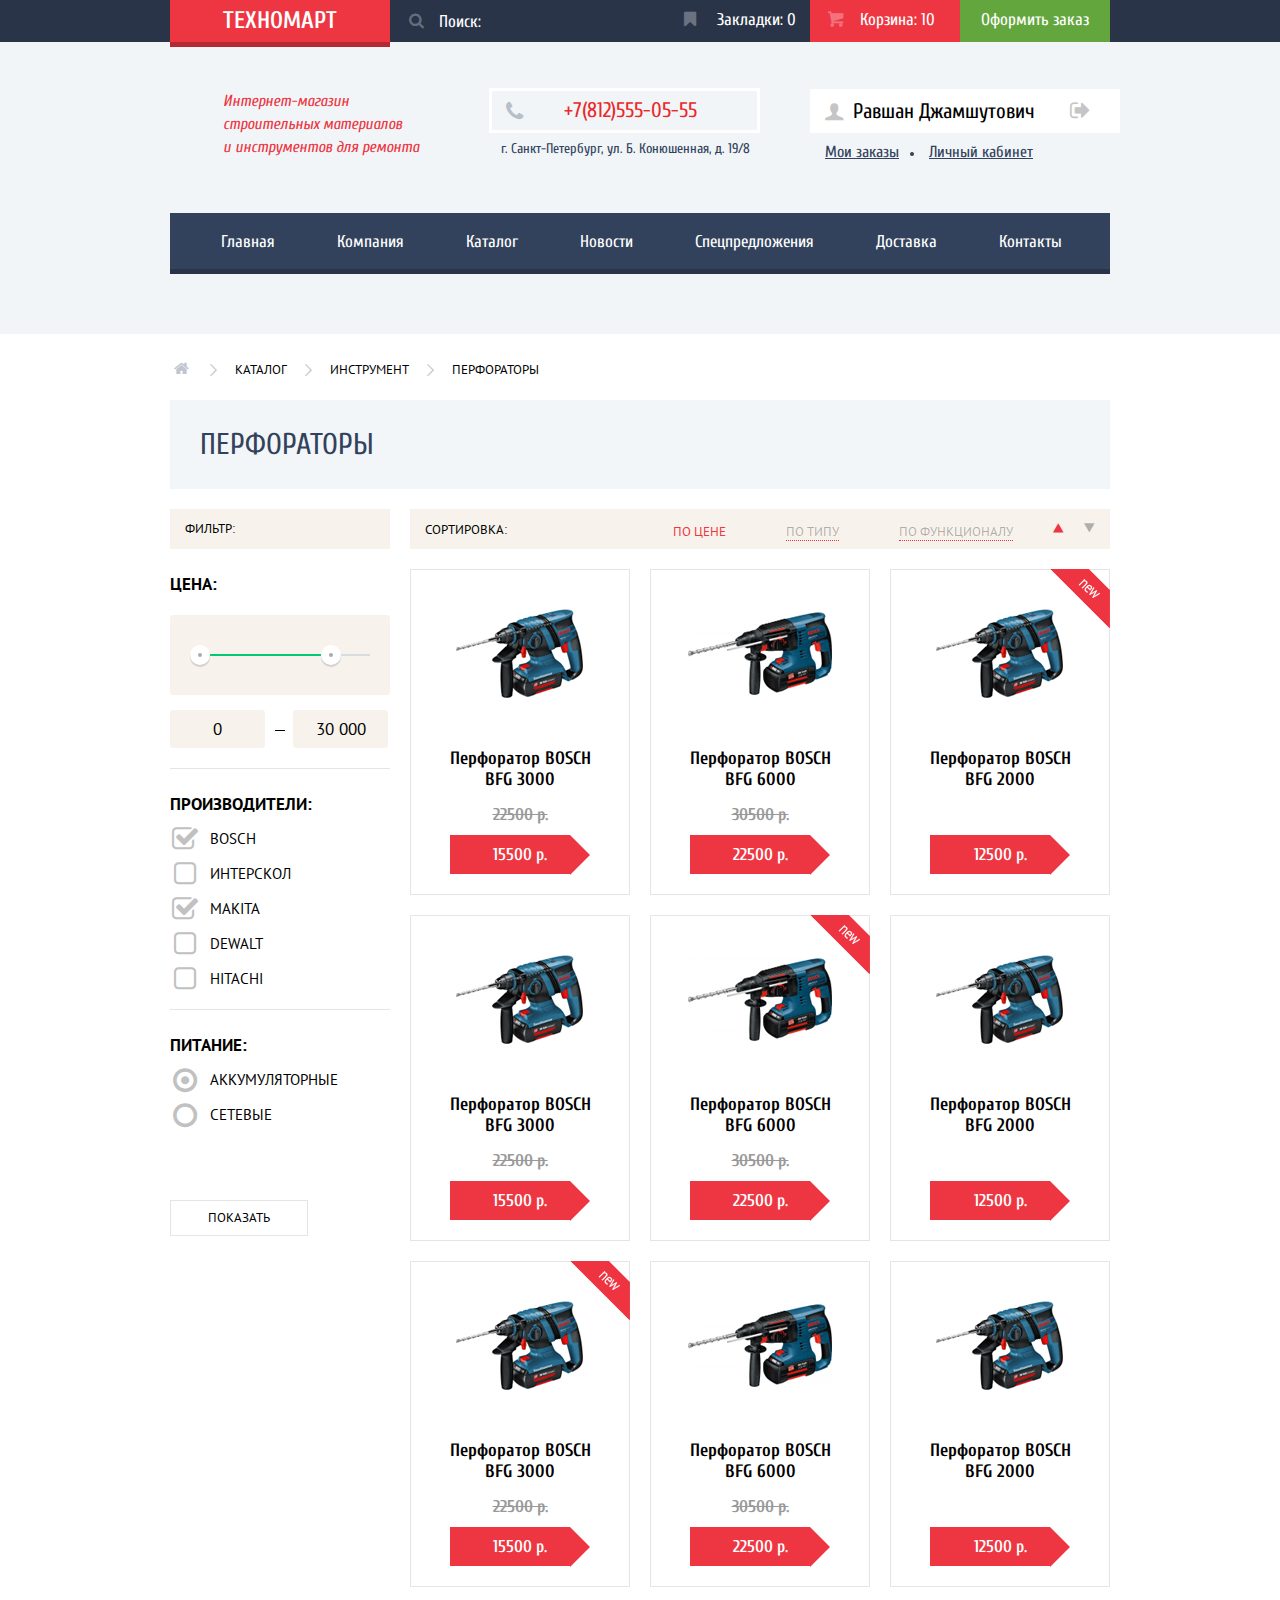
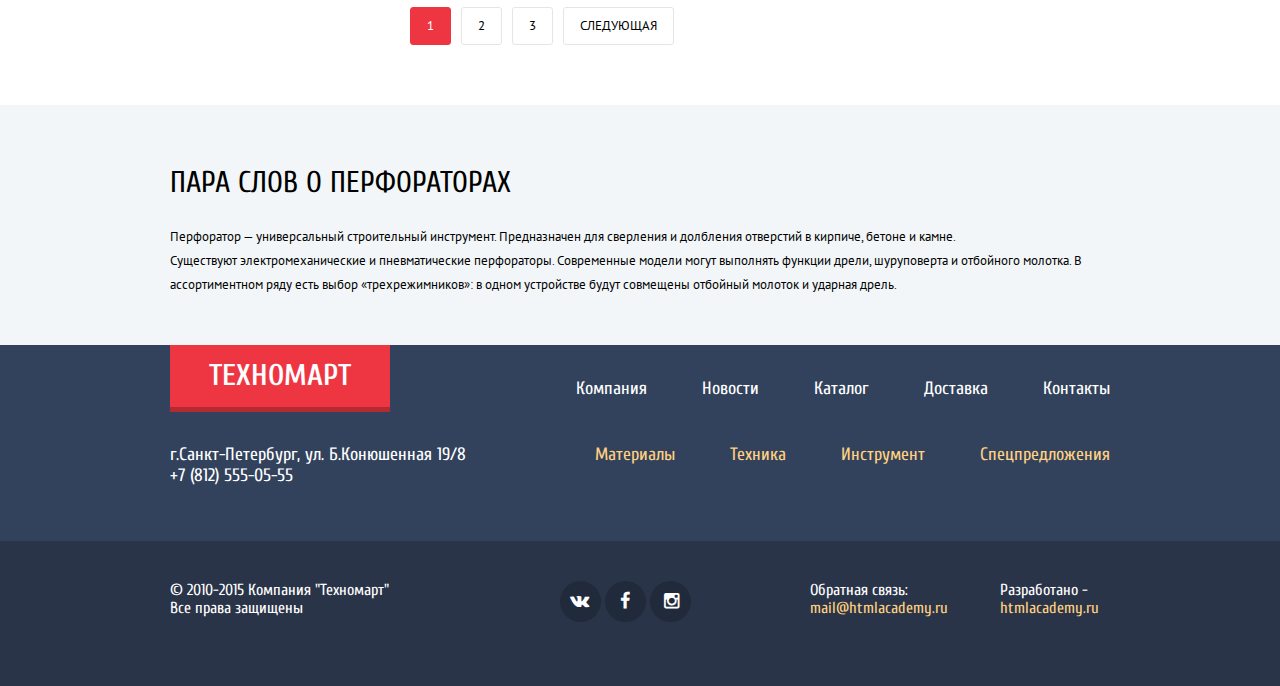
==== commit 94b46cd9: "8-ой раздел Прогрессивное улучшение" ====
--- a/catalog.html
+++ b/catalog.html
@@ -6,8 +6,7 @@
 	<title>Техномарт</title>
 	<meta name="description" content="Интернет-магазин строительных материалов и инструментов для ремонта">
 	<link rel="stylesheet" href="css/normalize.css">
-	<link rel="stylesheet" href="css/style.css">
-	<link rel="stylesheet" href="css/symbols-technomart.css">
+	<link rel="stylesheet" href="css/style.min.css">
 	<link href='http://fonts.googleapis.com/css?family=Cuprum:400,400italic,700&subset=cyrillic,latin' rel='stylesheet' type='text/css'>
 	<link href='https://fonts.googleapis.com/css?family=PT+Sans:400,700&subset=latin,cyrillic' rel='stylesheet' type='text/css'>
 	
@@ -351,7 +350,8 @@
 			</div>
 		</div>
 	</footer>
-	<script src="js/jquery.js"></script>
+	<script src="js/jquery.min.js"></script>
+	<script src="js/script.min.js"></script>
 </body>
 
 </html>--- a/css/style.min.css
+++ b/css/style.min.css
@@ -0,0 +1 @@
+@charset "UTF-8";.btn-user,.red-btn,a{text-decoration:none}.logo,.popular-title,.promo-description,.red-btn,.slide-title{text-transform:uppercase}.bottom-header,.range-controls,.slide{overflow:hidden}.service-menu,li{list-style:none}body{font-family:Cuprum,Arial,sans-serif;font-size:17px;padding:0;margin:0;min-width:960px}.container-center{width:940px;margin:0 auto;padding:0 10px}.clearfix:after,.container-center:after{content:'';display:table;clear:both}.red-btn{background-color:#ee3643;font-size:14px;color:#fff;border-radius:3px}.main-header{background:#f1f5f7;margin-bottom:24px}.top-header{height:42px;margin-bottom:0;background-color:#293449}.top-header-left{position:relative;float:left;width:490px;font-size:0}.top-header-right{float:right;width:450px;font-size:0;text-align:right}.logo{display:inline-block;width:220px;height:42px;font-size:24px;text-align:center;line-height:42px;font-weight:600;background-color:#ee3643;border-bottom:5px solid #b52933;color:#fff}.logo:hover{background-color:#ca2c37;border-bottom:5px solid #9a212a;color:#fff}.logo:active{background-color:#ba2732;border-bottom:5px solid #8e1e26}.top-header-search{display:inline-block;position:relative}.header-search{position:absolute;width:230px;height:42px;padding:0 0 0 49px;font-family:Cuprum,Arial,sans-serif;font-size:17px;background:#293449;border:0;outline:0}.header-search::-webkit-input-placeholder{color:#fff}.header-search:-moz-placeholder{color:#fff}.header-search+label:before{position:absolute;display:inline-block;left:235px;top:12px;font-size:16px;line-height:17px;color:rgba(255,255,255,.3)}.header-search:focus,.header-search:focus:hover{border:0;outline:0;background:#fff;color:#000}.header-search:focus+label:before,.header-search:hover+label:before{color:rgba(255,255,255,1)}.header-search:focus+label:before,.header-search:focus:hover+label:before{color:#ee3643}.top-header-bookmarks,.top-header-cart{display:inline-block;width:150px;color:#fff;font-size:17px;line-height:40px;height:42px;text-align:left}.top-header-bookmarks:before,.top-header-cart:before{font-family:symbols-technomart;font-size:17px;padding-left:18px;line-height:18px;opacity:.3}.top-header-bookmarks:before{content:'\1f516';padding-right:11px}.top-header-cart:before{content:'\62';padding-right:13px}.top-header-bookmarks:hover:before,.top-header-cart:hover:before{opacity:1}.top-header-bookmarks:active,.top-header-cart:active{background:#161d29;color:rgba(255,255,255,.6)}.top-header-bookmarks:active:before,.top-header-cart:active:before{opacity:.5}.user-menu-item:active,.user:active{opacity:.3}.header-search:hover,.top-header-bookmarks:hover,.top-header-cart:hover{background:#212a3a}.cart-count{background:#ee3643}.top-header-checkout{display:inline-block;width:150px;background:#63a63e;color:#fff;font-size:17px;line-height:40px;height:42px;text-align:center}.top-header-checkout:hover{background:#5fbb2d}.top-header-checkout:active{background:#518534;color:rgba(255,255,255,.51)}.bottom-header-about{float:left;width:246px;margin:43px 10px 41px 53px;color:#ee3643;font-size:16px;line-height:23px;font-style:italic}.bottom-header-contacts{float:left;width:273px;margin:41px 10px}.main-header-user{float:right;width:300px;margin:42px 0;text-align:right}.main-header-phone{position:relative;width:193px;border:3px solid #fff;font-size:21px;line-height:39px;color:#e9292a;text-align:left;padding-left:72px;margin-bottom:7px}.main-header-adress{font-size:14px;color:#32425c;text-align:center}.icon-phone,.user,.user-menu{text-align:left}.main-header-phone:before{content:'\1f4de';position:absolute;left:14px;top:11px;font-family:symbols-technomart;font-size:22px;line-height:18px;color:#b7bfc8}.btn-user,.user-menu-item{position:relative;display:inline-block}.icon-phone{font-size:22px;color:#b7bfc8}.btn-user{padding:0 24px;background-color:#fff;color:#000;font-size:21px;line-height:45px}.btn-user:hover{color:#ee3643}.btn-user:active{color:rgba(0,0,0,.3)}.btn-user-login{margin:0;padding:0 31px 0 0}.btn-user-login:before{content:'\2386';padding-left:15px;padding-right:14px;font-family:symbols-technomart;font-size:22px;line-height:18px;color:#b7bfc8}.btn-user-login:hover:before{color:#32425c}.btn-user-login:active:before{color:#b7bfc8}.user a:before,.user:before{font-family:symbols-technomart;line-height:18px;color:#c5c5c5}.user{width:300px;background:#fff;padding:10px 10px 10px 0;font-size:21px}.user:before{content:'\1f468';padding-left:15px;padding-right:5px;font-size:18px}.user a:before{content:'\241b';padding-left:30px;font-size:22px}.user a:hover:before,.user:hover:before{color:#32425c}.user a:active:before,.user:active:before{color:#c5c5c5}.user-menu{font-size:0}.user-menu-item{padding:10px 15px;font-size:16px;text-decoration:underline;color:#32425c}.user-menu-item:first-of-type:after{position:absolute;content:"";width:4px;height:4px;top:50%;right:0;background:#32425c;border-radius:50%}.user-menu-item:hover{color:#ee3839}.user-menu-item:active:after{opacity:1}.bottom-header-menu ul{display:block;list-style:none;padding:0;margin:0 0 60px;min-height:55px;background:#32425c;border-bottom:5px solid #293449;font-size:0;text-align:center}.bottom-header-menu li{display:inline-block;line-height:55px;vertical-align:middle;font-size:17px}.bottom-header-menu a{display:block;padding:1px 30px 0 32px;text-decoration:none;color:#fff}.bottom-header-menu li:hover{background:#293449}.bottom-header-menu li:active{background:#1d2739}.bottom-header-menu li:active a{opacity:.5}.promo{font-size:0;color:#fff;margin-bottom:35px;margin-top:58px}.promo-item{display:inline-block;position:relative;margin-bottom:20px;width:300px;height:122px}.promo-title{font-size:24px;font-weight:600;padding:21px 22px}.promo-description{display:inline-block;width:135px;height:37px;text-align:center;position:absolute;bottom:22px;left:25px;font-size:14px;line-height:38px;color:#fff;background:rgba(0,0,0,.1);border-radius:2px}.arrow-controls label:nth-child(1):before,.arrow-controls label:nth-child(2):before{cursor:pointer;font-family:symbols-technomart;font-size:42px;color:#fff}.promo-description:hover{background:rgba(0,0,0,.2)}.promo-description:active{background:rgba(0,0,0,.3)}.promo-material{background:url(../img/promo-material.png) 213px center no-repeat #f6b22d;margin-right:20px}.promo-tool{background:url(../img/promo-tools.png) 197px center no-repeat #4aafde;margin-right:20px}.promo-technics{background:url(../img/promo-tech.png) 191px center no-repeat #cc79d1;margin-bottom:21px}.promo-discount{background:url(../img/promo-sale.png) 196px center no-repeat #85d179;margin-left:20px;margin-bottom:21px}.promo-shipping{background:url(../img/promo-shipping.png) 191px center no-repeat #f6b22d;margin-left:20px}.slider{position:relative;width:620px;height:266px;float:left;background:#b5b5b5}.slider input[type=radio]{position:absolute;opacity:0}.slider-controls{position:absolute;bottom:25px;left:50%;width:200px;height:10px;margin-left:-100px;text-align:center;z-index:100}.slider-controls label{display:inline-block;width:6px;height:6px;margin:0 3px;background:#fff;border:2px solid #fff;border-radius:50%;cursor:pointer}#btn-1:checked~.slider-controls label[for=btn-1],#btn-2:checked~.slider-controls label[for=btn-2]{background:#ef414d}.arrow-controls{position:absolute;top:45%;width:620px;height:42px;text-align:center;z-index:100}.slide,.slide-title{position:absolute;top:0}.arrow-controls label:nth-child(1):before{position:absolute;left:25px;content:'\3c'}.arrow-controls label:nth-child(2):before{position:absolute;right:25px;content:'\3e'}.slide{left:0;width:100%;height:100%;display:none}.slide-title{left:0;font-size:36px;line-height:40px;padding:23px 0 0 25px}.slide-text{position:absolute;top:70px;left:0;font-size:18px;padding-left:25px}.slide-btn{position:absolute;bottom:20px;margin-left:25px;padding:10px 45px;line-height:15px}.slide:nth-child(1),.slide:nth-child(2){width:620px;height:266px}#btn-1:checked~.slides .slide:nth-child(1),#btn-2:checked~.slides .slide:nth-child(2){display:block}.popular-header{background-color:#f7f3ec;padding:27px 28px;margin-bottom:20px}.popular-title{float:left;width:600px;font-size:30px;color:#32425c;font-weight:400;margin:0;padding:0}.popular-btn{float:right;margin-right:-3px;padding:10px 54px}.popular-view{font-size:0}.catalog-items{float:right;width:700px;font-size:0}.catalog-item,.popular-brands-item,.popular-catalog-item{position:relative;display:inline-block;width:218px;font-size:18px;font-weight:600;min-height:143px;text-align:center;vertical-align:top;border:1px solid #e5e5e5;background:#fff;margin-right:20px;margin-bottom:20px}.popular-brands-item:hover{-webkit-box-shadow:0 10px 25px 0 rgba(41,52,73,.5);-moz-box-shadow:0 10px 25px 0 rgba(41,52,73,.5);box-shadow:0 10px 25px 0 rgba(41,52,73,.5)}.popular-brands-item:active{-webkit-box-shadow:0 4px 10px 0 rgba(41,52,73,.5);-moz-box-shadow:0 4px 10px 0 rgba(41,52,73,.5);box-shadow:0 4px 10px 0 rgba(41,52,73,.5);opacity:.3}.catalog-item:nth-child(3n+3),.popular-brands-item:nth-child(4n),.popular-catalog-item:nth-child(4n){margin-right:0}.catalog-item:hover,.popular-catalog-item:hover{-webkit-box-shadow:0 10px 25px 0 rgba(41,52,73,.5);-moz-box-shadow:0 10px 25px 0 rgba(41,52,73,.5);box-shadow:0 10px 25px 0 rgba(41,52,73,.5)}.catalog-item-image{width:218px;height:168px;margin-bottom:10px;text-align:center;overflow:hidden}.catalog-item-image img{width:100%}.catalog-item-brand,.catalog-item-model{font-size:18px;font-weight:700;padding:0 25px}.catalog-item-model{margin-bottom:15px}.catalog-item-old-price{font-size:17px;min-height:20px;font-weight:700;margin:10px 0;color:#999;text-decoration:line-through}.catalog-item-price{position:relative;display:block;font-size:17px;width:80px;margin:0 auto 20px;padding:10px 30px;background-color:#ee3643;color:#fff}.catalog-item-price:after{content:'';position:absolute;top:0;right:-20px;width:0;height:0;border:20px solid #fff;border-left-color:#ee3643}.catalog-actions{position:absolute;top:0;left:0;width:218px;height:88px;padding:40px 0;z-index:10;background:rgba(255,255,255,.9)}.catalog-bookmark,.catalog-buy{font-family:Cuprum,Arial,sans-serif;font-size:14px;display:block;width:135px;margin:0 auto 7px;padding:10px 0;border-radius:3px;text-decoration:none;text-transform:uppercase;color:#fff;background:#63a63e}.catalog-buy{position:relative;-moz-box-shadow:inset 0 -3px 0 #367315;-webkit-box-shadow:inset 0 -3px 0 #367315;box-shadow:inset 0 -3px 0 #367315}.catalog-buy:hover{background:#5fbb2d}.catalog-buy:active{background:#518534;-webkit-box-shadow:inset 0 -3px 0 #518534;-moz-box-shadow:inset 0 -3px 0 #518534;box-shadow:inset 0 -3px 0 #518534}.catalog-buy:before{content:'\62';position:absolute;left:12px;top:10px;text-transform:none;font-family:symbols-technomart;display:inline-block;width:20px;opacity:.3}.about-title,.breadcrumbs li,.catalog-title,.credit-btn,.filter,.pagination a,.service-menu-title{text-transform:uppercase}.catalog-buy:hover:before{opacity:1}.catalog-bookmark{width:129px;padding:7px 0;color:#32425c;border:3px solid #63a63e;background:#fff}.catalog-bookmark:hover{border:3px solid #32425c}.catalog-bookmark:active{opacity:.3}.catalog-actions{display:none}.catalog-item:hover .catalog-actions,.popular-catalog-item:hover .catalog-actions{display:block}.catalog-item:hover .catalog-item-image,.popular-catalog-item:hover .catalog-item-image{opacity:0}.new:before,.promo-new:before{position:absolute;top:-1px;right:-1px;z-index:10;width:60px;height:60px;content:'';background:url(../img/flag.png) no-repeat}.promo-new:before{top:0;right:0}.catalog-title{font-size:30px;line-height:35px;padding:27px 30px;font-weight:400;background-color:#f2f6f8;color:#32425c}.breadcrumbs{font-size:0;margin:0;padding:0}.breadcrumbs li{display:inline-block;margin-right:18px;font-size:13px;line-height:20px;font-family:"PT Sans",Arial,sans-serif}.breadcrumbs a{color:#000}a.icon-home{font-size:16px;line-height:20px;color:#c1c6ce}.breadcrumbs a:after{margin-left:18px;content:'\3e';font-family:symbols-technomart;font-size:14px;line-height:20px;display:inline-block;text-align:center;vertical-align:bottom;color:#c1c6ce}.catalog-sort,.filter-title{font-size:13px;font-family:"PT Sans",Arial,sans-serif;text-transform:uppercase;color:#000;background-color:#f7f3ec;padding:10px 15px;margin-bottom:20px}.catalog-sort{padding:9px 15px}.catalog-sort-title{float:left;padding-top:3px}.catalog-sort-type{display:inline-block;float:right;width:550px;font-size:0;text-align:right}.catalog-sort-type a{margin-right:60px;color:rgba(0,0,0,.3);font-size:13px;text-decoration:none;border-bottom:1px dotted #ee3643}.down-dir:before,.up-dir:before{line-height:20px;font-family:symbols-technomart;font-size:23px}.catalog-sort-type a:hover{color:#000;border-bottom:1px solid #ee3643}.catalog-sort-type a.active,.catalog-sort-type a:active{border:0;color:#ee3643}.catalog-sort-type a:nth-child(3){margin:0 40px 0 0}.dir a,.dir a:active,.dir a:hover{margin:0;border:0}.up-dir:before{content:'\25b2'}.down-dir:before{content:'\25bc';border:0;margin-left:20px}.filter,.price-controls input{font-family:"PT Sans",Arial,sans-serif}.down-dir:hover:before,.up-dir:hover:before{color:#000;border:0}.down-dir:active:before,.up-dir:active:before{color:#ee3643;border:0}.filter{float:left;width:220px;font-size:15px;line-height:20px;margin-right:20px}.filter hr{border:none;height:1px;width:220px;background:#e5e5e5;margin:20px 0}.filter-block-title{font-size:17px;color:#000;font-weight:700;line-height:1.2;text-align:left;margin-top:25px}.filter-range{width:220px;margin:20px auto}.range-controls{position:relative;height:41px;margin-bottom:15px;padding:39px 20px 0;background:#f7f3ec;border-radius:3px}.range-controls .scale{height:2px;background:#d7dcde}.range-controls .bar{height:2px;width:151px;background:#00ca74}.range-controls .toggle{position:absolute;top:30px;left:0;width:4px;height:4px;border-radius:50%;border:8px solid #fff;background:#ababab;-webkit-box-shadow:0 2px 1px #cfcfcf;-moz-box-shadow:0 2px 1px #cfcfcf;box-shadow:0 2px 1px #cfcfcf;cursor:pointer}.range-controls .min-toggle{left:20px}.range-controls .max-toggle{left:151px}.price-controls{position:relative;font-size:0}.price-controls label{font-size:17px;display:inline-block;width:40%}.price-controls .dash{display:inline-block;position:absolute;top:20px;left:100px;z-index:10;width:10px;height:1px;margin:0 5px;background:#000}.max-price{margin-left:35px}.price-controls input{font-size:17px;width:95px;padding:8px 0;text-align:center;border:none;outline:0;background:#f7f3ec;border-radius:3px}.filter-block input[type=checkbox],.filter-block input[type=radio]{display:none}.filter-block label{cursor:pointer}.filter-block input[type=checkbox]+label:before{content:'\2610';font-family:symbols-technomart;font-size:28px;line-height:20px;width:30px;display:inline-block;margin-right:10px;text-align:center;vertical-align:bottom;color:#c1c1c1}.filter-block input[type=checkbox]:hover+label:before,.filter-block input[type=radio]:hover+label:before{color:#b5b5b5}.filter-block input[type=checkbox]:checked+label:before,.filter-block input[type=radio]+label:before,.filter-block input[type=radio]:checked+label:before{text-align:center;margin-right:10px;font-family:symbols-technomart;font-size:28px;line-height:20px;vertical-align:bottom;color:#c1c1c1}.filter-block input[type=checkbox]:disabled+label:before,.filter-block input[type=radio]:disabled+label:before{opacity:.3}.filter-block input[type=checkbox]:disabled+label,.filter-block input[type=radio]:disabled+label{opacity:.4}.filter-block input[type=checkbox]:checked+label:before{content:'\2611';display:inline-block}.filter-block input[type=radio]+label:before{content:'\25cb';width:30px;display:inline-block}.filter-block input[type=radio]:checked+label:before{content:'\25cf';display:inline-block}.filter-btn,.pagination a{display:inline-block;border:1px solid #e5e5e5;color:#000}.about-category p,.pagination a{font-family:"PT Sans",Arial,sans-serif;font-size:13px}.filter-btn{font-size:13px;line-height:18px;padding:8px 37px;margin-top:60px}.pagination{margin-bottom:60px;margin-top:0}.pagination a{margin-right:10px;padding:10px 16px;border-radius:3px;line-height:16px}.pagination a:hover{border:1px solid #bdc6ca}.pagination a.active,.pagination a:active{border:1px solid #ee3643}.pagination a.active{color:#fff;background:#ee3643}.about-category,.service{background-color:#f2f6f8}.about-category{padding:35px 0}.about-category p{line-height:24px}.about-title{font-family:Cuprum,Arial,sans-serif;font-weight:400;font-size:30px}.information-company p,.information-contacts p,.service-description{font-family:"PT Sans",Arial,sans-serif}.service{margin-bottom:60px;padding-bottom:60px}.service-title{padding-top:60px;font-size:30px}.service-description{margin-bottom:75px;font-size:13px;line-height:24px}.service-menu{position:relative;float:left;width:240px;padding:0;margin:0}.service-menu:after{content:"";position:absolute;width:10px;height:280px;top:-30px;right:0;background:url(../img/separator.png) 100% 0 no-repeat;z-index:10}.service-menu li{padding:20px;font-size:21px;font-weight:700;background:#32425c;border-bottom:1px solid #293449;border-top:1px solid #405069;color:#fff;cursor:pointer}.service-menu li:hover{background:#293449;color:#fff}li.service-menu-active,li.service-menu-active:hover{color:#32425c;background:#fff;border:none}.service-menu-info{display:none;width:600px;min-height:266px;float:left;padding-left:80px}.credit-btn,.show-service-menu-info{display:block}.service-menu-title{font-size:36px;color:#32425c}.shipping{background:url(../img/shipping.png) 100% 30px no-repeat}.guarantee{background:url(../img/guarantee.png) 100% 30px no-repeat}.credit{background:url(../img/credit.png) 100% 30px no-repeat}.credit-btn{width:200px;padding:10px 0;font-size:14px;line-height:18px;text-align:center;margin-top:20px}.contacts-btn,.contacts-map,.social-btn{display:inline-block}.information{padding-bottom:86px}.information-company{float:left;width:600px;min-height:350px}.information-company p,.information-contacts p{margin-bottom:30px;font-size:13px;line-height:24px}ul.information-shipping{margin:0 0 35px;padding:0}ul.information-shipping li{position:relative;padding-left:40px;margin-bottom:16px;font-size:18px;line-height:20px}ul.information-shipping li:before{content:'';position:absolute;top:10px;left:0;height:2px;width:25px;background:#fb565a}.information-btn{padding:10px 40px}.information-contacts{float:right;width:300px}.contacts-map{width:300px;height:162px;margin-bottom:35px}.contacts-btn{text-align:center;width:300px;line-height:18px;padding:10px 0}.footer-logo{height:62px;font-size:30px;line-height:62px;margin-bottom:32px}.main-footer{background-color:#32425c;font-size:18px;min-height:190px}.bottom-footer{background-color:#293449;font-size:16px;min-height:105px;padding-top:40px}.footer-left-column{width:300px;float:left}.footer-right-column{width:600px;float:right;margin-top:15px;margin-bottom:7px}.footer-contacts{color:#fff;margin-bottom:55px}ul.footer-links,ul.footer-menu{text-align:right}ul.footer-menu{margin-bottom:45px}.footer-links li,.footer-menu li{display:inline-block;margin-right:50px}.footer-links li:last-of-type,.footer-menu li:last-of-type{margin-right:0}.footer-menu a{color:#fff}.footer-links a{color:#ffd180}.footer-links a:hover,.footer-menu a:hover{text-decoration:underline}.footer-links a:active,.footer-menu a:active{text-decoration:none;opacity:.5}.bottom-footer-copyright{float:left;width:230px;color:#fff;margin-right:160px}.bottom-footer-social{position:relative;float:left;width:135px;margin-right:115px}.social-btn{width:41px;height:41px;background-color:#212a3a;border-radius:50%;font-size:18px;color:#fff}.social-btn:active,.social-btn:hover{background-color:#ee3643}.facebook:before,.instagramm:before,.vk:before{position:absolute;top:15px;font-family:symbols-technomart;font-size:18px;line-height:10px}.vk:before{left:10px;content:'\76'}.facebook:before{right:65px;content:'\66'}.instagramm:before{right:16px;content:'\1f4f7'}.bottom-footer-creator,.bottom-footer-mail{float:left;color:#fff}.bottom-footer-creator a,.bottom-footer-mail a{color:#ffd180}.bottom-footer-creator a:hover,.bottom-footer-mail a:hover{text-decoration:underline}.bottom-footer-creator a:active,.bottom-footer-mail a:active{text-decoration:none;color:#ee3643}.bottom-footer-mail{width:140px;margin-right:50px}.bottom-footer-creator{width:105px}.contact-form{display:none;position:fixed;bottom:20%;left:25%;width:620px;min-height:400px;background:#fff;border-top:7px solid #ee3643;font-size:0;-webkit-box-shadow:0 20px 40px -10px #000;-moz-box-shadow:0 20px 40px -10px #000;box-shadow:0 20px 40px -10px #000;z-index:200}.contact-form-close{position:absolute;top:10px;right:10px;width:24px;height:24px;font-size:0;cursor:pointer;background:url(../img/close.png) center no-repeat}.contact-form-us{font-size:18px;line-height:18px;margin:50px 75px}.contact-form-us label{display:inline-block;padding:0;margin:0 -5px 20px 0}.contact-form-us label input[type=text]{margin-right:20px}.contact-form-us input[type=text],.contact-form-us input[type=email]{width:186px}.contact-form-us input[type=text],.contact-form-us input[type=email],.contact-form-us textarea{display:block;margin:10px 0 0;padding:10px 15px;outline:0}.contact-form-us input[placeholder],.contact-form-us textarea[placeholder],.contact-form-us::-webkit-input-placeholder{font-family:"PT Sans",Arial,sans-serif;font-size:13px;line-height:18px}.contact-form-us:-moz-placeholder,.contact-form-us:-ms-input-placeholder,.contact-form-us::-moz-placeholder{font-family:"PT Sans",Arial,sans-serif;font-size:13px;line-height:18px}.contact-form-us textarea{width:428px}.form-btn{background:#f1f1f1;padding:35px 80px}.form-btn input[type=submit],.form-btn input[type=reset]{width:220px;padding:12px 10px;margin-right:20px;border-radius:3px;outline:0;border:0}.form-btn input[type=reset]{background:#fff;color:#000;margin-right:0}.modal-content-map{display:none;position:fixed;top:65%;left:50%;width:766px;height:500px;margin-left:-390px;margin-top:-360px;border:7px solid #fff;background:url(../img/big-map.png) #e9e5dc;-webkit-box-shadow:0 30px 50px rgba(0,0,0,.7);-moz-box-shadow:0 30px 50px rgba(0,0,0,.7);box-shadow:0 30px 50px rgba(0,0,0,.7);z-index:200}.open-map{cursor:pointer}.modal-content-close{position:absolute;top:-7px;right:-30px;width:24px;height:24px;font-size:0;cursor:pointer;background:url(../img/close.png) center no-repeat;border:0;outline:0}.contact-form-show,.modal-content-show{display:block}.content-map{width:769px;height:501px;margin:60px auto;border:7px solid #f1f5f7}.contact-form-page{width:640px;margin:0 auto 35px}@font-face{font-family:symbols-technomart;src:url(../font/symbols-technomart.eot?22619757);src:url(../font/symbols-technomart.eot?22619757#iefix) format('embedded-opentype'),url(../font/symbols-technomart.woff?22619757) format('woff'),url(../font/symbols-technomart.ttf?22619757) format('truetype'),url(../font/symbols-technomart.svg?22619757#symbols-technomart) format('svg');font-weight:400;font-style:normal}[class*=" icon-"]:before,[class^=icon-]:before{font-family:symbols-technomart;font-style:normal;font-weight:400;speak:none;display:inline-block;text-decoration:inherit;width:1em;margin-right:.2em;text-align:center;font-variant:normal;text-transform:none;line-height:1em;margin-left:.2em}.icon-left:before{content:'\3c'}.icon-right:before{content:'\3e'}.icon-basket:before{content:'\62'}.icon-facebook:before{content:'\66'}.icon-twitter:before{content:'\74'}.icon-vk:before{content:'\76'}.icon-up:before{content:'\2c4'}.icon-down:before{content:'\2c5'}.icon-left-big:before{content:'\2190'}.icon-right-big:before{content:'\2192'}.icon-login:before{content:'\2386'}.icon-logout:before{content:'\241b'}.icon-up-dir:before{content:'\25b2'}.icon-down-dir:before{content:'\25bc'}.icon-circle:before{content:'\25cb'}.icon-circle-dot:before{content:'\25cf'}.icon-star:before{content:'\2605'}.icon-check-off:before{content:'\2610'}.icon-check-on:before{content:'\2611'}.icon-youtube:before{content:'\f39e'}.icon-home:before{content:'🏠'}.icon-user:before{content:'👨'}.icon-phone:before{content:'📞'}.icon-instagramm:before{content:'📷'}.icon-search:before{content:'🔍'}.icon-bookmark:before{content:'🔖'}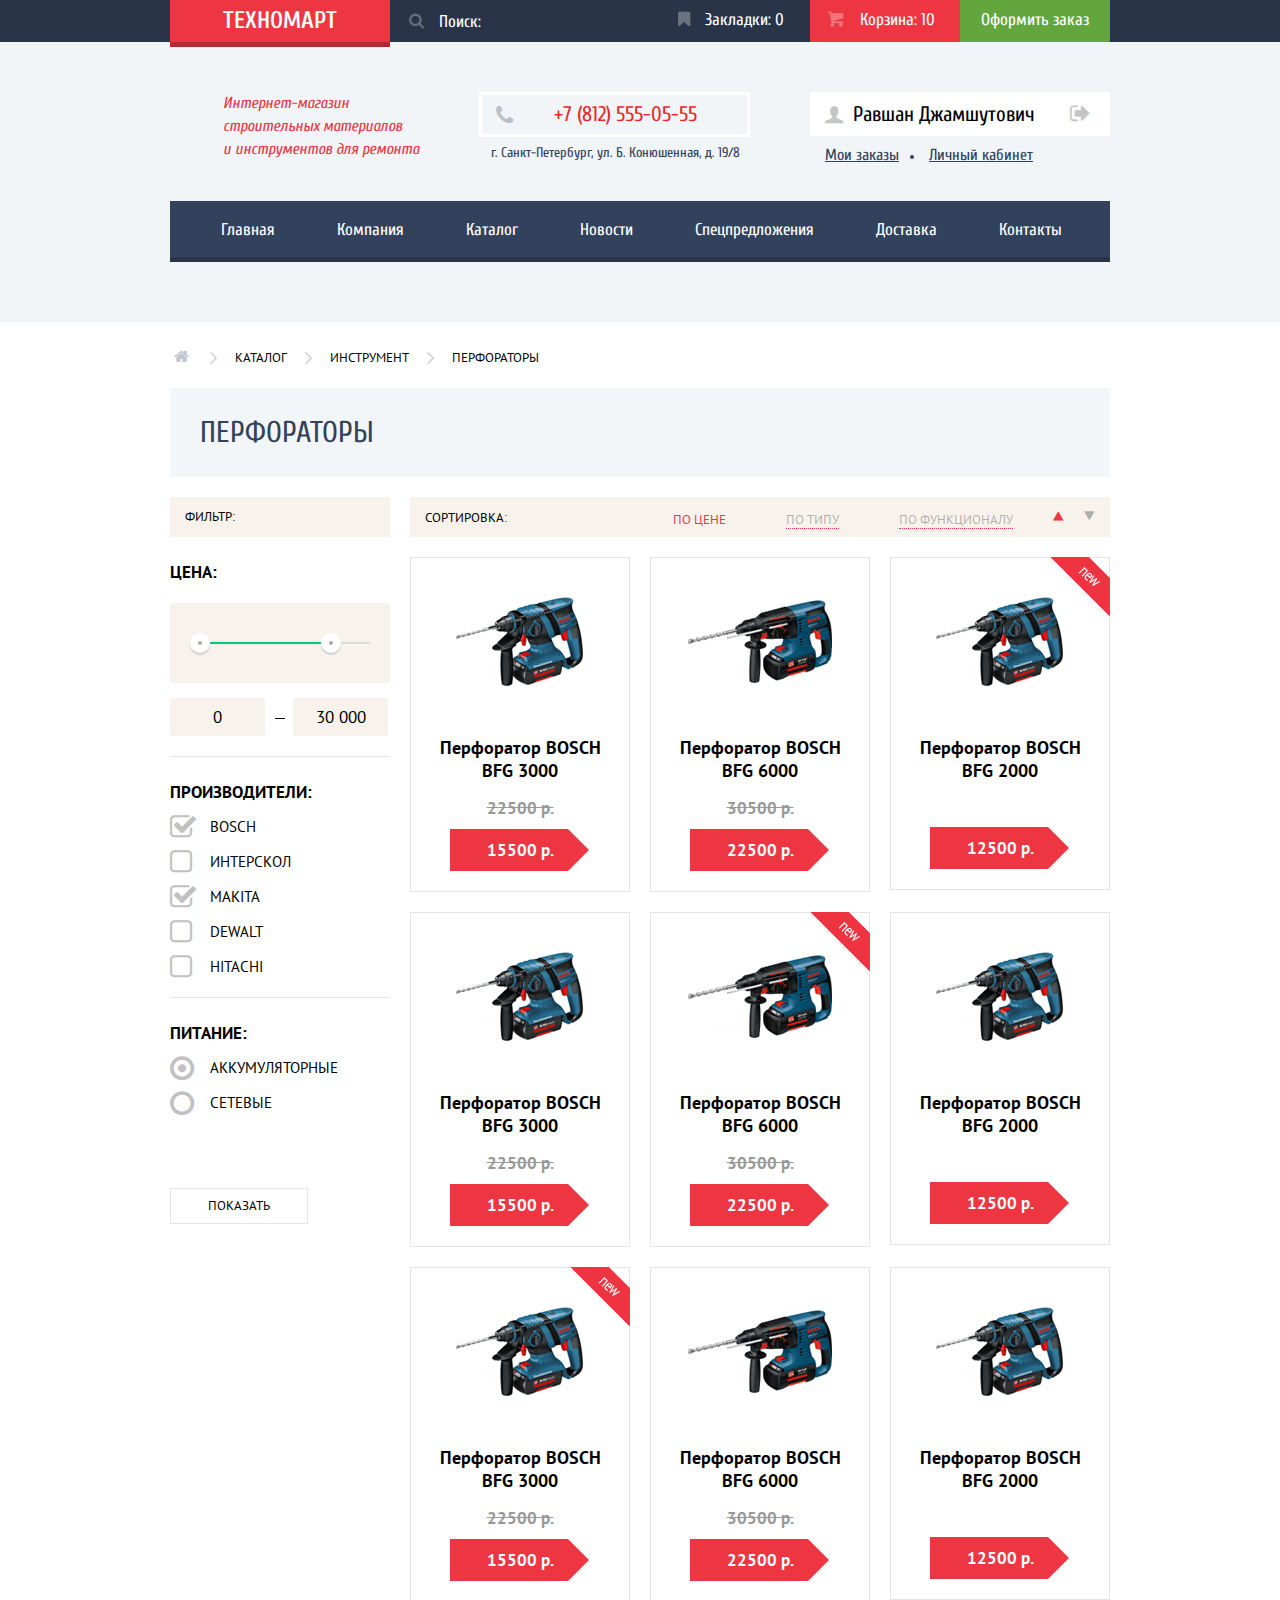
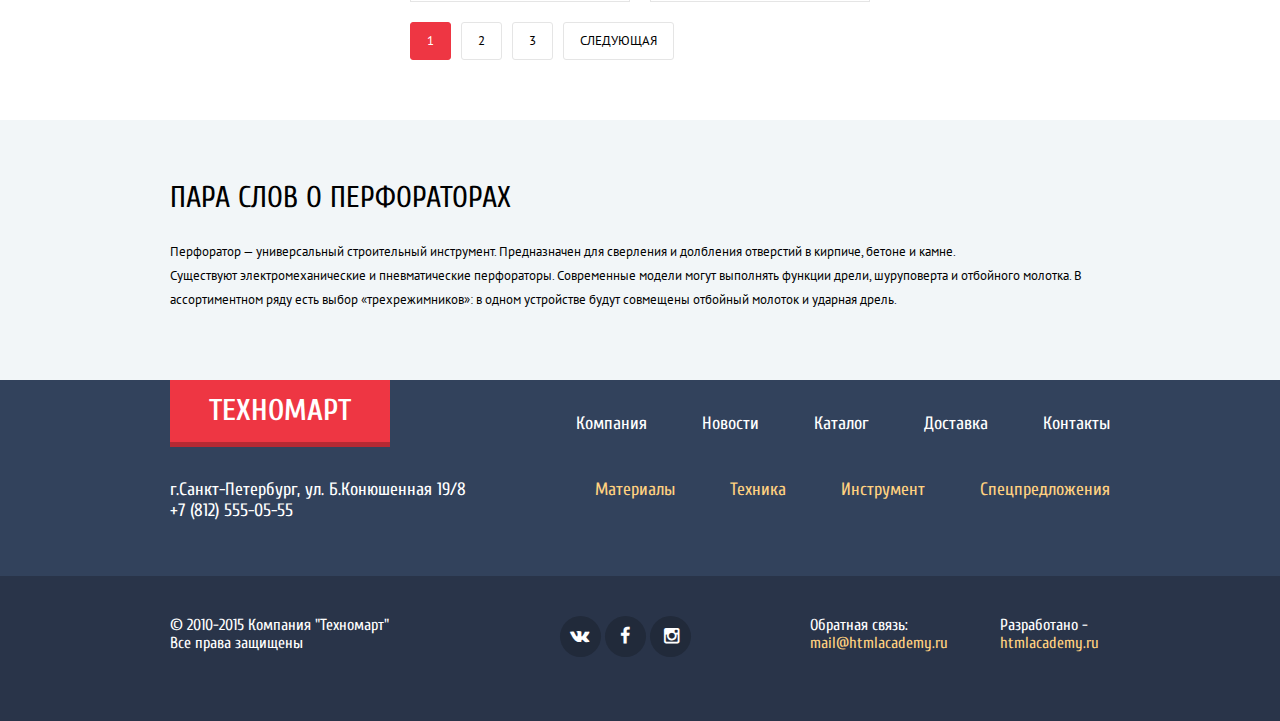
==== commit 4045b2c5: "Исправления после первой попытки" ====
--- a/catalog.html
+++ b/catalog.html
@@ -22,7 +22,7 @@
 						<label for="search" class="icon-search"></label>
 				</div>
 				<div class="top-header-right">
-					<a href="#" class="top-header-bookmarks icon-bookmark"> Закладки: <span class="top-header-count">0</span></a>
+					<a href="#" class="top-header-bookmarks"> Закладки: <span class="top-header-count">0</span></a>
 					<a href="#" class="top-header-cart cart-count"> Корзина: <span class="top-header-count">10</span></a>
 					<a href="#" class="top-header-checkout">Оформить заказ</a>
 				</div>
@@ -37,13 +37,13 @@
 			</div>
 			<div class="bottom-header-contacts">
 				<div class="main-header-phone">
-					 +7(812)555-05-55
+					+7 (812) 555-05-55
 				</div>
 				<div class="main-header-adress">
 					г. Санкт-Петербург, ул. Б. Конюшенная, д. 19/8
 				</div>
 			</div>
-			<div class="main-header-user">
+			<div class="main-header-user user-login">
 					<div class="user">
 						Равшан Джамшутович
 						<a href="#" class="logout"></a>
--- a/css/style.min.css
+++ b/css/style.min.css
@@ -1 +1 @@
-@charset "UTF-8";.btn-user,.red-btn,a{text-decoration:none}.logo,.popular-title,.promo-description,.red-btn,.slide-title{text-transform:uppercase}.bottom-header,.range-controls,.slide{overflow:hidden}.service-menu,li{list-style:none}body{font-family:Cuprum,Arial,sans-serif;font-size:17px;padding:0;margin:0;min-width:960px}.container-center{width:940px;margin:0 auto;padding:0 10px}.clearfix:after,.container-center:after{content:'';display:table;clear:both}.red-btn{background-color:#ee3643;font-size:14px;color:#fff;border-radius:3px}.main-header{background:#f1f5f7;margin-bottom:24px}.top-header{height:42px;margin-bottom:0;background-color:#293449}.top-header-left{position:relative;float:left;width:490px;font-size:0}.top-header-right{float:right;width:450px;font-size:0;text-align:right}.logo{display:inline-block;width:220px;height:42px;font-size:24px;text-align:center;line-height:42px;font-weight:600;background-color:#ee3643;border-bottom:5px solid #b52933;color:#fff}.logo:hover{background-color:#ca2c37;border-bottom:5px solid #9a212a;color:#fff}.logo:active{background-color:#ba2732;border-bottom:5px solid #8e1e26}.top-header-search{display:inline-block;position:relative}.header-search{position:absolute;width:230px;height:42px;padding:0 0 0 49px;font-family:Cuprum,Arial,sans-serif;font-size:17px;background:#293449;border:0;outline:0}.header-search::-webkit-input-placeholder{color:#fff}.header-search:-moz-placeholder{color:#fff}.header-search+label:before{position:absolute;display:inline-block;left:235px;top:12px;font-size:16px;line-height:17px;color:rgba(255,255,255,.3)}.header-search:focus,.header-search:focus:hover{border:0;outline:0;background:#fff;color:#000}.header-search:focus+label:before,.header-search:hover+label:before{color:rgba(255,255,255,1)}.header-search:focus+label:before,.header-search:focus:hover+label:before{color:#ee3643}.top-header-bookmarks,.top-header-cart{display:inline-block;width:150px;color:#fff;font-size:17px;line-height:40px;height:42px;text-align:left}.top-header-bookmarks:before,.top-header-cart:before{font-family:symbols-technomart;font-size:17px;padding-left:18px;line-height:18px;opacity:.3}.top-header-bookmarks:before{content:'\1f516';padding-right:11px}.top-header-cart:before{content:'\62';padding-right:13px}.top-header-bookmarks:hover:before,.top-header-cart:hover:before{opacity:1}.top-header-bookmarks:active,.top-header-cart:active{background:#161d29;color:rgba(255,255,255,.6)}.top-header-bookmarks:active:before,.top-header-cart:active:before{opacity:.5}.user-menu-item:active,.user:active{opacity:.3}.header-search:hover,.top-header-bookmarks:hover,.top-header-cart:hover{background:#212a3a}.cart-count{background:#ee3643}.top-header-checkout{display:inline-block;width:150px;background:#63a63e;color:#fff;font-size:17px;line-height:40px;height:42px;text-align:center}.top-header-checkout:hover{background:#5fbb2d}.top-header-checkout:active{background:#518534;color:rgba(255,255,255,.51)}.bottom-header-about{float:left;width:246px;margin:43px 10px 41px 53px;color:#ee3643;font-size:16px;line-height:23px;font-style:italic}.bottom-header-contacts{float:left;width:273px;margin:41px 10px}.main-header-user{float:right;width:300px;margin:42px 0;text-align:right}.main-header-phone{position:relative;width:193px;border:3px solid #fff;font-size:21px;line-height:39px;color:#e9292a;text-align:left;padding-left:72px;margin-bottom:7px}.main-header-adress{font-size:14px;color:#32425c;text-align:center}.icon-phone,.user,.user-menu{text-align:left}.main-header-phone:before{content:'\1f4de';position:absolute;left:14px;top:11px;font-family:symbols-technomart;font-size:22px;line-height:18px;color:#b7bfc8}.btn-user,.user-menu-item{position:relative;display:inline-block}.icon-phone{font-size:22px;color:#b7bfc8}.btn-user{padding:0 24px;background-color:#fff;color:#000;font-size:21px;line-height:45px}.btn-user:hover{color:#ee3643}.btn-user:active{color:rgba(0,0,0,.3)}.btn-user-login{margin:0;padding:0 31px 0 0}.btn-user-login:before{content:'\2386';padding-left:15px;padding-right:14px;font-family:symbols-technomart;font-size:22px;line-height:18px;color:#b7bfc8}.btn-user-login:hover:before{color:#32425c}.btn-user-login:active:before{color:#b7bfc8}.user a:before,.user:before{font-family:symbols-technomart;line-height:18px;color:#c5c5c5}.user{width:300px;background:#fff;padding:10px 10px 10px 0;font-size:21px}.user:before{content:'\1f468';padding-left:15px;padding-right:5px;font-size:18px}.user a:before{content:'\241b';padding-left:30px;font-size:22px}.user a:hover:before,.user:hover:before{color:#32425c}.user a:active:before,.user:active:before{color:#c5c5c5}.user-menu{font-size:0}.user-menu-item{padding:10px 15px;font-size:16px;text-decoration:underline;color:#32425c}.user-menu-item:first-of-type:after{position:absolute;content:"";width:4px;height:4px;top:50%;right:0;background:#32425c;border-radius:50%}.user-menu-item:hover{color:#ee3839}.user-menu-item:active:after{opacity:1}.bottom-header-menu ul{display:block;list-style:none;padding:0;margin:0 0 60px;min-height:55px;background:#32425c;border-bottom:5px solid #293449;font-size:0;text-align:center}.bottom-header-menu li{display:inline-block;line-height:55px;vertical-align:middle;font-size:17px}.bottom-header-menu a{display:block;padding:1px 30px 0 32px;text-decoration:none;color:#fff}.bottom-header-menu li:hover{background:#293449}.bottom-header-menu li:active{background:#1d2739}.bottom-header-menu li:active a{opacity:.5}.promo{font-size:0;color:#fff;margin-bottom:35px;margin-top:58px}.promo-item{display:inline-block;position:relative;margin-bottom:20px;width:300px;height:122px}.promo-title{font-size:24px;font-weight:600;padding:21px 22px}.promo-description{display:inline-block;width:135px;height:37px;text-align:center;position:absolute;bottom:22px;left:25px;font-size:14px;line-height:38px;color:#fff;background:rgba(0,0,0,.1);border-radius:2px}.arrow-controls label:nth-child(1):before,.arrow-controls label:nth-child(2):before{cursor:pointer;font-family:symbols-technomart;font-size:42px;color:#fff}.promo-description:hover{background:rgba(0,0,0,.2)}.promo-description:active{background:rgba(0,0,0,.3)}.promo-material{background:url(../img/promo-material.png) 213px center no-repeat #f6b22d;margin-right:20px}.promo-tool{background:url(../img/promo-tools.png) 197px center no-repeat #4aafde;margin-right:20px}.promo-technics{background:url(../img/promo-tech.png) 191px center no-repeat #cc79d1;margin-bottom:21px}.promo-discount{background:url(../img/promo-sale.png) 196px center no-repeat #85d179;margin-left:20px;margin-bottom:21px}.promo-shipping{background:url(../img/promo-shipping.png) 191px center no-repeat #f6b22d;margin-left:20px}.slider{position:relative;width:620px;height:266px;float:left;background:#b5b5b5}.slider input[type=radio]{position:absolute;opacity:0}.slider-controls{position:absolute;bottom:25px;left:50%;width:200px;height:10px;margin-left:-100px;text-align:center;z-index:100}.slider-controls label{display:inline-block;width:6px;height:6px;margin:0 3px;background:#fff;border:2px solid #fff;border-radius:50%;cursor:pointer}#btn-1:checked~.slider-controls label[for=btn-1],#btn-2:checked~.slider-controls label[for=btn-2]{background:#ef414d}.arrow-controls{position:absolute;top:45%;width:620px;height:42px;text-align:center;z-index:100}.slide,.slide-title{position:absolute;top:0}.arrow-controls label:nth-child(1):before{position:absolute;left:25px;content:'\3c'}.arrow-controls label:nth-child(2):before{position:absolute;right:25px;content:'\3e'}.slide{left:0;width:100%;height:100%;display:none}.slide-title{left:0;font-size:36px;line-height:40px;padding:23px 0 0 25px}.slide-text{position:absolute;top:70px;left:0;font-size:18px;padding-left:25px}.slide-btn{position:absolute;bottom:20px;margin-left:25px;padding:10px 45px;line-height:15px}.slide:nth-child(1),.slide:nth-child(2){width:620px;height:266px}#btn-1:checked~.slides .slide:nth-child(1),#btn-2:checked~.slides .slide:nth-child(2){display:block}.popular-header{background-color:#f7f3ec;padding:27px 28px;margin-bottom:20px}.popular-title{float:left;width:600px;font-size:30px;color:#32425c;font-weight:400;margin:0;padding:0}.popular-btn{float:right;margin-right:-3px;padding:10px 54px}.popular-view{font-size:0}.catalog-items{float:right;width:700px;font-size:0}.catalog-item,.popular-brands-item,.popular-catalog-item{position:relative;display:inline-block;width:218px;font-size:18px;font-weight:600;min-height:143px;text-align:center;vertical-align:top;border:1px solid #e5e5e5;background:#fff;margin-right:20px;margin-bottom:20px}.popular-brands-item:hover{-webkit-box-shadow:0 10px 25px 0 rgba(41,52,73,.5);-moz-box-shadow:0 10px 25px 0 rgba(41,52,73,.5);box-shadow:0 10px 25px 0 rgba(41,52,73,.5)}.popular-brands-item:active{-webkit-box-shadow:0 4px 10px 0 rgba(41,52,73,.5);-moz-box-shadow:0 4px 10px 0 rgba(41,52,73,.5);box-shadow:0 4px 10px 0 rgba(41,52,73,.5);opacity:.3}.catalog-item:nth-child(3n+3),.popular-brands-item:nth-child(4n),.popular-catalog-item:nth-child(4n){margin-right:0}.catalog-item:hover,.popular-catalog-item:hover{-webkit-box-shadow:0 10px 25px 0 rgba(41,52,73,.5);-moz-box-shadow:0 10px 25px 0 rgba(41,52,73,.5);box-shadow:0 10px 25px 0 rgba(41,52,73,.5)}.catalog-item-image{width:218px;height:168px;margin-bottom:10px;text-align:center;overflow:hidden}.catalog-item-image img{width:100%}.catalog-item-brand,.catalog-item-model{font-size:18px;font-weight:700;padding:0 25px}.catalog-item-model{margin-bottom:15px}.catalog-item-old-price{font-size:17px;min-height:20px;font-weight:700;margin:10px 0;color:#999;text-decoration:line-through}.catalog-item-price{position:relative;display:block;font-size:17px;width:80px;margin:0 auto 20px;padding:10px 30px;background-color:#ee3643;color:#fff}.catalog-item-price:after{content:'';position:absolute;top:0;right:-20px;width:0;height:0;border:20px solid #fff;border-left-color:#ee3643}.catalog-actions{position:absolute;top:0;left:0;width:218px;height:88px;padding:40px 0;z-index:10;background:rgba(255,255,255,.9)}.catalog-bookmark,.catalog-buy{font-family:Cuprum,Arial,sans-serif;font-size:14px;display:block;width:135px;margin:0 auto 7px;padding:10px 0;border-radius:3px;text-decoration:none;text-transform:uppercase;color:#fff;background:#63a63e}.catalog-buy{position:relative;-moz-box-shadow:inset 0 -3px 0 #367315;-webkit-box-shadow:inset 0 -3px 0 #367315;box-shadow:inset 0 -3px 0 #367315}.catalog-buy:hover{background:#5fbb2d}.catalog-buy:active{background:#518534;-webkit-box-shadow:inset 0 -3px 0 #518534;-moz-box-shadow:inset 0 -3px 0 #518534;box-shadow:inset 0 -3px 0 #518534}.catalog-buy:before{content:'\62';position:absolute;left:12px;top:10px;text-transform:none;font-family:symbols-technomart;display:inline-block;width:20px;opacity:.3}.about-title,.breadcrumbs li,.catalog-title,.credit-btn,.filter,.pagination a,.service-menu-title{text-transform:uppercase}.catalog-buy:hover:before{opacity:1}.catalog-bookmark{width:129px;padding:7px 0;color:#32425c;border:3px solid #63a63e;background:#fff}.catalog-bookmark:hover{border:3px solid #32425c}.catalog-bookmark:active{opacity:.3}.catalog-actions{display:none}.catalog-item:hover .catalog-actions,.popular-catalog-item:hover .catalog-actions{display:block}.catalog-item:hover .catalog-item-image,.popular-catalog-item:hover .catalog-item-image{opacity:0}.new:before,.promo-new:before{position:absolute;top:-1px;right:-1px;z-index:10;width:60px;height:60px;content:'';background:url(../img/flag.png) no-repeat}.promo-new:before{top:0;right:0}.catalog-title{font-size:30px;line-height:35px;padding:27px 30px;font-weight:400;background-color:#f2f6f8;color:#32425c}.breadcrumbs{font-size:0;margin:0;padding:0}.breadcrumbs li{display:inline-block;margin-right:18px;font-size:13px;line-height:20px;font-family:"PT Sans",Arial,sans-serif}.breadcrumbs a{color:#000}a.icon-home{font-size:16px;line-height:20px;color:#c1c6ce}.breadcrumbs a:after{margin-left:18px;content:'\3e';font-family:symbols-technomart;font-size:14px;line-height:20px;display:inline-block;text-align:center;vertical-align:bottom;color:#c1c6ce}.catalog-sort,.filter-title{font-size:13px;font-family:"PT Sans",Arial,sans-serif;text-transform:uppercase;color:#000;background-color:#f7f3ec;padding:10px 15px;margin-bottom:20px}.catalog-sort{padding:9px 15px}.catalog-sort-title{float:left;padding-top:3px}.catalog-sort-type{display:inline-block;float:right;width:550px;font-size:0;text-align:right}.catalog-sort-type a{margin-right:60px;color:rgba(0,0,0,.3);font-size:13px;text-decoration:none;border-bottom:1px dotted #ee3643}.down-dir:before,.up-dir:before{line-height:20px;font-family:symbols-technomart;font-size:23px}.catalog-sort-type a:hover{color:#000;border-bottom:1px solid #ee3643}.catalog-sort-type a.active,.catalog-sort-type a:active{border:0;color:#ee3643}.catalog-sort-type a:nth-child(3){margin:0 40px 0 0}.dir a,.dir a:active,.dir a:hover{margin:0;border:0}.up-dir:before{content:'\25b2'}.down-dir:before{content:'\25bc';border:0;margin-left:20px}.filter,.price-controls input{font-family:"PT Sans",Arial,sans-serif}.down-dir:hover:before,.up-dir:hover:before{color:#000;border:0}.down-dir:active:before,.up-dir:active:before{color:#ee3643;border:0}.filter{float:left;width:220px;font-size:15px;line-height:20px;margin-right:20px}.filter hr{border:none;height:1px;width:220px;background:#e5e5e5;margin:20px 0}.filter-block-title{font-size:17px;color:#000;font-weight:700;line-height:1.2;text-align:left;margin-top:25px}.filter-range{width:220px;margin:20px auto}.range-controls{position:relative;height:41px;margin-bottom:15px;padding:39px 20px 0;background:#f7f3ec;border-radius:3px}.range-controls .scale{height:2px;background:#d7dcde}.range-controls .bar{height:2px;width:151px;background:#00ca74}.range-controls .toggle{position:absolute;top:30px;left:0;width:4px;height:4px;border-radius:50%;border:8px solid #fff;background:#ababab;-webkit-box-shadow:0 2px 1px #cfcfcf;-moz-box-shadow:0 2px 1px #cfcfcf;box-shadow:0 2px 1px #cfcfcf;cursor:pointer}.range-controls .min-toggle{left:20px}.range-controls .max-toggle{left:151px}.price-controls{position:relative;font-size:0}.price-controls label{font-size:17px;display:inline-block;width:40%}.price-controls .dash{display:inline-block;position:absolute;top:20px;left:100px;z-index:10;width:10px;height:1px;margin:0 5px;background:#000}.max-price{margin-left:35px}.price-controls input{font-size:17px;width:95px;padding:8px 0;text-align:center;border:none;outline:0;background:#f7f3ec;border-radius:3px}.filter-block input[type=checkbox],.filter-block input[type=radio]{display:none}.filter-block label{cursor:pointer}.filter-block input[type=checkbox]+label:before{content:'\2610';font-family:symbols-technomart;font-size:28px;line-height:20px;width:30px;display:inline-block;margin-right:10px;text-align:center;vertical-align:bottom;color:#c1c1c1}.filter-block input[type=checkbox]:hover+label:before,.filter-block input[type=radio]:hover+label:before{color:#b5b5b5}.filter-block input[type=checkbox]:checked+label:before,.filter-block input[type=radio]+label:before,.filter-block input[type=radio]:checked+label:before{text-align:center;margin-right:10px;font-family:symbols-technomart;font-size:28px;line-height:20px;vertical-align:bottom;color:#c1c1c1}.filter-block input[type=checkbox]:disabled+label:before,.filter-block input[type=radio]:disabled+label:before{opacity:.3}.filter-block input[type=checkbox]:disabled+label,.filter-block input[type=radio]:disabled+label{opacity:.4}.filter-block input[type=checkbox]:checked+label:before{content:'\2611';display:inline-block}.filter-block input[type=radio]+label:before{content:'\25cb';width:30px;display:inline-block}.filter-block input[type=radio]:checked+label:before{content:'\25cf';display:inline-block}.filter-btn,.pagination a{display:inline-block;border:1px solid #e5e5e5;color:#000}.about-category p,.pagination a{font-family:"PT Sans",Arial,sans-serif;font-size:13px}.filter-btn{font-size:13px;line-height:18px;padding:8px 37px;margin-top:60px}.pagination{margin-bottom:60px;margin-top:0}.pagination a{margin-right:10px;padding:10px 16px;border-radius:3px;line-height:16px}.pagination a:hover{border:1px solid #bdc6ca}.pagination a.active,.pagination a:active{border:1px solid #ee3643}.pagination a.active{color:#fff;background:#ee3643}.about-category,.service{background-color:#f2f6f8}.about-category{padding:35px 0}.about-category p{line-height:24px}.about-title{font-family:Cuprum,Arial,sans-serif;font-weight:400;font-size:30px}.information-company p,.information-contacts p,.service-description{font-family:"PT Sans",Arial,sans-serif}.service{margin-bottom:60px;padding-bottom:60px}.service-title{padding-top:60px;font-size:30px}.service-description{margin-bottom:75px;font-size:13px;line-height:24px}.service-menu{position:relative;float:left;width:240px;padding:0;margin:0}.service-menu:after{content:"";position:absolute;width:10px;height:280px;top:-30px;right:0;background:url(../img/separator.png) 100% 0 no-repeat;z-index:10}.service-menu li{padding:20px;font-size:21px;font-weight:700;background:#32425c;border-bottom:1px solid #293449;border-top:1px solid #405069;color:#fff;cursor:pointer}.service-menu li:hover{background:#293449;color:#fff}li.service-menu-active,li.service-menu-active:hover{color:#32425c;background:#fff;border:none}.service-menu-info{display:none;width:600px;min-height:266px;float:left;padding-left:80px}.credit-btn,.show-service-menu-info{display:block}.service-menu-title{font-size:36px;color:#32425c}.shipping{background:url(../img/shipping.png) 100% 30px no-repeat}.guarantee{background:url(../img/guarantee.png) 100% 30px no-repeat}.credit{background:url(../img/credit.png) 100% 30px no-repeat}.credit-btn{width:200px;padding:10px 0;font-size:14px;line-height:18px;text-align:center;margin-top:20px}.contacts-btn,.contacts-map,.social-btn{display:inline-block}.information{padding-bottom:86px}.information-company{float:left;width:600px;min-height:350px}.information-company p,.information-contacts p{margin-bottom:30px;font-size:13px;line-height:24px}ul.information-shipping{margin:0 0 35px;padding:0}ul.information-shipping li{position:relative;padding-left:40px;margin-bottom:16px;font-size:18px;line-height:20px}ul.information-shipping li:before{content:'';position:absolute;top:10px;left:0;height:2px;width:25px;background:#fb565a}.information-btn{padding:10px 40px}.information-contacts{float:right;width:300px}.contacts-map{width:300px;height:162px;margin-bottom:35px}.contacts-btn{text-align:center;width:300px;line-height:18px;padding:10px 0}.footer-logo{height:62px;font-size:30px;line-height:62px;margin-bottom:32px}.main-footer{background-color:#32425c;font-size:18px;min-height:190px}.bottom-footer{background-color:#293449;font-size:16px;min-height:105px;padding-top:40px}.footer-left-column{width:300px;float:left}.footer-right-column{width:600px;float:right;margin-top:15px;margin-bottom:7px}.footer-contacts{color:#fff;margin-bottom:55px}ul.footer-links,ul.footer-menu{text-align:right}ul.footer-menu{margin-bottom:45px}.footer-links li,.footer-menu li{display:inline-block;margin-right:50px}.footer-links li:last-of-type,.footer-menu li:last-of-type{margin-right:0}.footer-menu a{color:#fff}.footer-links a{color:#ffd180}.footer-links a:hover,.footer-menu a:hover{text-decoration:underline}.footer-links a:active,.footer-menu a:active{text-decoration:none;opacity:.5}.bottom-footer-copyright{float:left;width:230px;color:#fff;margin-right:160px}.bottom-footer-social{position:relative;float:left;width:135px;margin-right:115px}.social-btn{width:41px;height:41px;background-color:#212a3a;border-radius:50%;font-size:18px;color:#fff}.social-btn:active,.social-btn:hover{background-color:#ee3643}.facebook:before,.instagramm:before,.vk:before{position:absolute;top:15px;font-family:symbols-technomart;font-size:18px;line-height:10px}.vk:before{left:10px;content:'\76'}.facebook:before{right:65px;content:'\66'}.instagramm:before{right:16px;content:'\1f4f7'}.bottom-footer-creator,.bottom-footer-mail{float:left;color:#fff}.bottom-footer-creator a,.bottom-footer-mail a{color:#ffd180}.bottom-footer-creator a:hover,.bottom-footer-mail a:hover{text-decoration:underline}.bottom-footer-creator a:active,.bottom-footer-mail a:active{text-decoration:none;color:#ee3643}.bottom-footer-mail{width:140px;margin-right:50px}.bottom-footer-creator{width:105px}.contact-form{display:none;position:fixed;bottom:20%;left:25%;width:620px;min-height:400px;background:#fff;border-top:7px solid #ee3643;font-size:0;-webkit-box-shadow:0 20px 40px -10px #000;-moz-box-shadow:0 20px 40px -10px #000;box-shadow:0 20px 40px -10px #000;z-index:200}.contact-form-close{position:absolute;top:10px;right:10px;width:24px;height:24px;font-size:0;cursor:pointer;background:url(../img/close.png) center no-repeat}.contact-form-us{font-size:18px;line-height:18px;margin:50px 75px}.contact-form-us label{display:inline-block;padding:0;margin:0 -5px 20px 0}.contact-form-us label input[type=text]{margin-right:20px}.contact-form-us input[type=text],.contact-form-us input[type=email]{width:186px}.contact-form-us input[type=text],.contact-form-us input[type=email],.contact-form-us textarea{display:block;margin:10px 0 0;padding:10px 15px;outline:0}.contact-form-us input[placeholder],.contact-form-us textarea[placeholder],.contact-form-us::-webkit-input-placeholder{font-family:"PT Sans",Arial,sans-serif;font-size:13px;line-height:18px}.contact-form-us:-moz-placeholder,.contact-form-us:-ms-input-placeholder,.contact-form-us::-moz-placeholder{font-family:"PT Sans",Arial,sans-serif;font-size:13px;line-height:18px}.contact-form-us textarea{width:428px}.form-btn{background:#f1f1f1;padding:35px 80px}.form-btn input[type=submit],.form-btn input[type=reset]{width:220px;padding:12px 10px;margin-right:20px;border-radius:3px;outline:0;border:0}.form-btn input[type=reset]{background:#fff;color:#000;margin-right:0}.modal-content-map{display:none;position:fixed;top:65%;left:50%;width:766px;height:500px;margin-left:-390px;margin-top:-360px;border:7px solid #fff;background:url(../img/big-map.png) #e9e5dc;-webkit-box-shadow:0 30px 50px rgba(0,0,0,.7);-moz-box-shadow:0 30px 50px rgba(0,0,0,.7);box-shadow:0 30px 50px rgba(0,0,0,.7);z-index:200}.open-map{cursor:pointer}.modal-content-close{position:absolute;top:-7px;right:-30px;width:24px;height:24px;font-size:0;cursor:pointer;background:url(../img/close.png) center no-repeat;border:0;outline:0}.contact-form-show,.modal-content-show{display:block}.content-map{width:769px;height:501px;margin:60px auto;border:7px solid #f1f5f7}.contact-form-page{width:640px;margin:0 auto 35px}@font-face{font-family:symbols-technomart;src:url(../font/symbols-technomart.eot?22619757);src:url(../font/symbols-technomart.eot?22619757#iefix) format('embedded-opentype'),url(../font/symbols-technomart.woff?22619757) format('woff'),url(../font/symbols-technomart.ttf?22619757) format('truetype'),url(../font/symbols-technomart.svg?22619757#symbols-technomart) format('svg');font-weight:400;font-style:normal}[class*=" icon-"]:before,[class^=icon-]:before{font-family:symbols-technomart;font-style:normal;font-weight:400;speak:none;display:inline-block;text-decoration:inherit;width:1em;margin-right:.2em;text-align:center;font-variant:normal;text-transform:none;line-height:1em;margin-left:.2em}.icon-left:before{content:'\3c'}.icon-right:before{content:'\3e'}.icon-basket:before{content:'\62'}.icon-facebook:before{content:'\66'}.icon-twitter:before{content:'\74'}.icon-vk:before{content:'\76'}.icon-up:before{content:'\2c4'}.icon-down:before{content:'\2c5'}.icon-left-big:before{content:'\2190'}.icon-right-big:before{content:'\2192'}.icon-login:before{content:'\2386'}.icon-logout:before{content:'\241b'}.icon-up-dir:before{content:'\25b2'}.icon-down-dir:before{content:'\25bc'}.icon-circle:before{content:'\25cb'}.icon-circle-dot:before{content:'\25cf'}.icon-star:before{content:'\2605'}.icon-check-off:before{content:'\2610'}.icon-check-on:before{content:'\2611'}.icon-youtube:before{content:'\f39e'}.icon-home:before{content:'🏠'}.icon-user:before{content:'👨'}.icon-phone:before{content:'📞'}.icon-instagramm:before{content:'📷'}.icon-search:before{content:'🔍'}.icon-bookmark:before{content:'🔖'}+@charset "UTF-8";.btn-user,.red-btn,a{text-decoration:none}.logo,.popular-title,.promo-description,.red-btn,.slide-title{text-transform:uppercase}.bottom-header,.range-controls,.slide{overflow:hidden}.service-menu,li{list-style:none}body{font-family:Cuprum,Arial,sans-serif;font-size:17px;padding:0;margin:0;min-width:960px}.container-center{width:940px;margin:0 auto;padding:0 10px}.clearfix:after,.container-center:after{content:'';display:table;clear:both}.red-btn{background-color:#ee3643;font-size:14px;color:#fff;border-radius:3px}.main-header{background:#f1f5f7;margin-bottom:24px}.top-header{height:42px;margin-bottom:0;background-color:#293449}.top-header-left{position:relative;float:left;width:490px;font-size:0}.top-header-right{float:right;width:450px;font-size:0;text-align:right}.logo{display:inline-block;width:220px;height:42px;font-size:24px;text-align:center;line-height:42px;font-weight:600;background-color:#ee3643;border-bottom:5px solid #b52933;color:#fff}.logo:hover{background-color:#ca2c37;border-bottom:5px solid #9a212a;color:#fff}.logo:active{background-color:#ba2732;border-bottom:5px solid #8e1e26}.top-header-search{display:inline-block;position:relative}.header-search{position:absolute;width:230px;height:42px;padding:0 0 0 49px;font-family:Cuprum,Arial,sans-serif;font-size:17px;background:#293449;border:0;outline:0}.header-search::-webkit-input-placeholder{color:#fff}.header-search:-moz-placeholder{color:#fff}.header-search+label:before{position:absolute;display:inline-block;left:235px;top:12px;font-size:16px;line-height:17px;color:rgba(255,255,255,.3)}.header-search:focus,.header-search:focus:hover{border:0;outline:0;background:#fff;color:#000}.header-search:focus+label:before,.header-search:hover+label:before{color:rgba(255,255,255,1)}.header-search:focus+label:before,.header-search:focus:hover+label:before{color:#ee3643}.top-header-bookmarks,.top-header-cart{display:inline-block;width:150px;color:#fff;font-size:17px;line-height:40px;height:42px;text-align:left}.top-header-bookmarks:before,.top-header-cart:before{font-family:symbols-technomart;font-size:17px;padding-left:18px;line-height:18px;opacity:.3}.top-header-bookmarks:before{content:'\1f516';padding-right:11px}.top-header-cart:before{content:'\62';padding-right:13px}.top-header-bookmarks:hover:before,.top-header-cart:hover:before{opacity:1}.top-header-bookmarks:active,.top-header-cart:active{background:#161d29;color:rgba(255,255,255,.6)}.top-header-bookmarks:active:before,.top-header-cart:active:before{opacity:.5}.user-menu-item:active,.user:active{opacity:.3}.header-search:hover,.top-header-bookmarks:hover,.top-header-cart:hover{background:#212a3a}.cart-count{background:#ee3643}.top-header-checkout{display:inline-block;width:150px;background:#63a63e;color:#fff;font-size:17px;line-height:40px;height:42px;text-align:center}.top-header-checkout:hover{background:#5fbb2d}.top-header-checkout:active{background:#518534;color:rgba(255,255,255,.51)}.bottom-header-about{float:left;width:246px;margin:45px 10px 40px 53px;color:#ee3643;font-size:16px;line-height:23px;font-style:italic}.bottom-header-contacts{float:left;width:273px;margin-top:45px}.main-header-user{float:right;width:285px;margin-top:45px;text-align:right}.user-login{width:300px}.main-header-phone{position:relative;width:193px;border:3px solid #fff;font-size:21px;line-height:39px;color:#e9292a;text-align:left;padding-left:72px;margin-bottom:7px}.main-header-adress{font-size:14px;color:#32425c;text-align:center}.icon-phone,.user,.user-menu{text-align:left}.main-header-phone:before{content:'\1f4de';position:absolute;left:14px;top:11px;font-family:symbols-technomart;font-size:22px;line-height:18px;color:#b7bfc8}.btn-user,.user-menu-item{position:relative;display:inline-block}.icon-phone{font-size:22px;color:#b7bfc8}.btn-user{padding:0 24px;background-color:#fff;color:#000;font-size:21px;line-height:45px}.btn-user:hover{color:#ee3643}.btn-user:active{color:rgba(0,0,0,.3)}.btn-user-login{margin:0;padding:0 31px 0 0}.btn-user-login:before{content:'\2386';padding-left:15px;padding-right:14px;font-family:symbols-technomart;font-size:22px;line-height:18px;color:#b7bfc8}.btn-user-login:hover:before{color:#32425c}.btn-user-login:active:before{color:#b7bfc8}.user a:before,.user:before{font-family:symbols-technomart;line-height:18px;color:#c5c5c5}.user{width:300px;background:#fff;padding:10px 0;font-size:21px}.user:before{content:'\1f468';padding-left:15px;padding-right:5px;font-size:18px}.user a:before{content:'\241b';padding-left:30px;font-size:22px}.user a:hover:before,.user:hover:before{color:#32425c}.user a:active:before,.user:active:before{color:#c5c5c5}.user-menu{font-size:0}.user-menu-item{padding:10px 15px;font-size:16px;text-decoration:underline;color:#32425c}.user-menu-item:first-of-type:after{position:absolute;content:"";width:4px;height:4px;top:50%;right:0;background:#32425c;border-radius:50%}.user-menu-item:hover{color:#ee3839}.user-menu-item:active:after{opacity:1}.bottom-header-menu ul{display:block;list-style:none;padding:0;margin:0 0 60px;min-height:55px;background:#32425c;border-bottom:5px solid #293449;font-size:0;text-align:center}.bottom-header-menu li{display:inline-block;line-height:55px;vertical-align:middle;font-size:17px}.bottom-header-menu a{display:block;padding:1px 30px 0 32px;text-decoration:none;color:#fff}.bottom-header-menu li:hover{background:#293449}.bottom-header-menu li:active{background:#1d2739}.bottom-header-menu li:active a{opacity:.5}.promo{font-size:0;color:#fff;margin-bottom:35px;margin-top:58px}.promo-item{display:inline-block;position:relative;margin-bottom:20px;width:300px;height:122px}.promo-title{font-size:24px;font-weight:600;padding:21px 22px}.promo-description{display:inline-block;width:135px;height:37px;text-align:center;position:absolute;bottom:22px;left:25px;font-size:14px;line-height:38px;color:#fff;background:rgba(0,0,0,.1);border-radius:2px}.arrow-controls label:nth-child(1):before,.arrow-controls label:nth-child(2):before{cursor:pointer;font-family:symbols-technomart;font-size:42px;color:#fff}.promo-description:hover{background:rgba(0,0,0,.2)}.promo-description:active{background:rgba(0,0,0,.3)}.promo-material{background:url(../img/promo-material.png) 213px center no-repeat #f6b22d;margin-right:20px}.promo-tool{background:url(../img/promo-tools.png) 197px center no-repeat #4aafde;margin-right:20px}.promo-technics{background:url(../img/promo-tech.png) 191px center no-repeat #cc79d1;margin-bottom:21px}.promo-discount{background:url(../img/promo-sale.png) 196px center no-repeat #85d179;margin-left:20px;margin-bottom:21px}.promo-shipping{background:url(../img/promo-shipping.png) 191px center no-repeat #f6b22d;margin-left:20px}.slider{position:relative;width:620px;height:266px;float:left;background:#b5b5b5}.slider input[type=radio]{position:absolute;opacity:0}.slider-controls{position:absolute;bottom:25px;left:50%;width:200px;height:10px;margin-left:-100px;text-align:center;z-index:100}.slider-controls label{display:inline-block;width:6px;height:6px;margin:0 3px;background:#fff;border:2px solid #fff;border-radius:50%;cursor:pointer}#btn-1:checked~.slider-controls label[for=btn-1],#btn-2:checked~.slider-controls label[for=btn-2]{background:#ef414d}.arrow-controls{position:absolute;top:45%;width:620px;height:42px;text-align:center;z-index:100}.slide,.slide-title{position:absolute;top:0}.arrow-controls label:nth-child(1):before{position:absolute;left:25px;content:'\3c'}.arrow-controls label:nth-child(2):before{position:absolute;right:25px;content:'\3e'}.slide{left:0;width:100%;height:100%;display:none}.slide-title{left:0;font-size:36px;line-height:40px;padding:23px 0 0 25px}.slide-text{position:absolute;top:70px;left:0;font-size:18px;padding-left:25px}.slide-btn{position:absolute;bottom:20px;margin-left:25px;padding:10px 45px;line-height:15px}.slide:nth-child(1),.slide:nth-child(2){width:620px;height:266px}#btn-1:checked~.slides .slide:nth-child(1),#btn-2:checked~.slides .slide:nth-child(2){display:block}.popular-header{background-color:#f7f3ec;padding:27px 28px;margin-bottom:20px}.popular-title{float:left;width:600px;font-size:30px;color:#32425c;font-weight:400;margin:0;padding:0}.popular-btn{float:right;margin-right:-3px;padding:10px 54px}.popular-view{font-size:0;margin-bottom:40px}.catalog-items{float:right;width:700px;font-size:0}.catalog-item,.popular-brands-item,.popular-catalog-item{position:relative;display:inline-block;width:218px;font-size:18px;font-weight:600;min-height:143px;text-align:center;vertical-align:top;border:1px solid #e5e5e5;background:#fff;margin-right:20px;margin-bottom:20px;font-family:"PT Sans",Arial,sans-serif}.popular-brands-item:hover{-webkit-box-shadow:0 10px 25px 0 rgba(41,52,73,.5);-moz-box-shadow:0 10px 25px 0 rgba(41,52,73,.5);box-shadow:0 10px 25px 0 rgba(41,52,73,.5)}.popular-brands-item:active{-webkit-box-shadow:0 4px 10px 0 rgba(41,52,73,.5);-moz-box-shadow:0 4px 10px 0 rgba(41,52,73,.5);box-shadow:0 4px 10px 0 rgba(41,52,73,.5);opacity:.3}.catalog-item:nth-child(3n+3),.popular-brands-item:nth-child(4n),.popular-catalog-item:nth-child(4n){margin-right:0}.catalog-item:hover,.popular-catalog-item:hover{-webkit-box-shadow:0 10px 25px 0 rgba(41,52,73,.5);-moz-box-shadow:0 10px 25px 0 rgba(41,52,73,.5);box-shadow:0 10px 25px 0 rgba(41,52,73,.5)}.catalog-item-image{width:218px;height:168px;margin-bottom:10px;text-align:center;overflow:hidden}.catalog-item-image img{width:100%}.catalog-item-brand,.catalog-item-model{font-size:18px;font-weight:700;padding:0 25px}.catalog-item-model{margin-bottom:15px}.catalog-item-old-price{font-size:17px;min-height:20px;font-weight:700;margin:10px 0;color:#999;text-decoration:line-through}.catalog-item-price{position:relative;display:block;font-size:17px;width:80px;margin:0 auto 20px;padding:10px 30px;background-color:#ee3643;color:#fff}.catalog-item-price:after{content:'';position:absolute;top:0;right:-20px;width:0;height:0;border:21px solid #fff;border-left-color:#ee3643}.catalog-actions{position:absolute;top:0;left:0;width:218px;height:88px;padding:40px 0;z-index:10;background:rgba(255,255,255,.9)}.catalog-bookmark,.catalog-buy{font-family:Cuprum,Arial,sans-serif;font-size:14px;display:block;width:135px;margin:0 auto 7px;padding:10px 0;border-radius:3px;text-decoration:none;text-transform:uppercase;color:#fff;background:#63a63e}.catalog-buy{position:relative;-moz-box-shadow:inset 0 -3px 0 #367315;-webkit-box-shadow:inset 0 -3px 0 #367315;box-shadow:inset 0 -3px 0 #367315}.catalog-buy:hover{background:#5fbb2d}.catalog-buy:active{background:#518534;-webkit-box-shadow:inset 0 -3px 0 #518534;-moz-box-shadow:inset 0 -3px 0 #518534;box-shadow:inset 0 -3px 0 #518534}.catalog-buy:before{content:'\62';position:absolute;left:12px;top:10px;text-transform:none;font-family:symbols-technomart;display:inline-block;width:20px;opacity:.3}.breadcrumbs li,.catalog-title,.filter,.pagination a{text-transform:uppercase}.catalog-buy:hover:before{opacity:1}.catalog-bookmark{width:129px;padding:7px 0;color:#32425c;border:3px solid #63a63e;background:#fff}.catalog-bookmark:hover{border:3px solid #32425c}.catalog-bookmark:active{opacity:.3}.catalog-actions{display:none}.catalog-item:hover .catalog-actions,.popular-catalog-item:hover .catalog-actions{display:block}.catalog-item:hover .catalog-item-image,.popular-catalog-item:hover .catalog-item-image{opacity:0}.new:before,.promo-new:before{position:absolute;top:-1px;right:-1px;z-index:10;width:60px;height:60px;content:'';background:url(../img/flag.png) no-repeat}.promo-new:before{top:0;right:0}.catalog-title{font-size:30px;line-height:35px;padding:27px 30px;font-weight:400;background-color:#f2f6f8;color:#32425c}.breadcrumbs{font-size:0;margin:0;padding:0}.breadcrumbs li{display:inline-block;margin-right:18px;font-size:13px;line-height:20px;font-family:"PT Sans",Arial,sans-serif}.breadcrumbs a{color:#000}a.icon-home{font-size:16px;line-height:20px;color:#c1c6ce}.breadcrumbs a:after{margin-left:18px;content:'\3e';font-family:symbols-technomart;font-size:14px;line-height:20px;display:inline-block;text-align:center;vertical-align:bottom;color:#c1c6ce}.catalog-sort,.filter-title{font-size:13px;font-family:"PT Sans",Arial,sans-serif;text-transform:uppercase;color:#000;background-color:#f7f3ec;padding:10px 15px;margin-bottom:20px}.catalog-sort{padding:9px 15px}.catalog-sort-title{float:left;padding-top:3px}.catalog-sort-type{display:inline-block;float:right;width:550px;font-size:0;text-align:right}.catalog-sort-type a{margin-right:60px;color:rgba(0,0,0,.3);font-size:13px;text-decoration:none;border-bottom:1px dotted #ee3643}.down-dir:before,.up-dir:before{line-height:20px;font-family:symbols-technomart;font-size:23px}.catalog-sort-type a:hover{color:#000;border-bottom:1px solid #ee3643}.catalog-sort-type a.active,.catalog-sort-type a:active{border:0;color:#ee3643}.catalog-sort-type a:nth-child(3){margin:0 40px 0 0}.dir a,.dir a:active,.dir a:hover{margin:0;border:0}.up-dir:before{content:'\25b2'}.down-dir:before{content:'\25bc';border:0;margin-left:20px}.filter,.price-controls input{font-family:"PT Sans",Arial,sans-serif}.down-dir:hover:before,.up-dir:hover:before{color:#000;border:0}.down-dir:active:before,.up-dir:active:before{color:#ee3643;border:0}.filter{float:left;width:220px;font-size:15px;line-height:20px;margin-right:20px}.filter hr{border:none;height:1px;width:220px;background:#e5e5e5;margin:20px 0}.filter-block-title{font-size:17px;color:#000;font-weight:700;line-height:1.2;text-align:left;margin-top:25px}.filter-range{width:220px;margin:20px auto}.range-controls{position:relative;height:41px;margin-bottom:15px;padding:39px 20px 0;background:#f7f3ec;border-radius:3px}.range-controls .scale{height:2px;background:#d7dcde}.range-controls .bar{height:2px;width:151px;background:#00ca74}.range-controls .toggle{position:absolute;top:30px;left:0;width:4px;height:4px;border-radius:50%;border:8px solid #fff;background:#ababab;-webkit-box-shadow:0 2px 1px #cfcfcf;-moz-box-shadow:0 2px 1px #cfcfcf;box-shadow:0 2px 1px #cfcfcf;cursor:pointer}.range-controls .min-toggle{left:20px}.range-controls .max-toggle{left:151px}.price-controls{position:relative;font-size:0}.price-controls label{font-size:17px;display:inline-block;width:40%}.price-controls .dash{display:inline-block;position:absolute;top:20px;left:100px;z-index:10;width:10px;height:1px;margin:0 5px;background:#000}.max-price{margin-left:35px}.price-controls input{font-size:17px;width:95px;padding:8px 0;text-align:center;border:none;outline:0;background:#f7f3ec;border-radius:3px}.filter-block input[type=checkbox],.filter-block input[type=radio]{display:none}.filter-block label{cursor:pointer}.filter-block input[type=checkbox]+label:before{content:'\2610';font-family:symbols-technomart;font-size:28px;line-height:20px;width:30px;display:inline-block;margin-right:10px;text-align:left;vertical-align:bottom;color:#c1c1c1}.filter-block input[type=checkbox]+label:hover:before,.filter-block input[type=checkbox]:checked+label:hover:before,.filter-block input[type=radio]+label:hover:before,.filter-block input[type=radio]:checked+label:hover:before{color:#b5b5b5}.filter-block input[type=checkbox]:checked+label:before,.filter-block input[type=radio]+label:before,.filter-block input[type=radio]:checked+label:before{margin-right:10px;font-family:symbols-technomart;font-size:28px;line-height:20px;text-align:left;vertical-align:bottom;color:#c1c1c1}.filter-block input[type=checkbox]:disabled+label:before,.filter-block input[type=radio]:disabled+label:before{opacity:.3}.filter-block input[type=checkbox]:disabled+label,.filter-block input[type=radio]:disabled+label{opacity:.4}.filter-block input[type=checkbox]:checked+label:before{content:'\2611';display:inline-block}.filter-block input[type=radio]+label:before{content:'\25cb';width:30px;display:inline-block}.filter-block input[type=radio]:checked+label:before{content:'\25cf';display:inline-block}.filter-btn,.pagination a{display:inline-block;border:1px solid #e5e5e5;color:#000}.about-category p,.pagination a{font-family:"PT Sans",Arial,sans-serif;font-size:13px}.filter-btn{font-size:13px;line-height:18px;padding:8px 37px;margin-top:60px}.pagination{margin-bottom:60px;margin-top:0}.pagination a{margin-right:10px;padding:10px 16px;border-radius:3px;line-height:16px}.pagination a:hover{border:1px solid #bdc6ca}.pagination a.active,.pagination a:active{border:1px solid #ee3643}.pagination a.active{color:#fff;background:#ee3643}.about-category,.service{background-color:#f2f6f8}.about-category{padding:35px 0 55px}.about-category p{line-height:24px}.about-title,.service-title{text-transform:uppercase;font-family:Cuprum,Arial,sans-serif;font-size:30px;font-weight:400}.service{margin-bottom:60px;padding-bottom:60px}.service-title{padding-top:60px}.service-description{margin-bottom:70px;font-family:"PT Sans",Arial,sans-serif;font-size:13px;line-height:24px}.service-menu{position:relative;float:left;width:240px;padding:0;margin:0}.service-menu:after{content:"";position:absolute;width:10px;height:280px;top:-30px;right:0;background:url(../img/separator.png) 100% 0 no-repeat;z-index:10}.service-menu li{padding:20px;font-size:21px;font-weight:700;background:#32425c;border-bottom:1px solid #293449;border-top:1px solid #405069;color:#fff;cursor:pointer}.service-menu li:hover{background:#293449;color:#fff}li.service-menu-active,li.service-menu-active:hover{color:#32425c;background:#fff;border:none}.service-menu-info{display:none;width:600px;min-height:266px;float:left;padding-left:80px}.credit-btn,.show-service-menu-info{display:block}.service-menu-title{font-size:36px;color:#32425c;text-transform:uppercase}.shipping{background:url(../img/shipping.png) 100% 30px no-repeat}.guarantee{background:url(../img/guarantee.png) 100% 30px no-repeat}.credit{background:url(../img/credit.png) 100% 30px no-repeat}.credit-btn{width:200px;padding:10px 0;font-size:14px;line-height:18px;text-transform:uppercase;text-align:center;margin-top:20px}.contacts-btn,.contacts-map,.social-btn{display:inline-block}.information{padding-bottom:86px}.information-company{float:left;width:600px;min-height:350px}.information-title{font-family:Cuprum,Arial,sans-serif;font-weight:400;text-transform:uppercase;font-size:30px}.information-company p,.information-contacts p{margin-bottom:30px;font-family:"PT Sans",Arial,sans-serif;font-size:13px;line-height:24px}ul.information-shipping{margin:0 0 35px;padding:0}ul.information-shipping li{position:relative;padding-left:40px;margin-bottom:16px;font-size:18px;line-height:20px}ul.information-shipping li:before{content:'';position:absolute;top:10px;left:0;height:2px;width:25px;background:#fb565a}.information-btn{padding:10px 40px}.information-contacts{float:right;width:300px}.contacts-map{width:300px;height:162px;margin-bottom:35px}.contacts-btn{text-align:center;width:300px;line-height:18px;padding:10px 0}.footer-logo{height:62px;font-size:30px;line-height:62px;margin-bottom:32px}.main-footer{background-color:#32425c;font-size:18px;min-height:190px}.bottom-footer{background-color:#293449;font-size:16px;min-height:105px;padding-top:40px}.footer-left-column{width:300px;float:left}.footer-right-column{width:600px;float:right;margin-top:15px;margin-bottom:7px}.footer-contacts{color:#fff;margin-bottom:55px}ul.footer-links,ul.footer-menu{text-align:right}ul.footer-menu{margin-bottom:45px}.footer-links li,.footer-menu li{display:inline-block;margin-right:50px}.footer-links li:last-of-type,.footer-menu li:last-of-type{margin-right:0}.footer-menu a{color:#fff}.footer-links a{color:#ffd180}.footer-links a:hover,.footer-menu a:hover{text-decoration:underline}.footer-links a:active,.footer-menu a:active{text-decoration:none;opacity:.5}.bottom-footer-copyright{float:left;width:230px;color:#fff;margin-right:160px}.bottom-footer-social{position:relative;float:left;width:135px;margin-right:115px}.social-btn{width:41px;height:41px;background-color:#212a3a;border-radius:50%;font-size:18px;color:#fff}.social-btn:active,.social-btn:hover{background-color:#ee3643}.facebook:before,.instagramm:before,.vk:before{position:absolute;top:15px;font-family:symbols-technomart;font-size:18px;line-height:10px}.vk:before{left:10px;content:'\76'}.facebook:before{right:65px;content:'\66'}.instagramm:before{right:16px;content:'\1f4f7'}.bottom-footer-creator,.bottom-footer-mail{float:left;color:#fff}.bottom-footer-creator a,.bottom-footer-mail a{color:#ffd180}.bottom-footer-creator a:hover,.bottom-footer-mail a:hover{text-decoration:underline}.bottom-footer-creator a:active,.bottom-footer-mail a:active{text-decoration:none;color:#ee3643}.bottom-footer-mail{width:140px;margin-right:50px}.bottom-footer-creator{width:105px}.contact-form{display:none;position:fixed;bottom:20%;left:25%;width:620px;min-height:400px;background:#fff;border-top:7px solid #ee3643;font-size:0;-webkit-box-shadow:0 20px 40px -10px #000;-moz-box-shadow:0 20px 40px -10px #000;box-shadow:0 20px 40px -10px #000;z-index:200}.contact-form-close{position:absolute;top:10px;right:10px;width:24px;height:24px;font-size:0;cursor:pointer;background:url(../img/close.png) center no-repeat}.contact-form-us{font-size:18px;line-height:18px;margin:50px 75px}.contact-form-us label{display:inline-block;padding:0;margin:0 -5px 20px 0}.contact-form-us label input[type=text]{margin-right:20px}.contact-form-us input[type=text],.contact-form-us input[type=email]{width:186px}.contact-form-us input[type=text],.contact-form-us input[type=email],.contact-form-us textarea{display:block;margin:10px 0 0;padding:10px 15px;outline:0}.contact-form-us input[placeholder],.contact-form-us textarea[placeholder],.contact-form-us::-webkit-input-placeholder{font-family:"PT Sans",Arial,sans-serif;font-size:13px;line-height:18px}.contact-form-us:-moz-placeholder,.contact-form-us:-ms-input-placeholder,.contact-form-us::-moz-placeholder{font-family:"PT Sans",Arial,sans-serif;font-size:13px;line-height:18px}.contact-form-us textarea{width:428px}.form-btn{background:#f1f1f1;padding:35px 80px}.form-btn input[type=submit],.form-btn input[type=reset]{width:220px;padding:12px 10px;margin-right:20px;border-radius:3px;outline:0;border:0}.form-btn input[type=reset]{background:#fff;color:#000;margin-right:0}.modal-content-map{display:none;position:fixed;top:65%;left:50%;width:766px;height:500px;margin-left:-390px;margin-top:-360px;border:7px solid #fff;background:url(../img/big-map.png) #e9e5dc;-webkit-box-shadow:0 30px 50px rgba(0,0,0,.7);-moz-box-shadow:0 30px 50px rgba(0,0,0,.7);box-shadow:0 30px 50px rgba(0,0,0,.7);z-index:200}.open-map{cursor:pointer}.modal-content-close{position:absolute;top:-7px;right:-30px;width:24px;height:24px;font-size:0;cursor:pointer;background:url(../img/close.png) center no-repeat;border:0;outline:0}.contact-form-show,.modal-content-show{display:block}.content-map{width:769px;height:501px;margin:60px auto;border:7px solid #f1f5f7}.contact-form-page{width:640px;margin:0 auto 35px}@font-face{font-family:symbols-technomart;src:url(../font/symbols-technomart.eot?22619757);src:url(../font/symbols-technomart.eot?22619757#iefix) format('embedded-opentype'),url(../font/symbols-technomart.woff?22619757) format('woff'),url(../font/symbols-technomart.ttf?22619757) format('truetype'),url(../font/symbols-technomart.svg?22619757#symbols-technomart) format('svg');font-weight:400;font-style:normal}[class*=" icon-"]:before,[class^=icon-]:before{font-family:symbols-technomart;font-style:normal;font-weight:400;speak:none;display:inline-block;text-decoration:inherit;width:1em;margin-right:.2em;text-align:center;font-variant:normal;text-transform:none;line-height:1em;margin-left:.2em}.icon-left:before{content:'\3c'}.icon-right:before{content:'\3e'}.icon-basket:before{content:'\62'}.icon-facebook:before{content:'\66'}.icon-twitter:before{content:'\74'}.icon-vk:before{content:'\76'}.icon-up:before{content:'\2c4'}.icon-down:before{content:'\2c5'}.icon-left-big:before{content:'\2190'}.icon-right-big:before{content:'\2192'}.icon-login:before{content:'\2386'}.icon-logout:before{content:'\241b'}.icon-up-dir:before{content:'\25b2'}.icon-down-dir:before{content:'\25bc'}.icon-circle:before{content:'\25cb'}.icon-circle-dot:before{content:'\25cf'}.icon-star:before{content:'\2605'}.icon-check-off:before{content:'\2610'}.icon-check-on:before{content:'\2611'}.icon-youtube:before{content:'\f39e'}.icon-home:before{content:'🏠'}.icon-user:before{content:'👨'}.icon-phone:before{content:'📞'}.icon-instagramm:before{content:'📷'}.icon-search:before{content:'🔍'}.icon-bookmark:before{content:'🔖'}